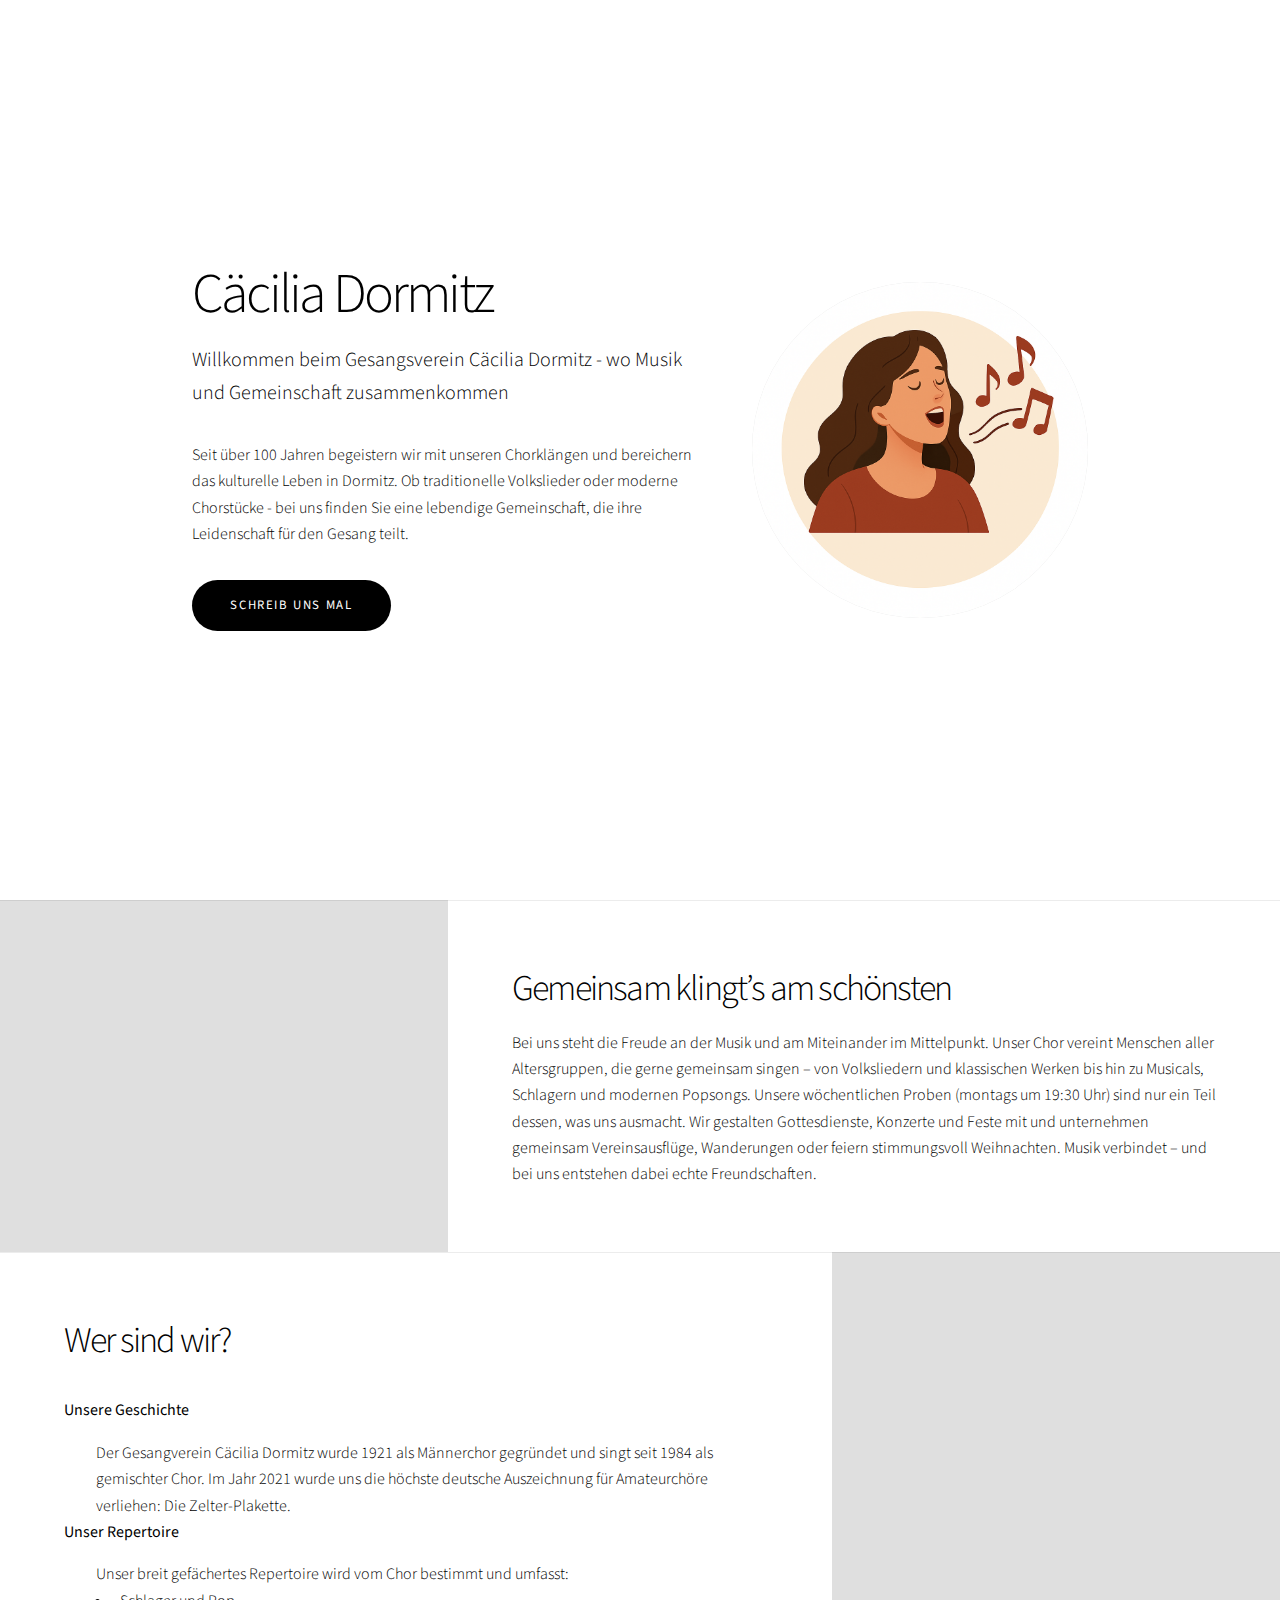
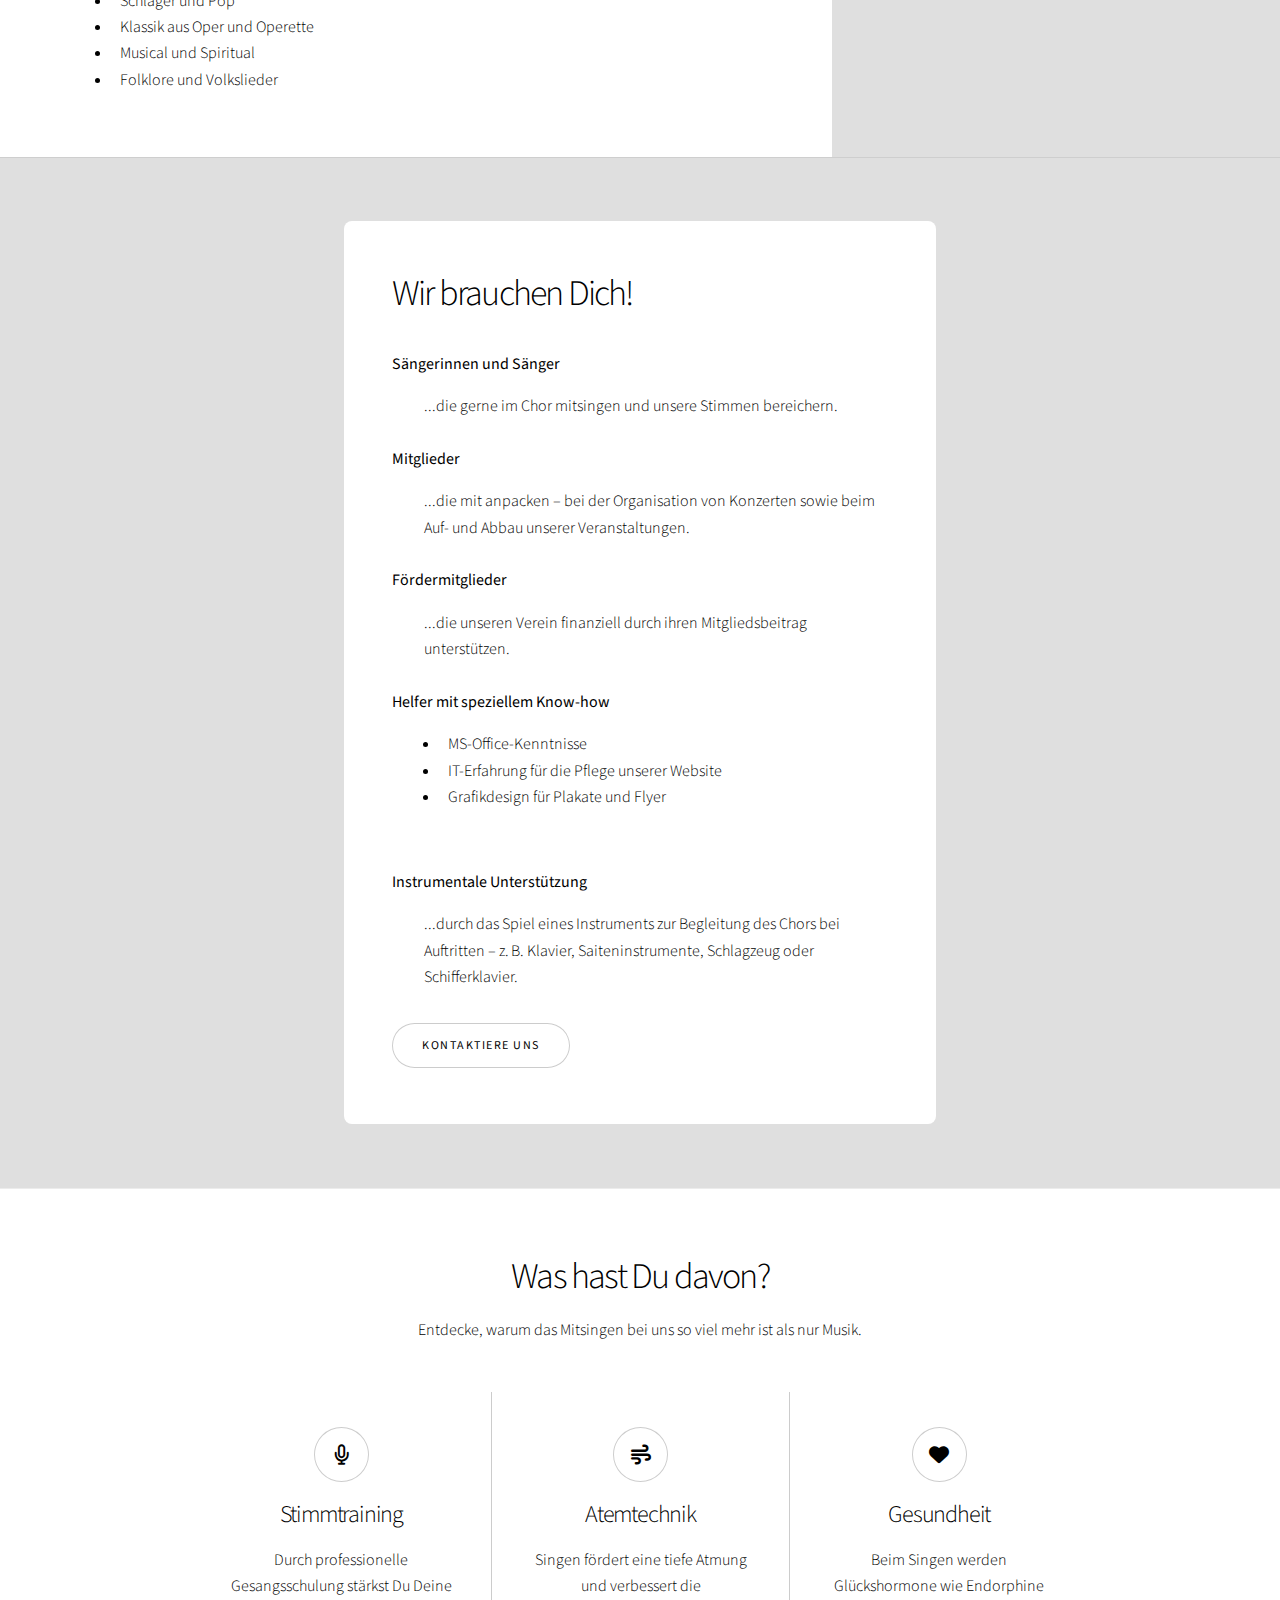
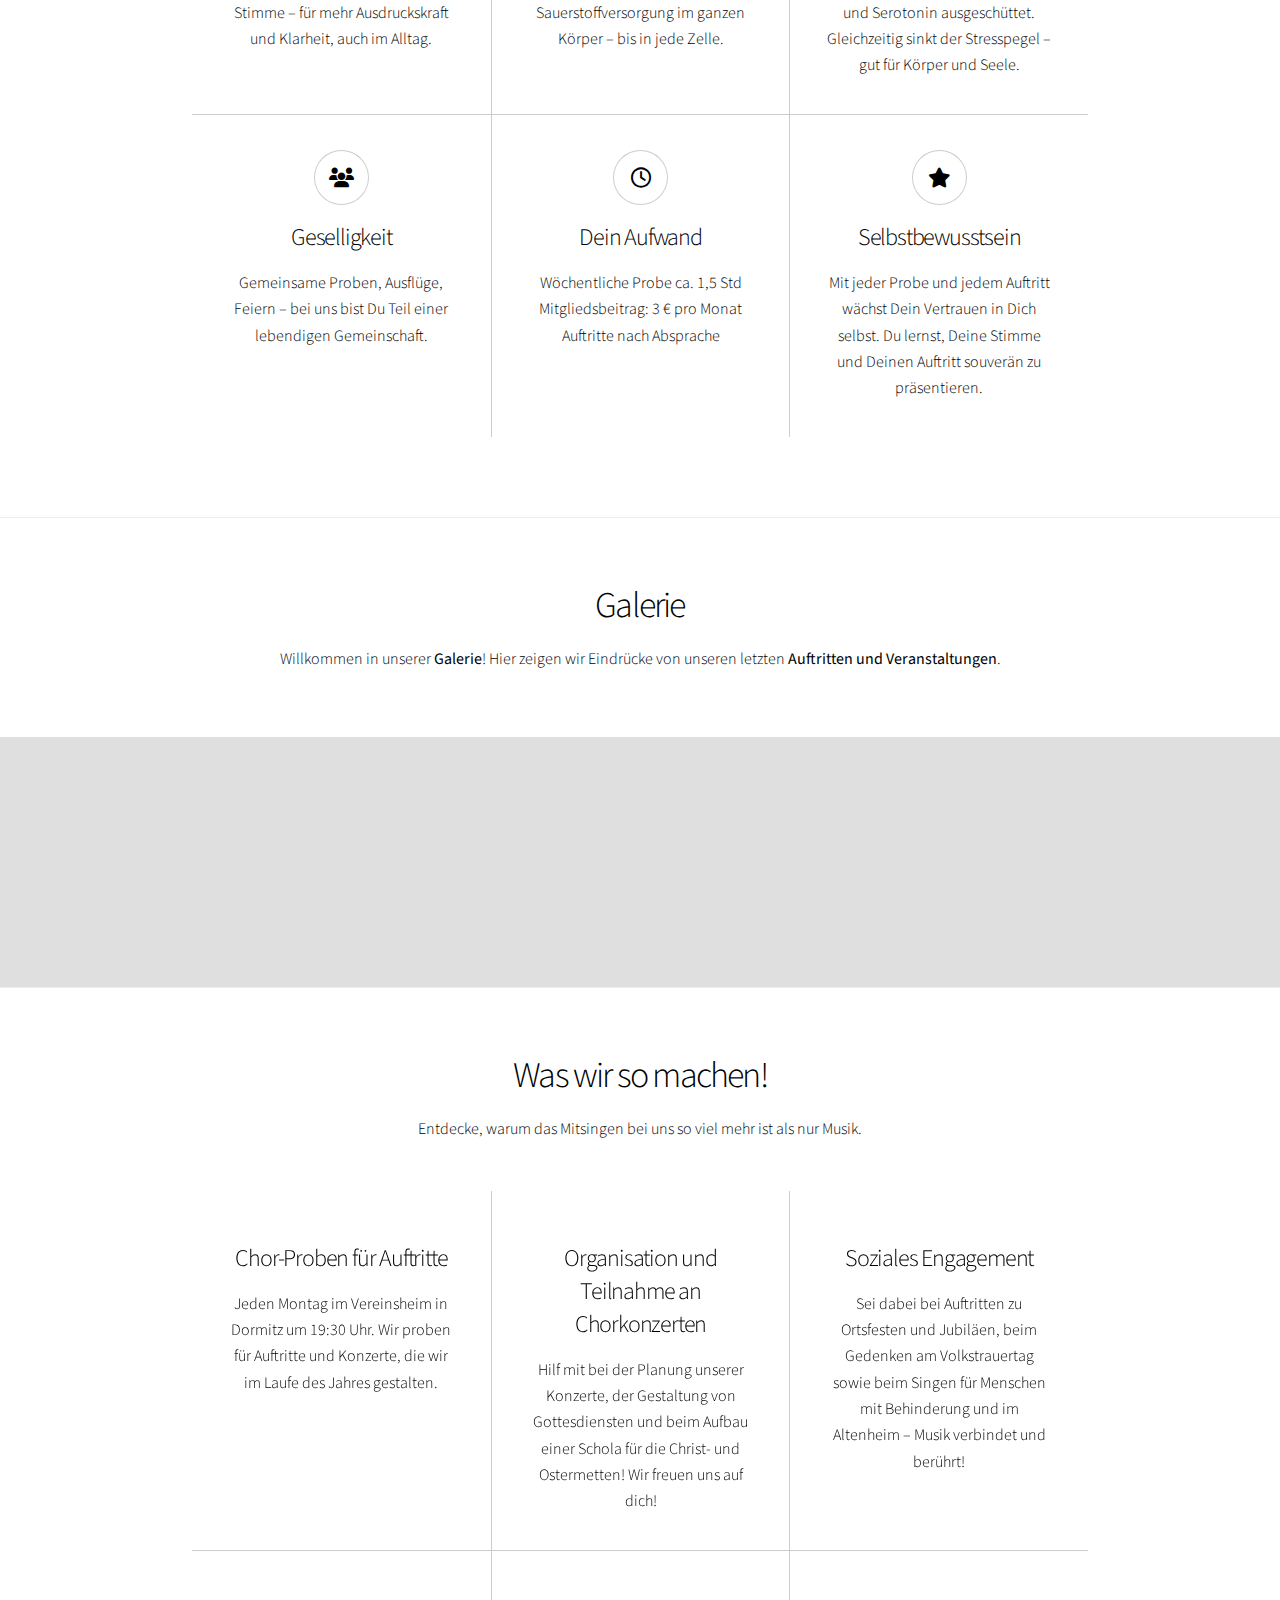
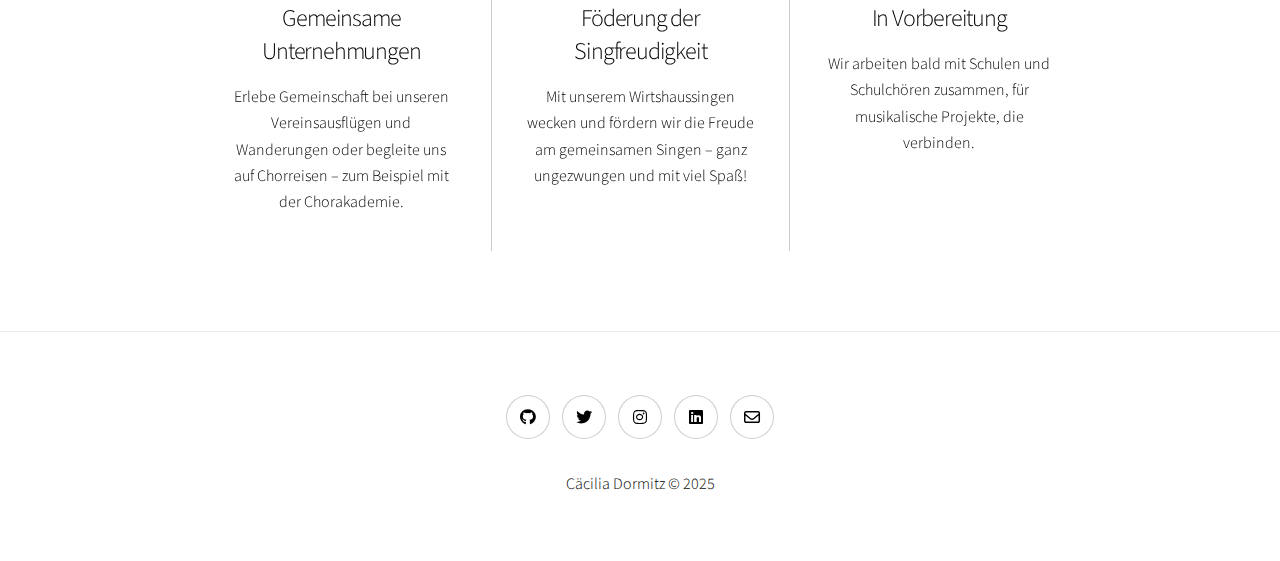
==== index.html @ cab2be1c "deploy: 85048834955f3ce2a56c45fb20fcfdbb35126727" ====
<!doctype html><html><head><meta name=generator content="Hugo 0.145.0"><title>Cäcilia Dormitz</title>
<meta charset=utf-8><meta name=viewport content="width=device-width,initial-scale=1,user-scalable=no"><meta name=description content><meta name=author content><meta name=msapplication-TileColor content="#da532c"><meta name=theme-color content="#ffffff"><link rel=apple-touch-icon sizes=180x180 href=./apple-touch-icon.png><link rel=icon type=image/png sizes=32x32 href=./favicon-32x32.png><link rel=icon type=image/png sizes=16x16 href=./favicon-16x16.png><link rel=manifest href=./site.webmanifest><link rel=mask-icon href=./safari-pinned-tab.svg color=#5bbad5><link rel=stylesheet href=./css/main.min.css><noscript><link rel=stylesheet href=./css/noscript.min.css></noscript><link rel=stylesheet href=./css/fontawesome-all.min.css></head><body class=is-preload><div id=wrapper class=divided><section class="banner style3 orient-left content-align-left image-position-center fullscreen onload-image-fade-in onload-content-fade-right"><div class=content><h1>Cäcilia Dormitz</h1><p class=major>Willkommen beim Gesangsverein Cäcilia Dormitz - wo Musik und Gemeinschaft zusammenkommen</p><p>Seit über 100 Jahren begeistern wir mit unseren Chorklängen und bereichern das kulturelle Leben in Dormitz. Ob traditionelle Volkslieder oder moderne Chorstücke - bei uns finden Sie eine lebendige Gemeinschaft, die ihre Leidenschaft für den Gesang teilt.</p><ul class="actions stacked"><li><a href=#about class="button primary large wide smooth-scroll-middle">Schreib uns mal</a></li></ul></div><div class=image><img src=images/banner1.png alt="Bild von einer Musiknote mit der Schrift Gesangsverein Cäcilia Dormitz"></div></section><section class="spotlight style1 orient-right content-align-left image-position-center onscroll-image-fade-in"><div class=content><h2>Gemeinsam klingt’s am schönsten</h2><p>Bei uns steht die Freude an der Musik und am Miteinander im Mittelpunkt. Unser Chor vereint Menschen aller Altersgruppen, die gerne gemeinsam singen – von Volksliedern und klassischen Werken bis hin zu Musicals, Schlagern und modernen Popsongs.
Unsere wöchentlichen Proben (montags um 19:30 Uhr) sind nur ein Teil dessen, was uns ausmacht. Wir gestalten Gottesdienste, Konzerte und Feste mit und unternehmen gemeinsam Vereinsausflüge, Wanderungen oder feiern stimmungsvoll Weihnachten.
Musik verbindet – und bei uns entstehen dabei echte Freundschaften.</p></div><div class=image><img src=images/singers.png alt="Comichaftes Bild von Fröhlichen singenden Menschen"></div></section><section class="spotlight style1 orient-left content-align-left image-position-center onscroll-image-fade-in"><div class=content><h2>Wer sind wir?</h2><p><dl><dt>Unsere Geschichte</dt><dd>Der Gesangverein Cäcilia Dormitz wurde 1921 als Männerchor gegründet und singt seit 1984 als gemischter Chor. Im Jahr 2021 wurde uns die höchste deutsche Auszeichnung für Amateurchöre verliehen: Die Zelter-Plakette.</dd><dt>Unser Repertoire</dt><dd>Unser breit gefächertes Repertoire wird vom Chor bestimmt und umfasst:<ul><li>Schlager und Pop</li><li>Klassik aus Oper und Operette</li><li>Musical und Spiritual</li><li>Folklore und Volkslieder</li></ul></dd></dl></p></div><div class=image><img src=images/vorstand.jpg alt="Historisches Foto des Gesangvereins Cäcilia Dormitz"></div></section><section class="spotlight style4 orient-center content-align-left image-position-center onscroll-image-fade-in"><div class=content><h2>Wir brauchen Dich!</h2><p><dl><dt>Sängerinnen und Sänger</dt><dd>...die gerne im Chor mitsingen und unsere Stimmen bereichern.</dd><br><dt>Mitglieder</dt><dd>...die mit anpacken – bei der Organisation von Konzerten sowie beim Auf- und Abbau unserer Veranstaltungen.</dd><br><dt>Fördermitglieder</dt><dd>...die unseren Verein finanziell durch ihren Mitgliedsbeitrag unterstützen.</dd><br><dt>Helfer mit speziellem Know-how</dt><dd><ul><li>MS-Office-Kenntnisse</li><li>IT-Erfahrung für die Pflege unserer Website</li><li>Grafikdesign für Plakate und Flyer</li></ul></dd><br><dt>Instrumentale Unterstützung</dt><dd>...durch das Spiel eines Instruments zur Begleitung des Chors bei Auftritten – z. B. Klavier, Saiteninstrumente, Schlagzeug oder Schifferklavier.</dd></dl></p><ul class="actions stacked"><li><a href=#contact class=button>Kontaktiere uns</a></li></ul></div><div class=image><img src=images/weneedyou.png alt="Chorprobe von Cäcilia Dormitz"></div></section><section class=spotlight><div class=content></div></section><section class="wrapper style1 align-center"><div class=inner><h2>Was hast Du davon?</h2><p>Entdecke, warum das Mitsingen bei uns so viel mehr ist als nur Musik.</p><div class="items style1 medium onload-fade-in"><section><span class="icon style2 major fa-microphone"></span><h3>Stimmtraining</h3><p>Durch professionelle Gesangsschulung stärkst Du Deine Stimme – für mehr Ausdruckskraft und Klarheit, auch im Alltag.</p></section><section><span class="icon solid style2 major fa-wind"></span><h3>Atemtechnik</h3><p>Singen fördert eine tiefe Atmung und verbessert die Sauerstoffversorgung im ganzen Körper – bis in jede Zelle.</p></section><section><span class="icon solid style2 major fa-heart"></span><h3>Gesundheit</h3><p>Beim Singen werden Glückshormone wie Endorphine und Serotonin ausgeschüttet. Gleichzeitig sinkt der Stresspegel – gut für Körper und Seele.</p></section><section><span class="icon solid style2 major fa-users"></span><h3>Geselligkeit</h3><p>Gemeinsame Proben, Ausflüge, Feiern – bei uns bist Du Teil einer lebendigen Gemeinschaft.</p></section><section><span class="icon style2 major fa-clock"></span><h3>Dein Aufwand</h3><p>Wöchentliche Probe ca. 1,5 Std
Mitgliedsbeitrag: 3 € pro Monat
Auftritte nach Absprache</p></section><section><span class="icon solid style2 major fa-star"></span><h3>Selbstbewusstsein</h3><p>Mit jeder Probe und jedem Auftritt wächst Dein Vertrauen in Dich selbst. Du lernst, Deine Stimme und Deinen Auftritt souverän zu präsentieren.</p></section></div></div></section><section class="wrapper style1 align-center"><div class=inner><h2>Galerie</h2><p>Willkommen in unserer <strong>Galerie</strong>! Hier zeigen wir Eindrücke von unseren letzten <strong>Auftritten und Veranstaltungen</strong>.</p></div><div class="gallery style2 medium lightbox onscroll-fade-in"><article><a href=images/gallery/fulls/01.jpg class=image><img src=images/gallery/thumbs/01.jpg alt></a><div class=caption><h3>Title</h3><p>Lorem ipsum dolor amet, consectetur magna etiam elit. Etiam sed ultrices.</p><ul class="actions fixed"><li><span class="button small">Details</span></li></ul></div></article><article><a href=images/gallery/fulls/02.jpg class=image><img src=images/gallery/thumbs/02.jpg alt></a><div class=caption><h3>Title</h3><p>Lorem ipsum dolor amet, consectetur magna etiam elit. Etiam sed ultrices.</p><ul class="actions fixed"><li><span class="button small">Details</span></li></ul></div></article><article><a href=images/gallery/fulls/03.jpg class=image><img src=images/gallery/thumbs/03.jpg alt></a><div class=caption><h3>Title</h3><p>Lorem ipsum dolor amet, consectetur magna etiam elit. Etiam sed ultrices.</p><ul class="actions fixed"><li><span class="button small">Details</span></li></ul></div></article><article><a href=images/gallery/fulls/04.jpg class=image><img src=images/gallery/thumbs/04.jpg alt></a><div class=caption><h3>Title</h3><p>Lorem ipsum dolor amet, consectetur magna etiam elit. Etiam sed ultrices.</p><ul class="actions fixed"><li><span class="button small">Details</span></li></ul></div></article><article><a href=images/gallery/fulls/05.jpg class=image><img src=images/gallery/thumbs/05.jpg alt></a><div class=caption><h3>Title</h3><p>Lorem ipsum dolor amet, consectetur magna etiam elit. Etiam sed ultrices.</p><ul class="actions fixed"><li><span class="button small">Details</span></li></ul></div></article><article><a href=images/gallery/fulls/06.jpg class=image><img src=images/gallery/thumbs/06.jpg alt></a><div class=caption><h3>Title</h3><p>Lorem ipsum dolor amet, consectetur magna etiam elit. Etiam sed ultrices.</p><ul class="actions fixed"><li><span class="button small">Details</span></li></ul></div></article><article><a href=images/gallery/fulls/07.jpg class=image><img src=images/gallery/thumbs/07.jpg alt></a><div class=caption><h3>Title</h3><p>Lorem ipsum dolor amet, consectetur magna etiam elit. Etiam sed ultrices.</p><ul class="actions fixed"><li><span class="button small">Details</span></li></ul></div></article><article><a href=images/gallery/fulls/08.jpg class=image><img src=images/gallery/thumbs/08.jpg alt></a><div class=caption><h3>Title</h3><p>Lorem ipsum dolor amet, consectetur magna etiam elit. Etiam sed ultrices.</p><ul class="actions fixed"><li><span class="button small">Details</span></li></ul></div></article><article><a href=images/gallery/fulls/09.jpg class=image><img src=images/gallery/thumbs/09.jpg alt></a><div class=caption><h3>Title</h3><p>Lorem ipsum dolor amet, consectetur magna etiam elit. Etiam sed ultrices.</p><ul class="actions fixed"><li><span class="button small">Details</span></li></ul></div></article><article><a href=images/gallery/fulls/10.jpg class=image><img src=images/gallery/thumbs/10.jpg alt></a><div class=caption><h3>Title</h3><p>Lorem ipsum dolor amet, consectetur magna etiam elit. Etiam sed ultrices.</p><ul class="actions fixed"><li><span class="button small">Details</span></li></ul></div></article><article><a href=images/gallery/fulls/11.jpg class=image><img src=images/gallery/thumbs/11.jpg alt></a><div class=caption><h3>Title</h3><p>Lorem ipsum dolor amet, consectetur magna etiam elit. Etiam sed ultrices.</p><ul class="actions fixed"><li><span class="button small">Details</span></li></ul></div></article><article><a href=images/gallery/fulls/12.jpg class=image><img src=images/gallery/thumbs/12.jpg alt></a><div class=caption><h3>Title</h3><p>Lorem ipsum dolor amet, consectetur magna etiam elit. Etiam sed ultrices.</p><ul class="actions fixed"><li><span class="button small">Details</span></li></ul></div></article></div></section><section class="wrapper style1 align-center"><div class=inner><h2>Was wir so machen!</h2><p>Entdecke, warum das Mitsingen bei uns so viel mehr ist als nur Musik.</p><div class="items style1 medium onload-fade-in"><section><span class="icon style2 major"></span><h3>Chor-Proben für Auftritte</h3><p>Jeden Montag im Vereinsheim in Dormitz um 19:30 Uhr. Wir proben für Auftritte und Konzerte, die wir im Laufe des Jahres gestalten.</p></section><section><span class="icon solid style2 major"></span><h3>Organisation und Teilnahme an Chorkonzerten</h3><p>Hilf mit bei der Planung unserer Konzerte, der Gestaltung von Gottesdiensten und beim Aufbau einer Schola für die Christ- und Ostermetten! Wir freuen uns auf dich!</p></section><section><span class="icon solid style2 major"></span><h3>Soziales Engagement</h3><p>Sei dabei bei Auftritten zu Ortsfesten und Jubiläen, beim Gedenken am Volkstrauertag sowie beim Singen für Menschen mit Behinderung und im Altenheim – Musik verbindet und berührt!</p></section><section><span class="icon solid style2 major"></span><h3>Gemeinsame Unternehmungen</h3><p>Erlebe Gemeinschaft bei unseren Vereinsausflügen und Wanderungen oder begleite uns auf Chorreisen – zum Beispiel mit der Chorakademie.</p></section><section><span class="icon style2 major"></span><h3>Föderung der Singfreudigkeit</h3><p>Mit unserem Wirtshaussingen wecken und fördern wir die Freude am gemeinsamen Singen – ganz ungezwungen und mit viel Spaß!</p></section><section><span class="icon solid style2 major"></span><h3>In Vorbereitung</h3><p>Wir arbeiten bald mit Schulen und Schulchören zusammen, für musikalische Projekte, die verbinden.</p></section></div></div></section><footer class="wrapper style1 align-center"><div class=inner><ul class=icons><li><a target=_blank href=https://github.com/caressofsteel/ class="icon brands style2 fa-github"><span class=label>Github</span></a></li><li><a target=_blank href=https://twitter.com/caressofsteel_ class="icon brands style2 fa-twitter"><span class=label>Twitter</span></a></li><li><a target=_blank href=https://instagram.com class="icon brands style2 fa-instagram"><span class=label>Instagram</span></a></li><li><a target=_blank href=https://linkedin.com class="icon brands style2 fa-linkedin"><span class=label>LinkedIn</span></a></li><li><a target=_blank href=mailto:caressofsteel@protonmail.com class="fav icon style2 fa-envelope"><span class=label>Email</span></a></li></ul><p>Cäcilia Dormitz &copy; 2025</p></div></footer><script type=text/javascript src=./js/fontawesome-all.min.js></script></div><script src=./js/bundle.min.js></script></body></html>
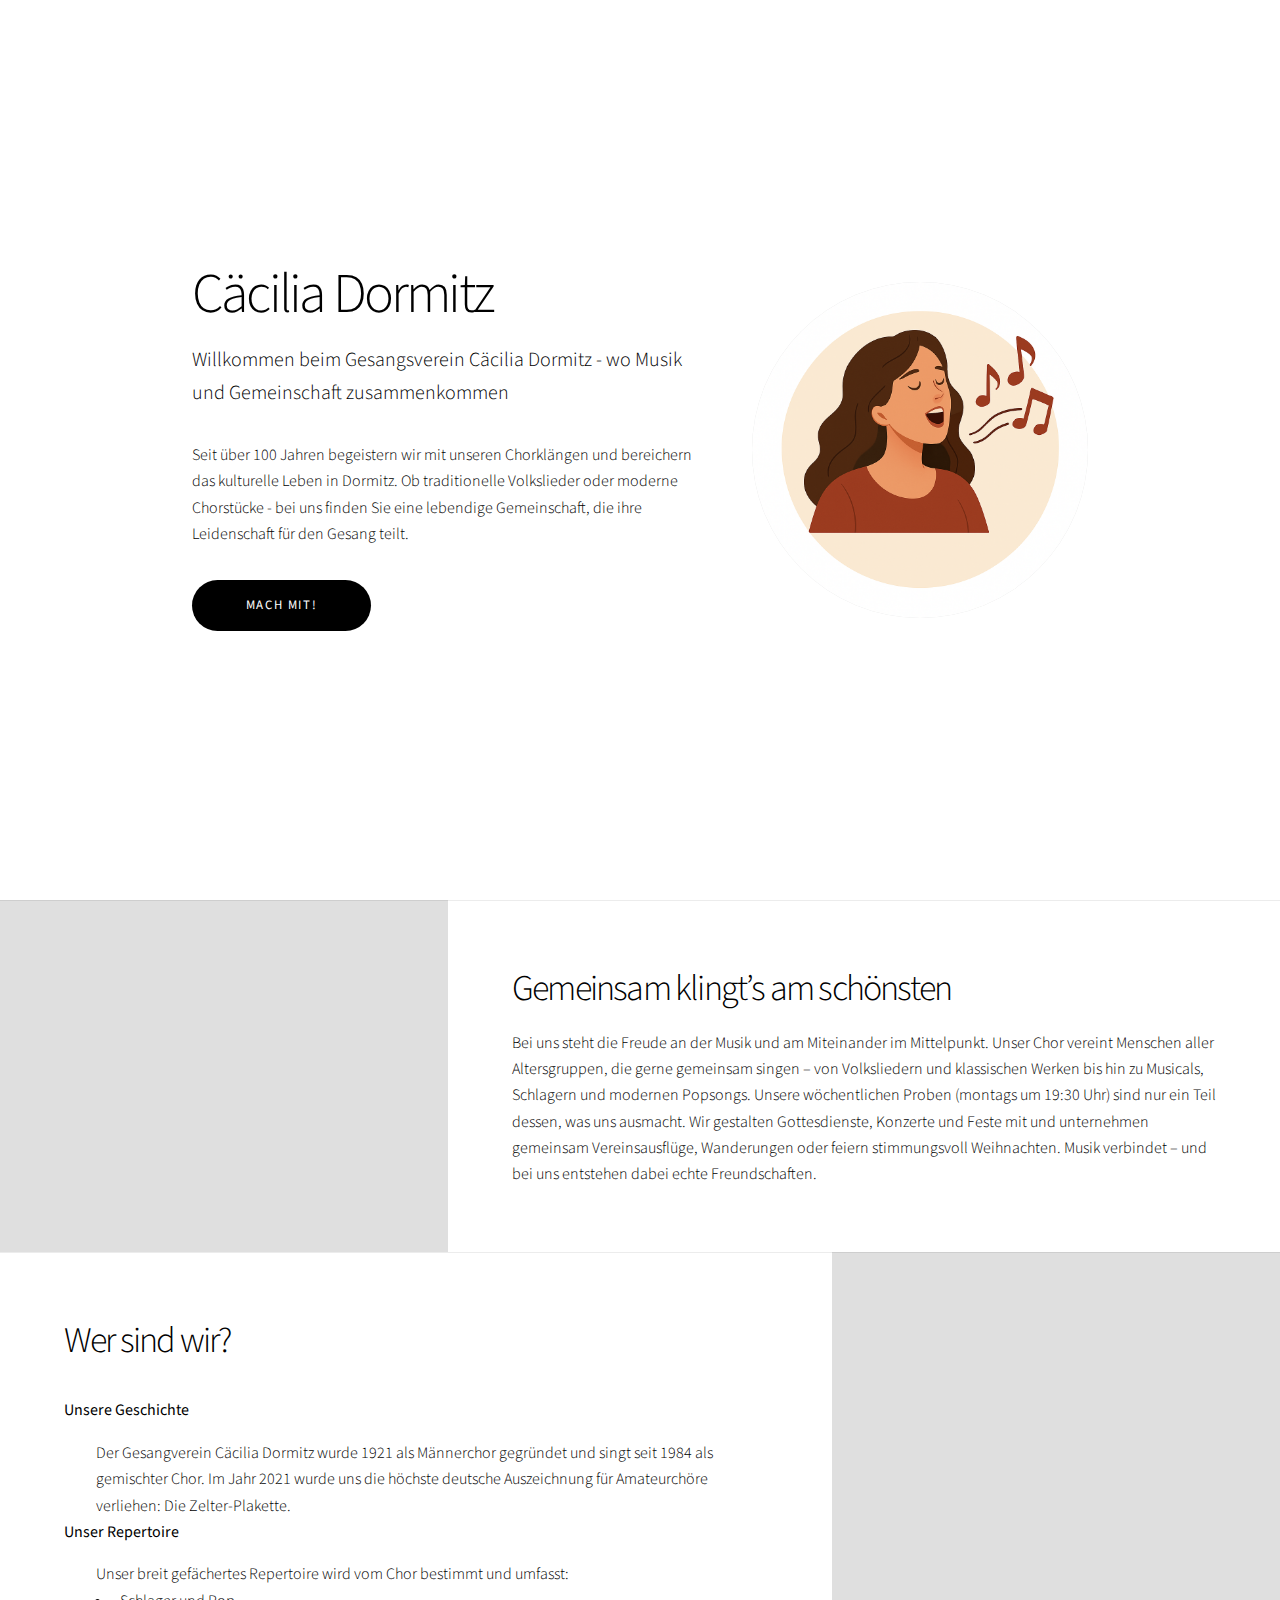
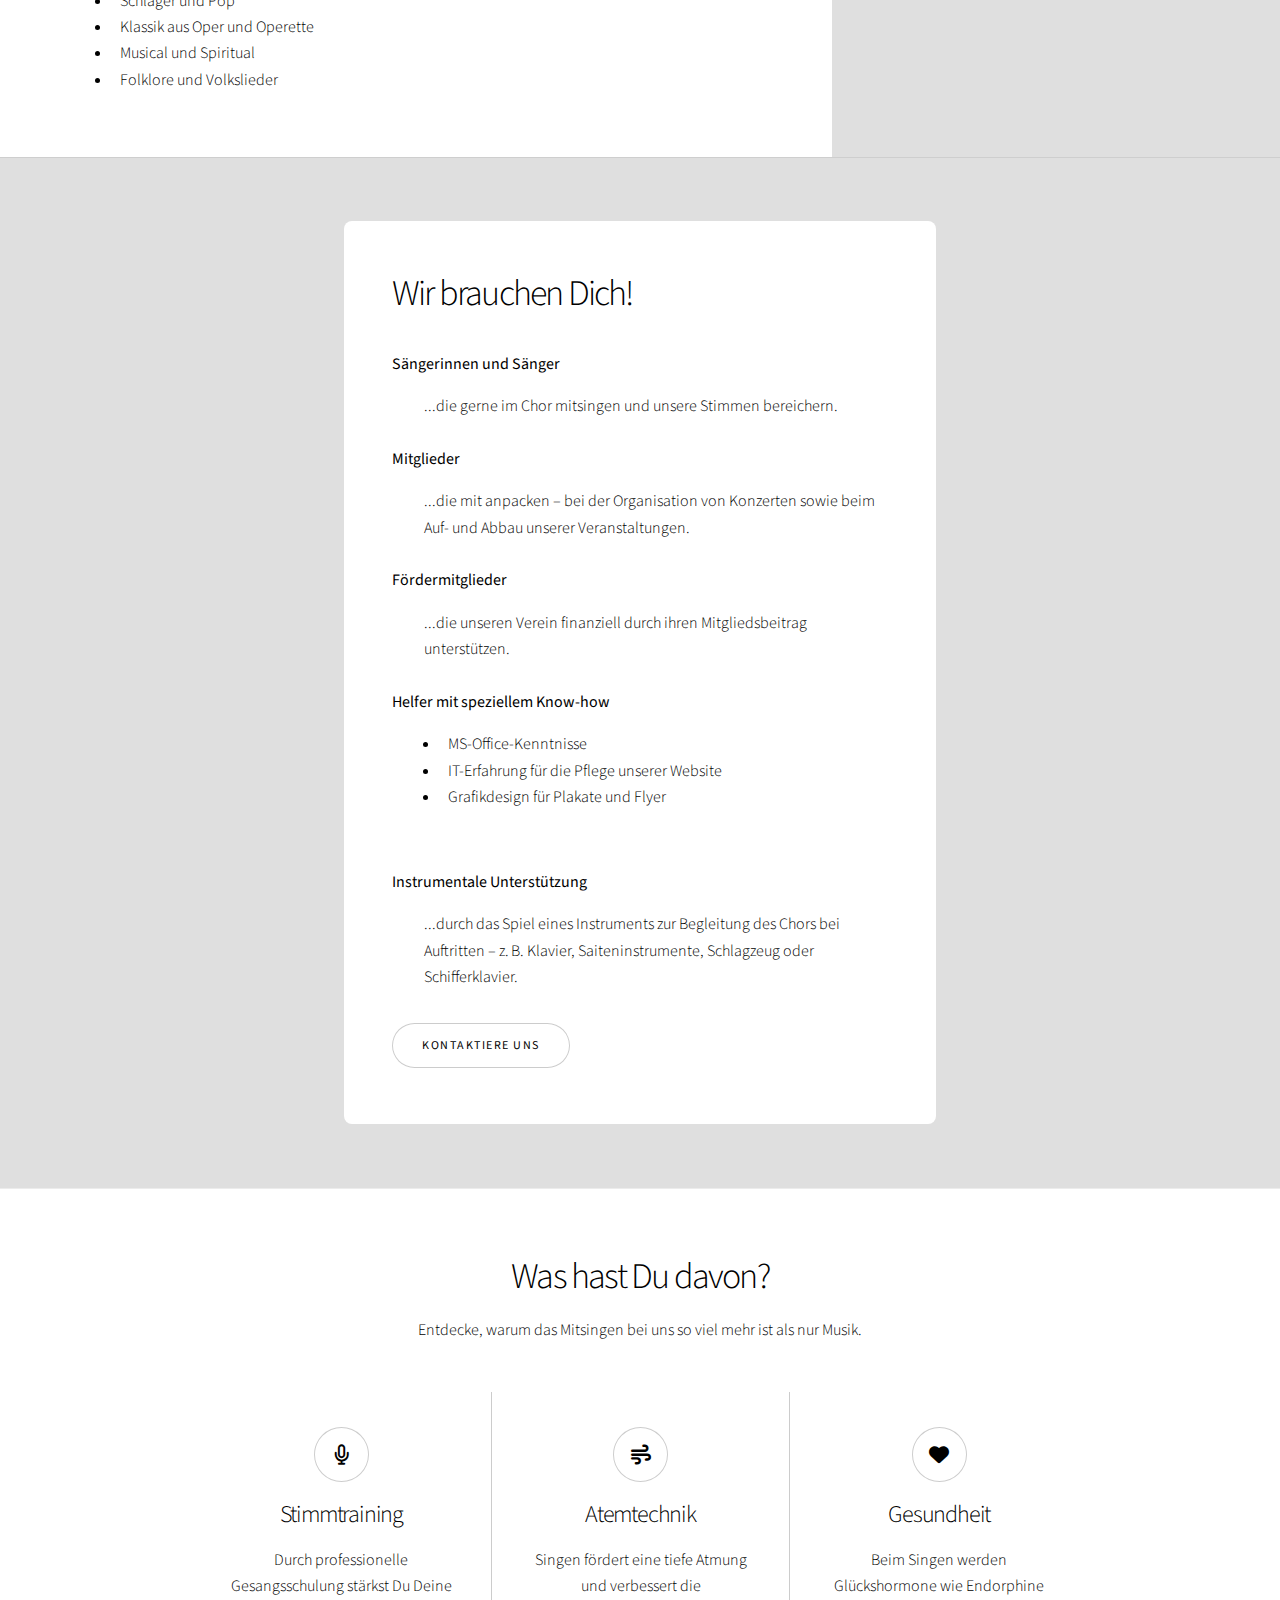
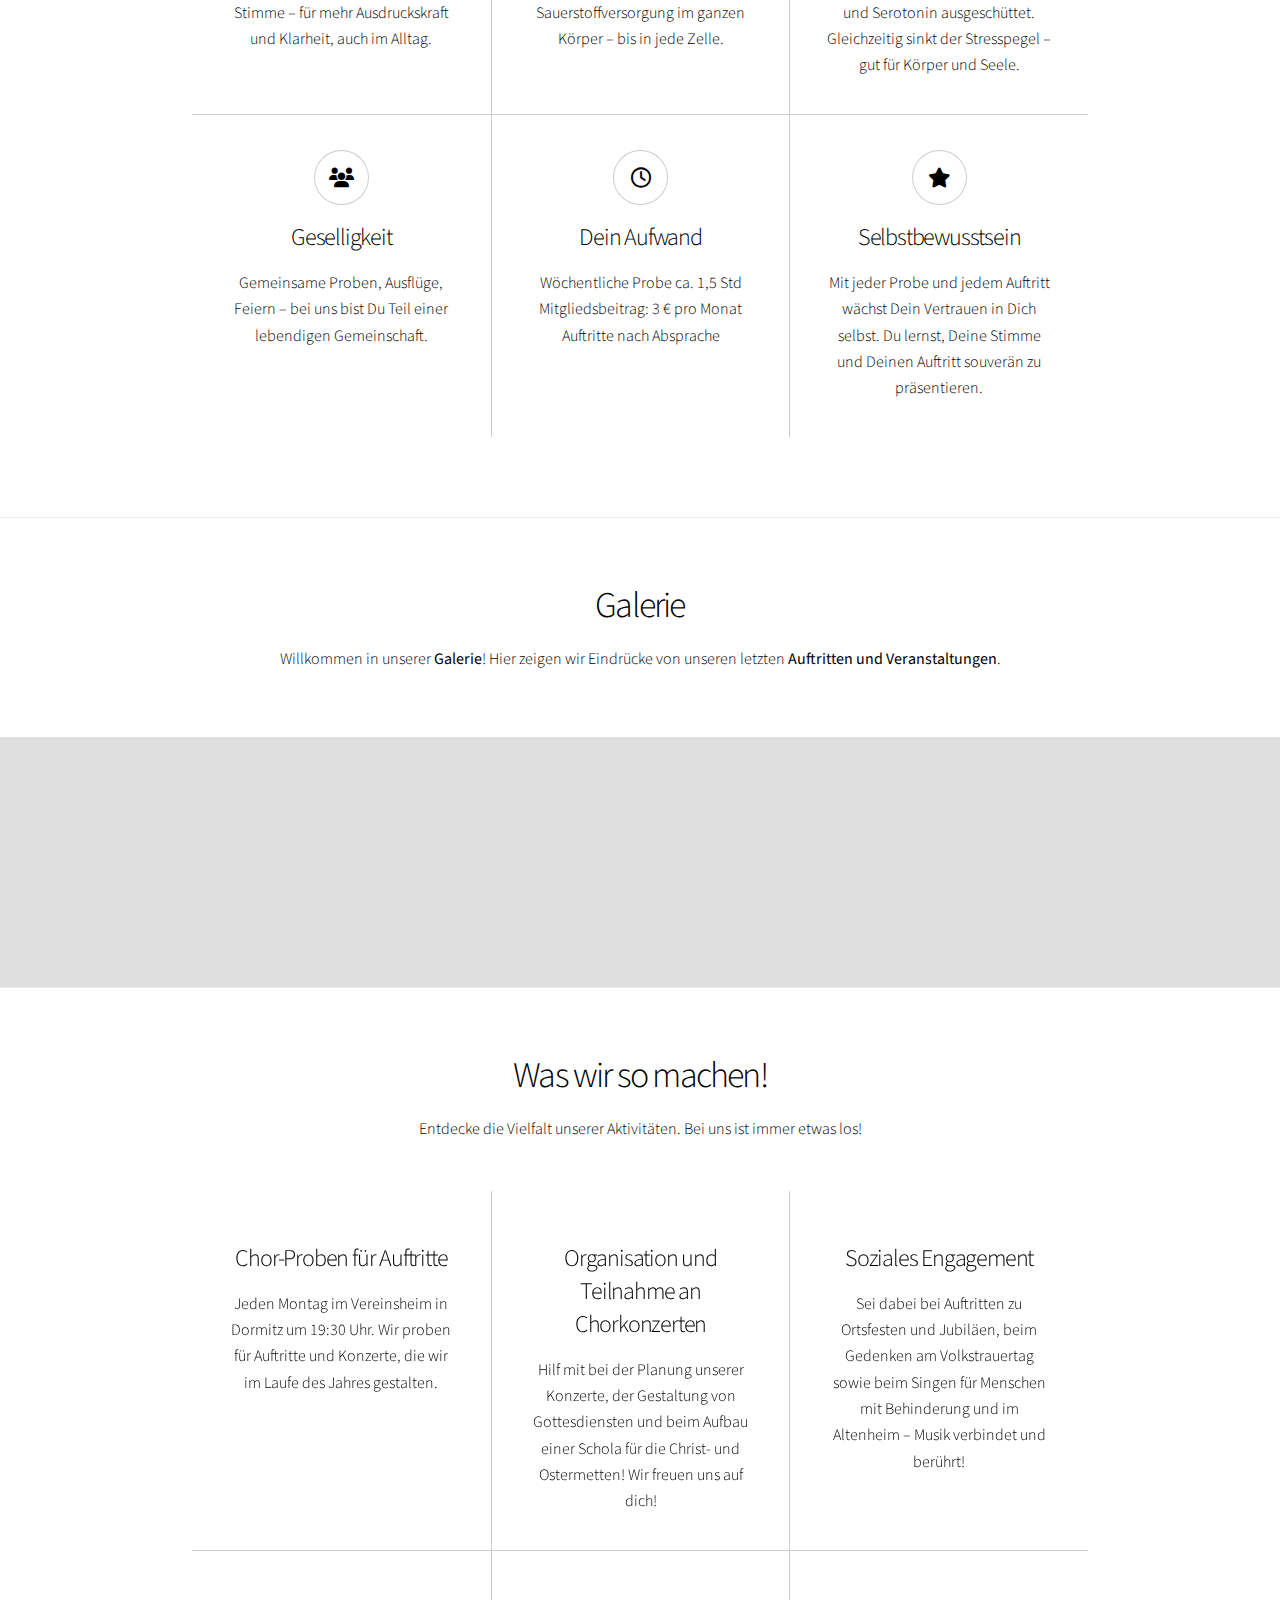
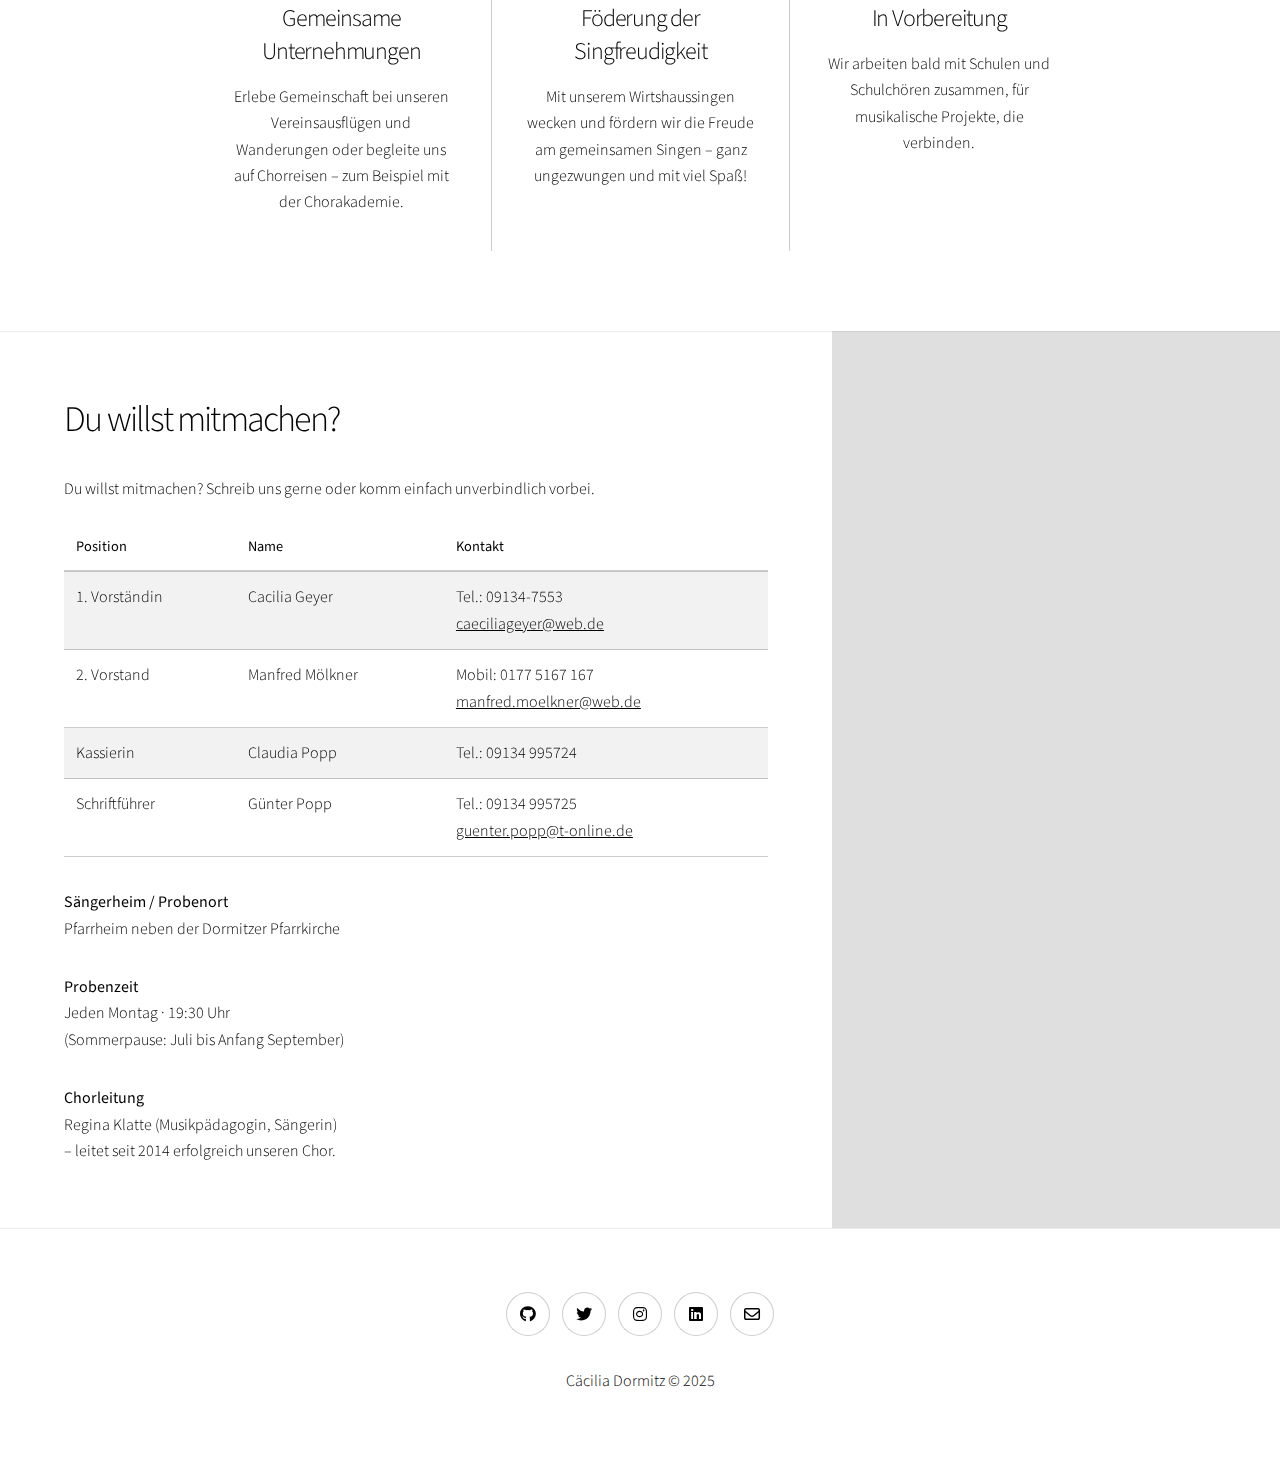
==== commit 6d0d9ca1: "deploy: f2256deb1fd7d756112c7f29f597a0e318402767" ====
--- a/index.html
+++ b/index.html
@@ -1,6 +1,6 @@
 <!doctype html><html><head><meta name=generator content="Hugo 0.145.0"><title>Cäcilia Dormitz</title>
-<meta charset=utf-8><meta name=viewport content="width=device-width,initial-scale=1,user-scalable=no"><meta name=description content><meta name=author content><meta name=msapplication-TileColor content="#da532c"><meta name=theme-color content="#ffffff"><link rel=apple-touch-icon sizes=180x180 href=./apple-touch-icon.png><link rel=icon type=image/png sizes=32x32 href=./favicon-32x32.png><link rel=icon type=image/png sizes=16x16 href=./favicon-16x16.png><link rel=manifest href=./site.webmanifest><link rel=mask-icon href=./safari-pinned-tab.svg color=#5bbad5><link rel=stylesheet href=./css/main.min.css><noscript><link rel=stylesheet href=./css/noscript.min.css></noscript><link rel=stylesheet href=./css/fontawesome-all.min.css></head><body class=is-preload><div id=wrapper class=divided><section class="banner style3 orient-left content-align-left image-position-center fullscreen onload-image-fade-in onload-content-fade-right"><div class=content><h1>Cäcilia Dormitz</h1><p class=major>Willkommen beim Gesangsverein Cäcilia Dormitz - wo Musik und Gemeinschaft zusammenkommen</p><p>Seit über 100 Jahren begeistern wir mit unseren Chorklängen und bereichern das kulturelle Leben in Dormitz. Ob traditionelle Volkslieder oder moderne Chorstücke - bei uns finden Sie eine lebendige Gemeinschaft, die ihre Leidenschaft für den Gesang teilt.</p><ul class="actions stacked"><li><a href=#about class="button primary large wide smooth-scroll-middle">Schreib uns mal</a></li></ul></div><div class=image><img src=images/banner1.png alt="Bild von einer Musiknote mit der Schrift Gesangsverein Cäcilia Dormitz"></div></section><section class="spotlight style1 orient-right content-align-left image-position-center onscroll-image-fade-in"><div class=content><h2>Gemeinsam klingt’s am schönsten</h2><p>Bei uns steht die Freude an der Musik und am Miteinander im Mittelpunkt. Unser Chor vereint Menschen aller Altersgruppen, die gerne gemeinsam singen – von Volksliedern und klassischen Werken bis hin zu Musicals, Schlagern und modernen Popsongs.
+<meta charset=utf-8><meta name=viewport content="width=device-width,initial-scale=1,user-scalable=no"><meta name=description content><meta name=author content><meta name=msapplication-TileColor content="#da532c"><meta name=theme-color content="#ffffff"><link rel=apple-touch-icon sizes=180x180 href=./apple-touch-icon.png><link rel=icon type=image/png sizes=32x32 href=./favicon-32x32.png><link rel=icon type=image/png sizes=16x16 href=./favicon-16x16.png><link rel=manifest href=./site.webmanifest><link rel=mask-icon href=./safari-pinned-tab.svg color=#5bbad5><link rel=stylesheet href=./css/main.min.css><noscript><link rel=stylesheet href=./css/noscript.min.css></noscript><link rel=stylesheet href=./css/fontawesome-all.min.css></head><body class=is-preload><div id=wrapper class=divided><section class="banner style3 orient-left content-align-left image-position-center fullscreen onload-image-fade-in onload-content-fade-right"><div class=content><h1>Cäcilia Dormitz</h1><p class=major>Willkommen beim Gesangsverein Cäcilia Dormitz - wo Musik und Gemeinschaft zusammenkommen</p><p>Seit über 100 Jahren begeistern wir mit unseren Chorklängen und bereichern das kulturelle Leben in Dormitz. Ob traditionelle Volkslieder oder moderne Chorstücke - bei uns finden Sie eine lebendige Gemeinschaft, die ihre Leidenschaft für den Gesang teilt.</p><ul class="actions stacked"><li><a href=#contact class="button primary large wide smooth-scroll-middle">Mach mit!</a></li></ul></div><div class=image><img src=images/banner1.png alt="Bild von einer Musiknote mit der Schrift Gesangsverein Cäcilia Dormitz"></div></section><section class="spotlight style1 orient-right content-align-left image-position-center onscroll-image-fade-in"><div class=content><h2>Gemeinsam klingt’s am schönsten</h2><p>Bei uns steht die Freude an der Musik und am Miteinander im Mittelpunkt. Unser Chor vereint Menschen aller Altersgruppen, die gerne gemeinsam singen – von Volksliedern und klassischen Werken bis hin zu Musicals, Schlagern und modernen Popsongs.
 Unsere wöchentlichen Proben (montags um 19:30 Uhr) sind nur ein Teil dessen, was uns ausmacht. Wir gestalten Gottesdienste, Konzerte und Feste mit und unternehmen gemeinsam Vereinsausflüge, Wanderungen oder feiern stimmungsvoll Weihnachten.
-Musik verbindet – und bei uns entstehen dabei echte Freundschaften.</p></div><div class=image><img src=images/singers.png alt="Comichaftes Bild von Fröhlichen singenden Menschen"></div></section><section class="spotlight style1 orient-left content-align-left image-position-center onscroll-image-fade-in"><div class=content><h2>Wer sind wir?</h2><p><dl><dt>Unsere Geschichte</dt><dd>Der Gesangverein Cäcilia Dormitz wurde 1921 als Männerchor gegründet und singt seit 1984 als gemischter Chor. Im Jahr 2021 wurde uns die höchste deutsche Auszeichnung für Amateurchöre verliehen: Die Zelter-Plakette.</dd><dt>Unser Repertoire</dt><dd>Unser breit gefächertes Repertoire wird vom Chor bestimmt und umfasst:<ul><li>Schlager und Pop</li><li>Klassik aus Oper und Operette</li><li>Musical und Spiritual</li><li>Folklore und Volkslieder</li></ul></dd></dl></p></div><div class=image><img src=images/vorstand.jpg alt="Historisches Foto des Gesangvereins Cäcilia Dormitz"></div></section><section class="spotlight style4 orient-center content-align-left image-position-center onscroll-image-fade-in"><div class=content><h2>Wir brauchen Dich!</h2><p><dl><dt>Sängerinnen und Sänger</dt><dd>...die gerne im Chor mitsingen und unsere Stimmen bereichern.</dd><br><dt>Mitglieder</dt><dd>...die mit anpacken – bei der Organisation von Konzerten sowie beim Auf- und Abbau unserer Veranstaltungen.</dd><br><dt>Fördermitglieder</dt><dd>...die unseren Verein finanziell durch ihren Mitgliedsbeitrag unterstützen.</dd><br><dt>Helfer mit speziellem Know-how</dt><dd><ul><li>MS-Office-Kenntnisse</li><li>IT-Erfahrung für die Pflege unserer Website</li><li>Grafikdesign für Plakate und Flyer</li></ul></dd><br><dt>Instrumentale Unterstützung</dt><dd>...durch das Spiel eines Instruments zur Begleitung des Chors bei Auftritten – z. B. Klavier, Saiteninstrumente, Schlagzeug oder Schifferklavier.</dd></dl></p><ul class="actions stacked"><li><a href=#contact class=button>Kontaktiere uns</a></li></ul></div><div class=image><img src=images/weneedyou.png alt="Chorprobe von Cäcilia Dormitz"></div></section><section class=spotlight><div class=content></div></section><section class="wrapper style1 align-center"><div class=inner><h2>Was hast Du davon?</h2><p>Entdecke, warum das Mitsingen bei uns so viel mehr ist als nur Musik.</p><div class="items style1 medium onload-fade-in"><section><span class="icon style2 major fa-microphone"></span><h3>Stimmtraining</h3><p>Durch professionelle Gesangsschulung stärkst Du Deine Stimme – für mehr Ausdruckskraft und Klarheit, auch im Alltag.</p></section><section><span class="icon solid style2 major fa-wind"></span><h3>Atemtechnik</h3><p>Singen fördert eine tiefe Atmung und verbessert die Sauerstoffversorgung im ganzen Körper – bis in jede Zelle.</p></section><section><span class="icon solid style2 major fa-heart"></span><h3>Gesundheit</h3><p>Beim Singen werden Glückshormone wie Endorphine und Serotonin ausgeschüttet. Gleichzeitig sinkt der Stresspegel – gut für Körper und Seele.</p></section><section><span class="icon solid style2 major fa-users"></span><h3>Geselligkeit</h3><p>Gemeinsame Proben, Ausflüge, Feiern – bei uns bist Du Teil einer lebendigen Gemeinschaft.</p></section><section><span class="icon style2 major fa-clock"></span><h3>Dein Aufwand</h3><p>Wöchentliche Probe ca. 1,5 Std
+Musik verbindet – und bei uns entstehen dabei echte Freundschaften.</p></div><div class=image><img src=images/singers.png alt="Comichaftes Bild von Fröhlichen singenden Menschen"></div></section><section class="spotlight style1 orient-left content-align-left image-position-center onscroll-image-fade-in"><div class=content><h2>Wer sind wir?</h2><p><dl><dt>Unsere Geschichte</dt><dd>Der Gesangverein Cäcilia Dormitz wurde 1921 als Männerchor gegründet und singt seit 1984 als gemischter Chor. Im Jahr 2021 wurde uns die höchste deutsche Auszeichnung für Amateurchöre verliehen: Die Zelter-Plakette.</dd><dt>Unser Repertoire</dt><dd>Unser breit gefächertes Repertoire wird vom Chor bestimmt und umfasst:<ul><li>Schlager und Pop</li><li>Klassik aus Oper und Operette</li><li>Musical und Spiritual</li><li>Folklore und Volkslieder</li></ul></dd></dl></p></div><div class=image><img src=images/vorstand.jpg alt="Historisches Foto des Gesangvereins Cäcilia Dormitz"></div></section><section class="spotlight style4 orient-center content-align-left image-position-center onscroll-image-fade-in"><div class=content><h2>Wir brauchen Dich!</h2><p><dl><dt>Sängerinnen und Sänger</dt><dd>...die gerne im Chor mitsingen und unsere Stimmen bereichern.</dd><br><dt>Mitglieder</dt><dd>...die mit anpacken – bei der Organisation von Konzerten sowie beim Auf- und Abbau unserer Veranstaltungen.</dd><br><dt>Fördermitglieder</dt><dd>...die unseren Verein finanziell durch ihren Mitgliedsbeitrag unterstützen.</dd><br><dt>Helfer mit speziellem Know-how</dt><dd><ul><li>MS-Office-Kenntnisse</li><li>IT-Erfahrung für die Pflege unserer Website</li><li>Grafikdesign für Plakate und Flyer</li></ul></dd><br><dt>Instrumentale Unterstützung</dt><dd>...durch das Spiel eines Instruments zur Begleitung des Chors bei Auftritten – z. B. Klavier, Saiteninstrumente, Schlagzeug oder Schifferklavier.</dd></dl></p><ul class="actions stacked"><li><a href=#contact class=button>Kontaktiere uns</a></li></ul></div><div class=image><img src=images/weneedyou.png alt="Chorprobe von Cäcilia Dormitz"></div></section><section class="wrapper style1 align-center"><div class=inner><h2>Was hast Du davon?</h2><p>Entdecke, warum das Mitsingen bei uns so viel mehr ist als nur Musik.</p><div class="items style1 medium onload-fade-in"><section><span class="icon style2 major fa-microphone"></span><h3>Stimmtraining</h3><p>Durch professionelle Gesangsschulung stärkst Du Deine Stimme – für mehr Ausdruckskraft und Klarheit, auch im Alltag.</p></section><section><span class="icon solid style2 major fa-wind"></span><h3>Atemtechnik</h3><p>Singen fördert eine tiefe Atmung und verbessert die Sauerstoffversorgung im ganzen Körper – bis in jede Zelle.</p></section><section><span class="icon solid style2 major fa-heart"></span><h3>Gesundheit</h3><p>Beim Singen werden Glückshormone wie Endorphine und Serotonin ausgeschüttet. Gleichzeitig sinkt der Stresspegel – gut für Körper und Seele.</p></section><section><span class="icon solid style2 major fa-users"></span><h3>Geselligkeit</h3><p>Gemeinsame Proben, Ausflüge, Feiern – bei uns bist Du Teil einer lebendigen Gemeinschaft.</p></section><section><span class="icon style2 major fa-clock"></span><h3>Dein Aufwand</h3><p>Wöchentliche Probe ca. 1,5 Std
 Mitgliedsbeitrag: 3 € pro Monat
-Auftritte nach Absprache</p></section><section><span class="icon solid style2 major fa-star"></span><h3>Selbstbewusstsein</h3><p>Mit jeder Probe und jedem Auftritt wächst Dein Vertrauen in Dich selbst. Du lernst, Deine Stimme und Deinen Auftritt souverän zu präsentieren.</p></section></div></div></section><section class="wrapper style1 align-center"><div class=inner><h2>Galerie</h2><p>Willkommen in unserer <strong>Galerie</strong>! Hier zeigen wir Eindrücke von unseren letzten <strong>Auftritten und Veranstaltungen</strong>.</p></div><div class="gallery style2 medium lightbox onscroll-fade-in"><article><a href=images/gallery/fulls/01.jpg class=image><img src=images/gallery/thumbs/01.jpg alt></a><div class=caption><h3>Title</h3><p>Lorem ipsum dolor amet, consectetur magna etiam elit. Etiam sed ultrices.</p><ul class="actions fixed"><li><span class="button small">Details</span></li></ul></div></article><article><a href=images/gallery/fulls/02.jpg class=image><img src=images/gallery/thumbs/02.jpg alt></a><div class=caption><h3>Title</h3><p>Lorem ipsum dolor amet, consectetur magna etiam elit. Etiam sed ultrices.</p><ul class="actions fixed"><li><span class="button small">Details</span></li></ul></div></article><article><a href=images/gallery/fulls/03.jpg class=image><img src=images/gallery/thumbs/03.jpg alt></a><div class=caption><h3>Title</h3><p>Lorem ipsum dolor amet, consectetur magna etiam elit. Etiam sed ultrices.</p><ul class="actions fixed"><li><span class="button small">Details</span></li></ul></div></article><article><a href=images/gallery/fulls/04.jpg class=image><img src=images/gallery/thumbs/04.jpg alt></a><div class=caption><h3>Title</h3><p>Lorem ipsum dolor amet, consectetur magna etiam elit. Etiam sed ultrices.</p><ul class="actions fixed"><li><span class="button small">Details</span></li></ul></div></article><article><a href=images/gallery/fulls/05.jpg class=image><img src=images/gallery/thumbs/05.jpg alt></a><div class=caption><h3>Title</h3><p>Lorem ipsum dolor amet, consectetur magna etiam elit. Etiam sed ultrices.</p><ul class="actions fixed"><li><span class="button small">Details</span></li></ul></div></article><article><a href=images/gallery/fulls/06.jpg class=image><img src=images/gallery/thumbs/06.jpg alt></a><div class=caption><h3>Title</h3><p>Lorem ipsum dolor amet, consectetur magna etiam elit. Etiam sed ultrices.</p><ul class="actions fixed"><li><span class="button small">Details</span></li></ul></div></article><article><a href=images/gallery/fulls/07.jpg class=image><img src=images/gallery/thumbs/07.jpg alt></a><div class=caption><h3>Title</h3><p>Lorem ipsum dolor amet, consectetur magna etiam elit. Etiam sed ultrices.</p><ul class="actions fixed"><li><span class="button small">Details</span></li></ul></div></article><article><a href=images/gallery/fulls/08.jpg class=image><img src=images/gallery/thumbs/08.jpg alt></a><div class=caption><h3>Title</h3><p>Lorem ipsum dolor amet, consectetur magna etiam elit. Etiam sed ultrices.</p><ul class="actions fixed"><li><span class="button small">Details</span></li></ul></div></article><article><a href=images/gallery/fulls/09.jpg class=image><img src=images/gallery/thumbs/09.jpg alt></a><div class=caption><h3>Title</h3><p>Lorem ipsum dolor amet, consectetur magna etiam elit. Etiam sed ultrices.</p><ul class="actions fixed"><li><span class="button small">Details</span></li></ul></div></article><article><a href=images/gallery/fulls/10.jpg class=image><img src=images/gallery/thumbs/10.jpg alt></a><div class=caption><h3>Title</h3><p>Lorem ipsum dolor amet, consectetur magna etiam elit. Etiam sed ultrices.</p><ul class="actions fixed"><li><span class="button small">Details</span></li></ul></div></article><article><a href=images/gallery/fulls/11.jpg class=image><img src=images/gallery/thumbs/11.jpg alt></a><div class=caption><h3>Title</h3><p>Lorem ipsum dolor amet, consectetur magna etiam elit. Etiam sed ultrices.</p><ul class="actions fixed"><li><span class="button small">Details</span></li></ul></div></article><article><a href=images/gallery/fulls/12.jpg class=image><img src=images/gallery/thumbs/12.jpg alt></a><div class=caption><h3>Title</h3><p>Lorem ipsum dolor amet, consectetur magna etiam elit. Etiam sed ultrices.</p><ul class="actions fixed"><li><span class="button small">Details</span></li></ul></div></article></div></section><section class="wrapper style1 align-center"><div class=inner><h2>Was wir so machen!</h2><p>Entdecke, warum das Mitsingen bei uns so viel mehr ist als nur Musik.</p><div class="items style1 medium onload-fade-in"><section><span class="icon style2 major"></span><h3>Chor-Proben für Auftritte</h3><p>Jeden Montag im Vereinsheim in Dormitz um 19:30 Uhr. Wir proben für Auftritte und Konzerte, die wir im Laufe des Jahres gestalten.</p></section><section><span class="icon solid style2 major"></span><h3>Organisation und Teilnahme an Chorkonzerten</h3><p>Hilf mit bei der Planung unserer Konzerte, der Gestaltung von Gottesdiensten und beim Aufbau einer Schola für die Christ- und Ostermetten! Wir freuen uns auf dich!</p></section><section><span class="icon solid style2 major"></span><h3>Soziales Engagement</h3><p>Sei dabei bei Auftritten zu Ortsfesten und Jubiläen, beim Gedenken am Volkstrauertag sowie beim Singen für Menschen mit Behinderung und im Altenheim – Musik verbindet und berührt!</p></section><section><span class="icon solid style2 major"></span><h3>Gemeinsame Unternehmungen</h3><p>Erlebe Gemeinschaft bei unseren Vereinsausflügen und Wanderungen oder begleite uns auf Chorreisen – zum Beispiel mit der Chorakademie.</p></section><section><span class="icon style2 major"></span><h3>Föderung der Singfreudigkeit</h3><p>Mit unserem Wirtshaussingen wecken und fördern wir die Freude am gemeinsamen Singen – ganz ungezwungen und mit viel Spaß!</p></section><section><span class="icon solid style2 major"></span><h3>In Vorbereitung</h3><p>Wir arbeiten bald mit Schulen und Schulchören zusammen, für musikalische Projekte, die verbinden.</p></section></div></div></section><footer class="wrapper style1 align-center"><div class=inner><ul class=icons><li><a target=_blank href=https://github.com/caressofsteel/ class="icon brands style2 fa-github"><span class=label>Github</span></a></li><li><a target=_blank href=https://twitter.com/caressofsteel_ class="icon brands style2 fa-twitter"><span class=label>Twitter</span></a></li><li><a target=_blank href=https://instagram.com class="icon brands style2 fa-instagram"><span class=label>Instagram</span></a></li><li><a target=_blank href=https://linkedin.com class="icon brands style2 fa-linkedin"><span class=label>LinkedIn</span></a></li><li><a target=_blank href=mailto:caressofsteel@protonmail.com class="fav icon style2 fa-envelope"><span class=label>Email</span></a></li></ul><p>Cäcilia Dormitz &copy; 2025</p></div></footer><script type=text/javascript src=./js/fontawesome-all.min.js></script></div><script src=./js/bundle.min.js></script></body></html>+Auftritte nach Absprache</p></section><section><span class="icon solid style2 major fa-star"></span><h3>Selbstbewusstsein</h3><p>Mit jeder Probe und jedem Auftritt wächst Dein Vertrauen in Dich selbst. Du lernst, Deine Stimme und Deinen Auftritt souverän zu präsentieren.</p></section></div></div></section><section class="wrapper style1 align-center"><div class=inner><h2>Galerie</h2><p>Willkommen in unserer <strong>Galerie</strong>! Hier zeigen wir Eindrücke von unseren letzten <strong>Auftritten und Veranstaltungen</strong>.</p></div><div class="gallery style2 medium lightbox onscroll-fade-in"><article><a href=images/gallery/fulls/01.jpg class=image><img src=images/gallery/thumbs/01.jpg alt></a><div class=caption><h3>Title</h3><p>Lorem ipsum dolor amet, consectetur magna etiam elit. Etiam sed ultrices.</p><ul class="actions fixed"><li><span class="button small">Details</span></li></ul></div></article><article><a href=images/gallery/fulls/02.jpg class=image><img src=images/gallery/thumbs/02.jpg alt></a><div class=caption><h3>Title</h3><p>Lorem ipsum dolor amet, consectetur magna etiam elit. Etiam sed ultrices.</p><ul class="actions fixed"><li><span class="button small">Details</span></li></ul></div></article><article><a href=images/gallery/fulls/03.jpg class=image><img src=images/gallery/thumbs/03.jpg alt></a><div class=caption><h3>Title</h3><p>Lorem ipsum dolor amet, consectetur magna etiam elit. Etiam sed ultrices.</p><ul class="actions fixed"><li><span class="button small">Details</span></li></ul></div></article><article><a href=images/gallery/fulls/04.jpg class=image><img src=images/gallery/thumbs/04.jpg alt></a><div class=caption><h3>Title</h3><p>Lorem ipsum dolor amet, consectetur magna etiam elit. Etiam sed ultrices.</p><ul class="actions fixed"><li><span class="button small">Details</span></li></ul></div></article><article><a href=images/gallery/fulls/05.jpg class=image><img src=images/gallery/thumbs/05.jpg alt></a><div class=caption><h3>Title</h3><p>Lorem ipsum dolor amet, consectetur magna etiam elit. Etiam sed ultrices.</p><ul class="actions fixed"><li><span class="button small">Details</span></li></ul></div></article><article><a href=images/gallery/fulls/06.jpg class=image><img src=images/gallery/thumbs/06.jpg alt></a><div class=caption><h3>Title</h3><p>Lorem ipsum dolor amet, consectetur magna etiam elit. Etiam sed ultrices.</p><ul class="actions fixed"><li><span class="button small">Details</span></li></ul></div></article><article><a href=images/gallery/fulls/07.jpg class=image><img src=images/gallery/thumbs/07.jpg alt></a><div class=caption><h3>Title</h3><p>Lorem ipsum dolor amet, consectetur magna etiam elit. Etiam sed ultrices.</p><ul class="actions fixed"><li><span class="button small">Details</span></li></ul></div></article><article><a href=images/gallery/fulls/08.jpg class=image><img src=images/gallery/thumbs/08.jpg alt></a><div class=caption><h3>Title</h3><p>Lorem ipsum dolor amet, consectetur magna etiam elit. Etiam sed ultrices.</p><ul class="actions fixed"><li><span class="button small">Details</span></li></ul></div></article><article><a href=images/gallery/fulls/09.jpg class=image><img src=images/gallery/thumbs/09.jpg alt></a><div class=caption><h3>Title</h3><p>Lorem ipsum dolor amet, consectetur magna etiam elit. Etiam sed ultrices.</p><ul class="actions fixed"><li><span class="button small">Details</span></li></ul></div></article><article><a href=images/gallery/fulls/10.jpg class=image><img src=images/gallery/thumbs/10.jpg alt></a><div class=caption><h3>Title</h3><p>Lorem ipsum dolor amet, consectetur magna etiam elit. Etiam sed ultrices.</p><ul class="actions fixed"><li><span class="button small">Details</span></li></ul></div></article><article><a href=images/gallery/fulls/11.jpg class=image><img src=images/gallery/thumbs/11.jpg alt></a><div class=caption><h3>Title</h3><p>Lorem ipsum dolor amet, consectetur magna etiam elit. Etiam sed ultrices.</p><ul class="actions fixed"><li><span class="button small">Details</span></li></ul></div></article><article><a href=images/gallery/fulls/12.jpg class=image><img src=images/gallery/thumbs/12.jpg alt></a><div class=caption><h3>Title</h3><p>Lorem ipsum dolor amet, consectetur magna etiam elit. Etiam sed ultrices.</p><ul class="actions fixed"><li><span class="button small">Details</span></li></ul></div></article></div></section><section class="wrapper style1 align-center"><div class=inner><h2>Was wir so machen!</h2><p>Entdecke die Vielfalt unserer Aktivitäten. Bei uns ist immer etwas los!</p><div class="items style1 medium onload-fade-in"><section><span class="icon style2 major"></span><h3>Chor-Proben für Auftritte</h3><p>Jeden Montag im Vereinsheim in Dormitz um 19:30 Uhr. Wir proben für Auftritte und Konzerte, die wir im Laufe des Jahres gestalten.</p></section><section><span class="icon solid style2 major"></span><h3>Organisation und Teilnahme an Chorkonzerten</h3><p>Hilf mit bei der Planung unserer Konzerte, der Gestaltung von Gottesdiensten und beim Aufbau einer Schola für die Christ- und Ostermetten! Wir freuen uns auf dich!</p></section><section><span class="icon solid style2 major"></span><h3>Soziales Engagement</h3><p>Sei dabei bei Auftritten zu Ortsfesten und Jubiläen, beim Gedenken am Volkstrauertag sowie beim Singen für Menschen mit Behinderung und im Altenheim – Musik verbindet und berührt!</p></section><section><span class="icon solid style2 major"></span><h3>Gemeinsame Unternehmungen</h3><p>Erlebe Gemeinschaft bei unseren Vereinsausflügen und Wanderungen oder begleite uns auf Chorreisen – zum Beispiel mit der Chorakademie.</p></section><section><span class="icon style2 major"></span><h3>Föderung der Singfreudigkeit</h3><p>Mit unserem Wirtshaussingen wecken und fördern wir die Freude am gemeinsamen Singen – ganz ungezwungen und mit viel Spaß!</p></section><section><span class="icon solid style2 major"></span><h3>In Vorbereitung</h3><p>Wir arbeiten bald mit Schulen und Schulchören zusammen, für musikalische Projekte, die verbinden.</p></section></div></div></section><section class="spotlight style1 orient-left content-align-left image-position-center onscroll-image-fade-in" id=contact><div class=content><h2>Du willst mitmachen?</h2><p><p>Du willst mitmachen? Schreib uns gerne oder komm einfach unverbindlich vorbei.</p><table border=1 cellpadding=8 cellspacing=0><thead><tr><th>Position</th><th>Name</th><th>Kontakt</th></tr></thead><tbody><tr><td>1. Vorständin</td><td>Cacilia Geyer</td><td>Tel.: 09134-7553<br><a href=mailto:caeciliageyer@web.de>caeciliageyer@web.de</a></td></tr><tr><td>2. Vorstand</td><td>Manfred Mölkner</td><td>Mobil: 0177 5167 167<br><a href=mailto:manfred.moelkner@web.de>manfred.moelkner@web.de</a></td></tr><tr><td>Kassierin</td><td>Claudia Popp</td><td>Tel.: 09134 995724</td></tr><tr><td>Schriftführer</td><td>Günter Popp</td><td>Tel.: 09134 995725<br><a href=mailto:guenter.popp@t-online.de>guenter.popp@t-online.de</a></td></tr></tbody></table><p><strong>Sängerheim / Probenort</strong><br>Pfarrheim neben der Dormitzer Pfarrkirche</p><p><strong>Probenzeit</strong><br>Jeden Montag · 19:30 Uhr<br>(Sommerpause: Juli bis Anfang September)<p><strong>Chorleitung</strong><br>Regina Klatte (Musikpädagogin, Sängerin)<br>– leitet seit 2014 erfolgreich unseren Chor.</p></p></div><div class=image><img src=images/weare.png alt="Chorprobe von Cäcilia Dormitz"></div></section><footer class="wrapper style1 align-center"><div class=inner><ul class=icons><li><a target=_blank href=https://github.com/caressofsteel/ class="icon brands style2 fa-github"><span class=label>Github</span></a></li><li><a target=_blank href=https://twitter.com/caressofsteel_ class="icon brands style2 fa-twitter"><span class=label>Twitter</span></a></li><li><a target=_blank href=https://instagram.com class="icon brands style2 fa-instagram"><span class=label>Instagram</span></a></li><li><a target=_blank href=https://linkedin.com class="icon brands style2 fa-linkedin"><span class=label>LinkedIn</span></a></li><li><a target=_blank href=mailto:caressofsteel@protonmail.com class="fav icon style2 fa-envelope"><span class=label>Email</span></a></li></ul><p>Cäcilia Dormitz &copy; 2025</p></div></footer><script type=text/javascript src=./js/fontawesome-all.min.js></script></div><script src=./js/bundle.min.js></script></body></html>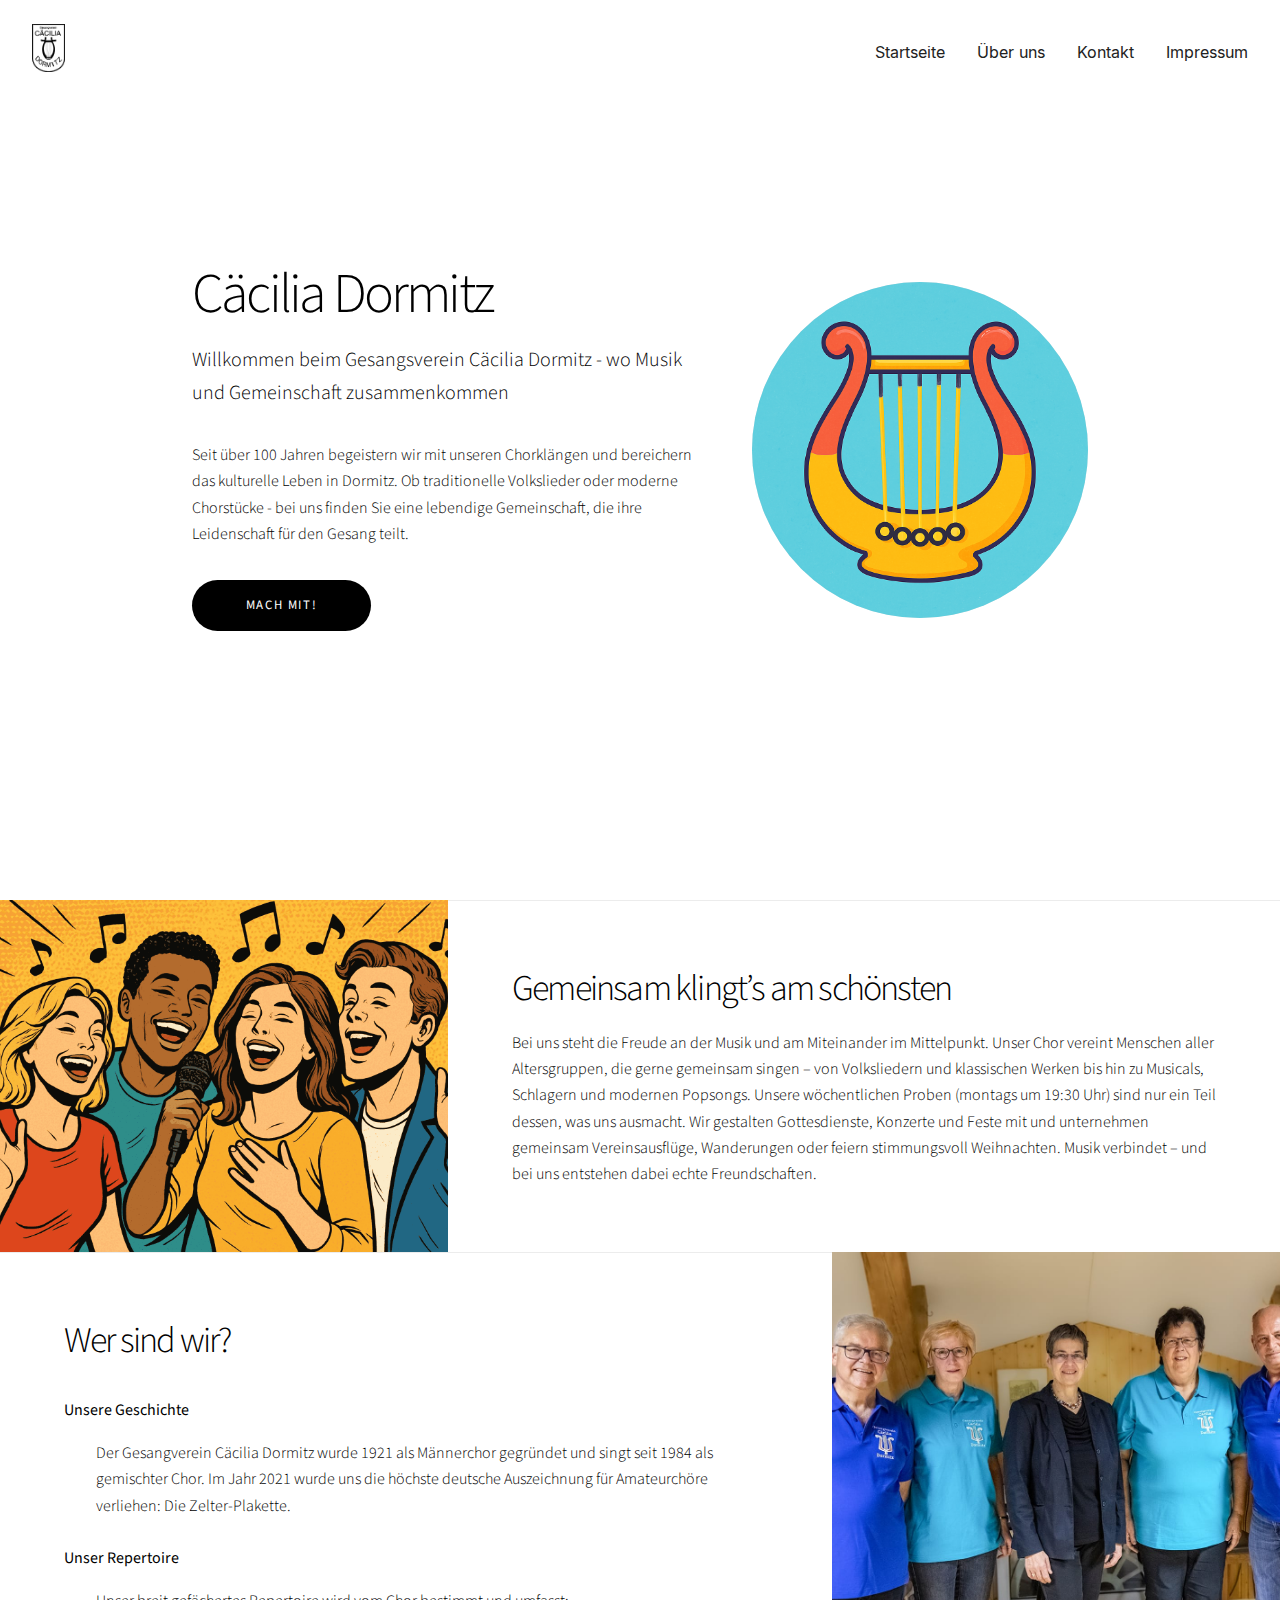
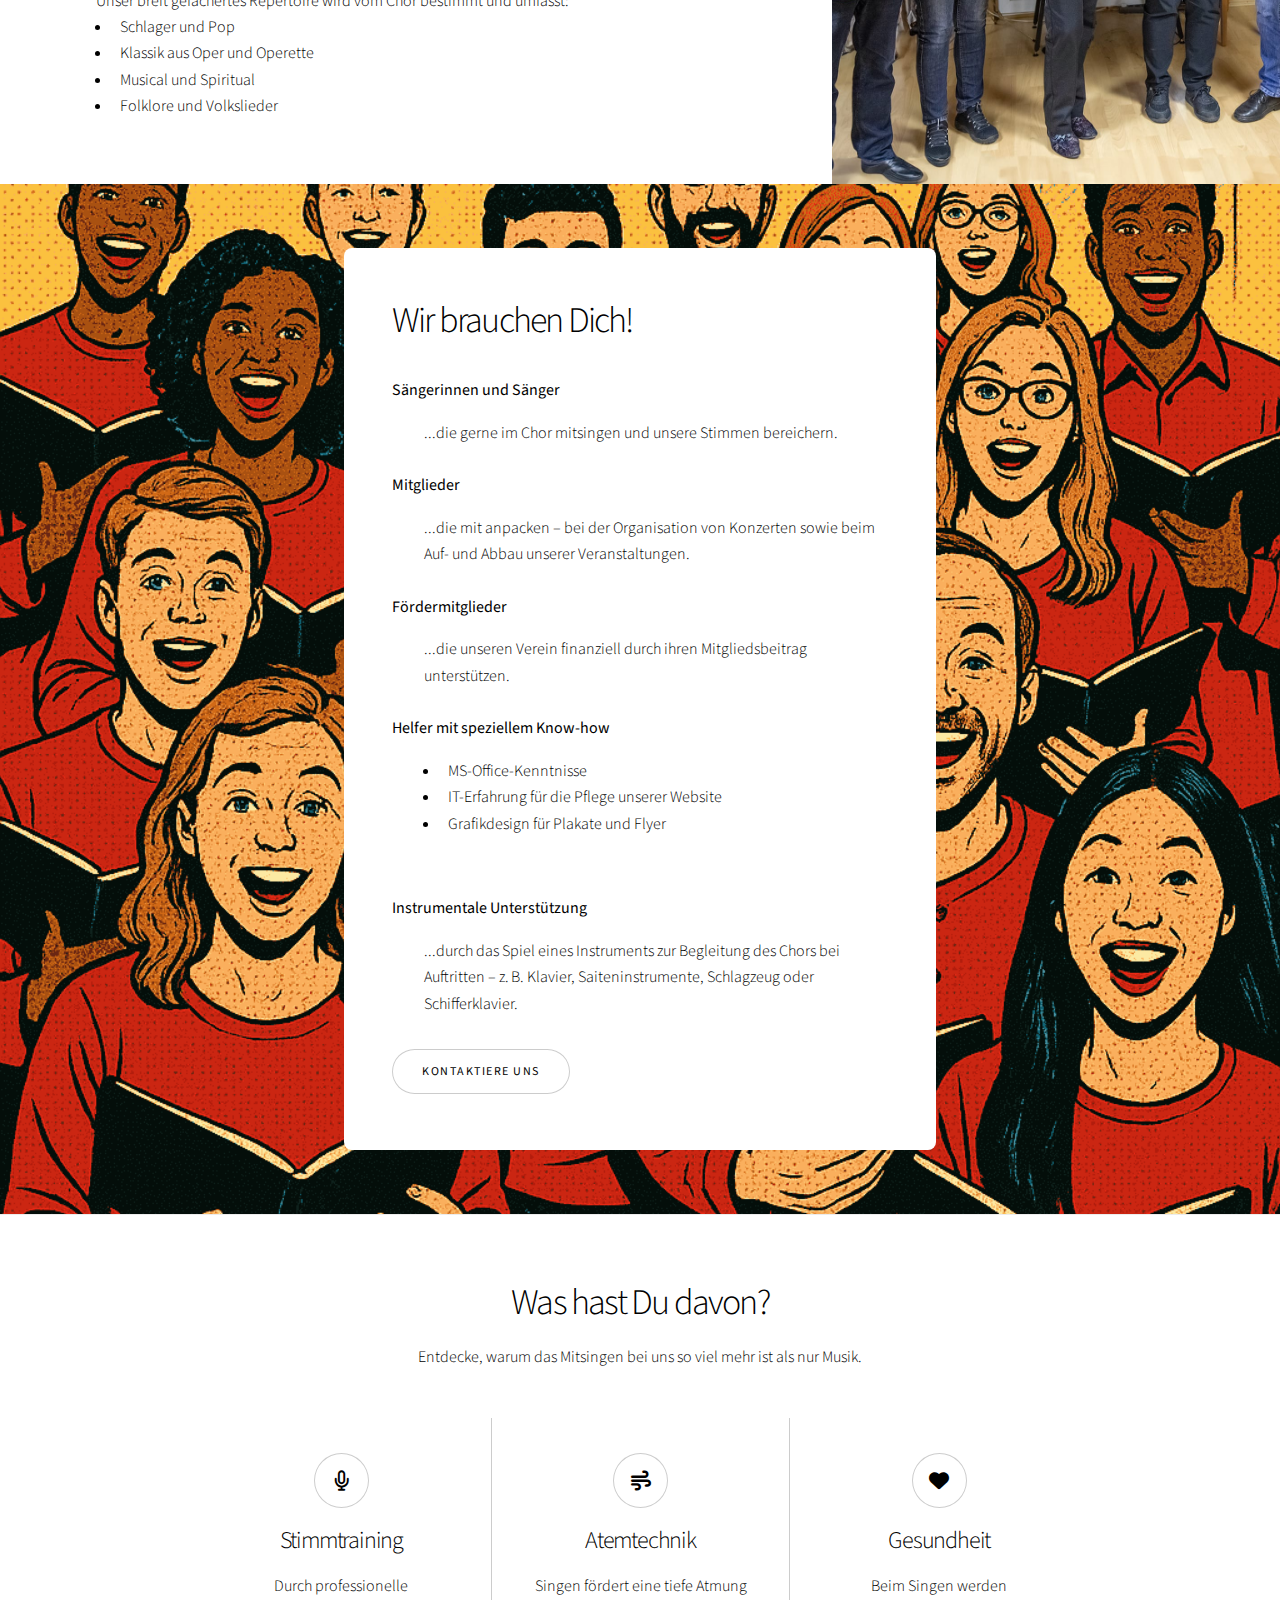
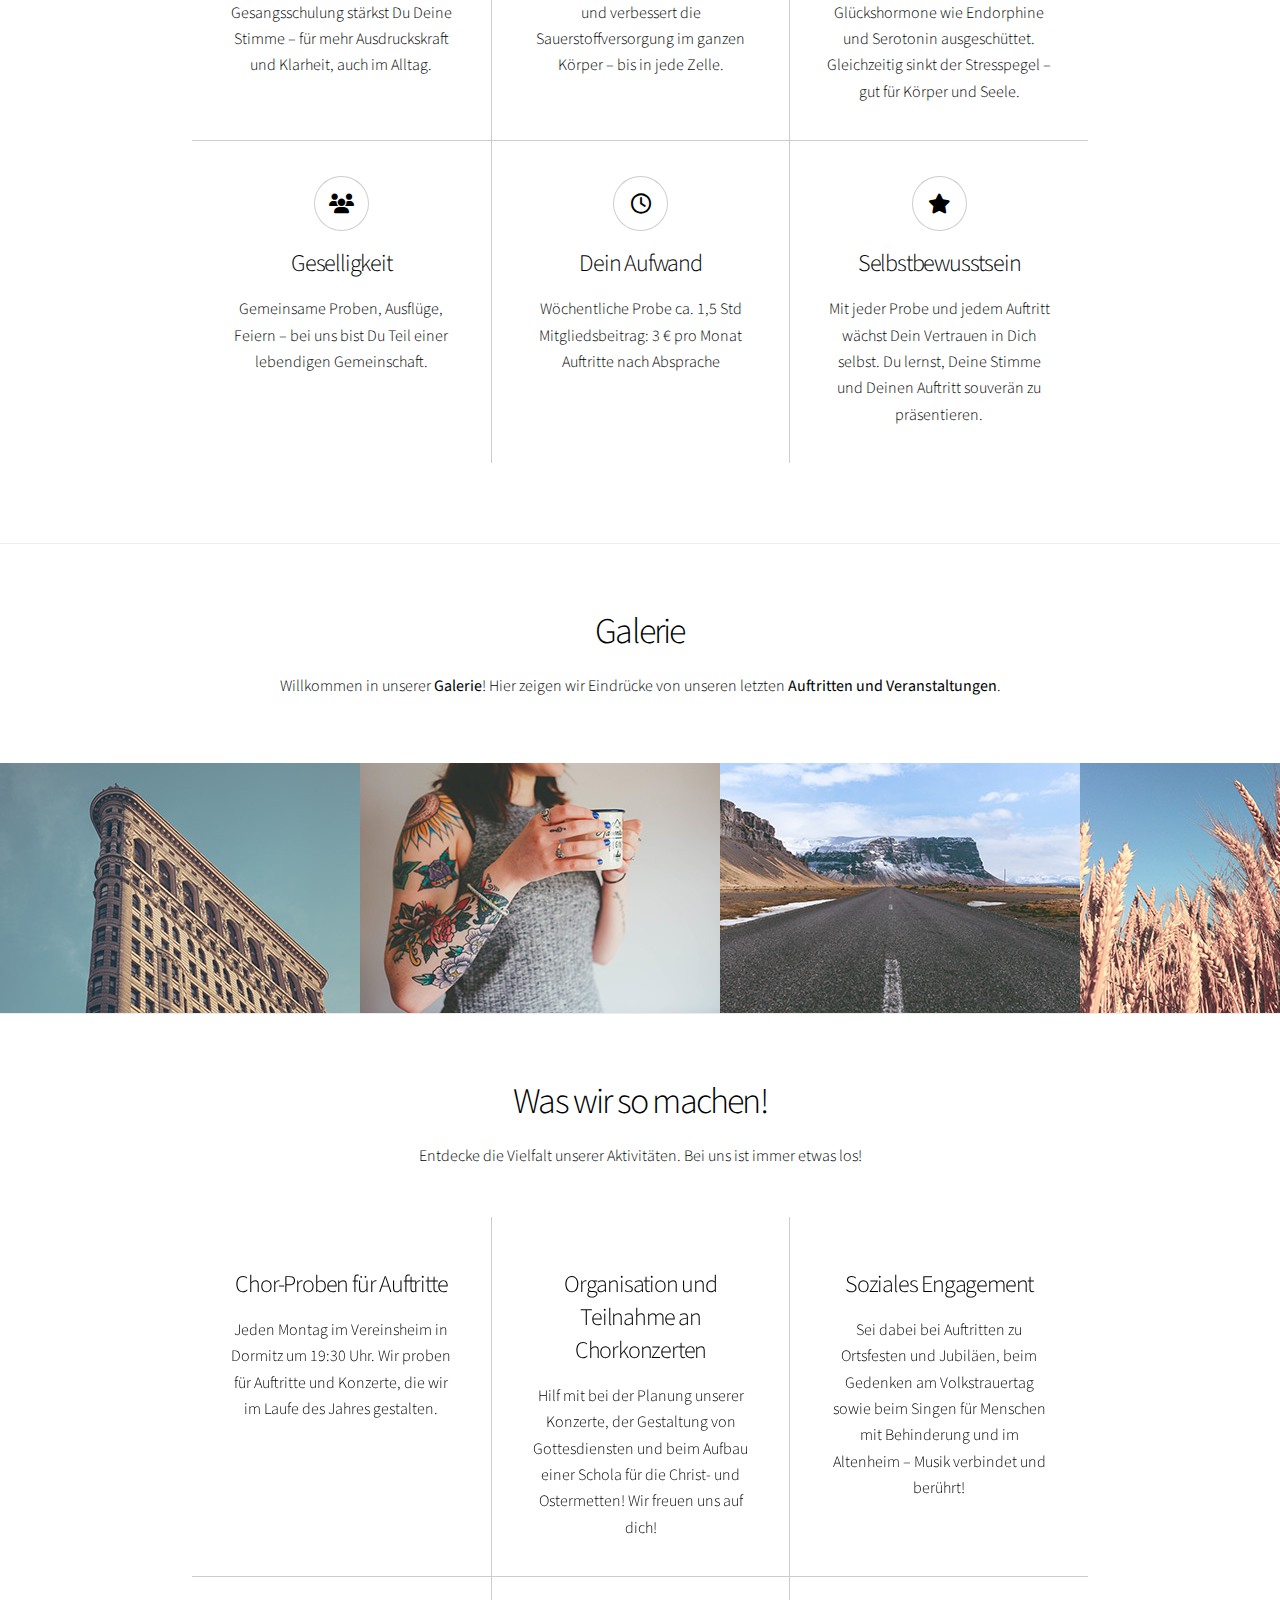
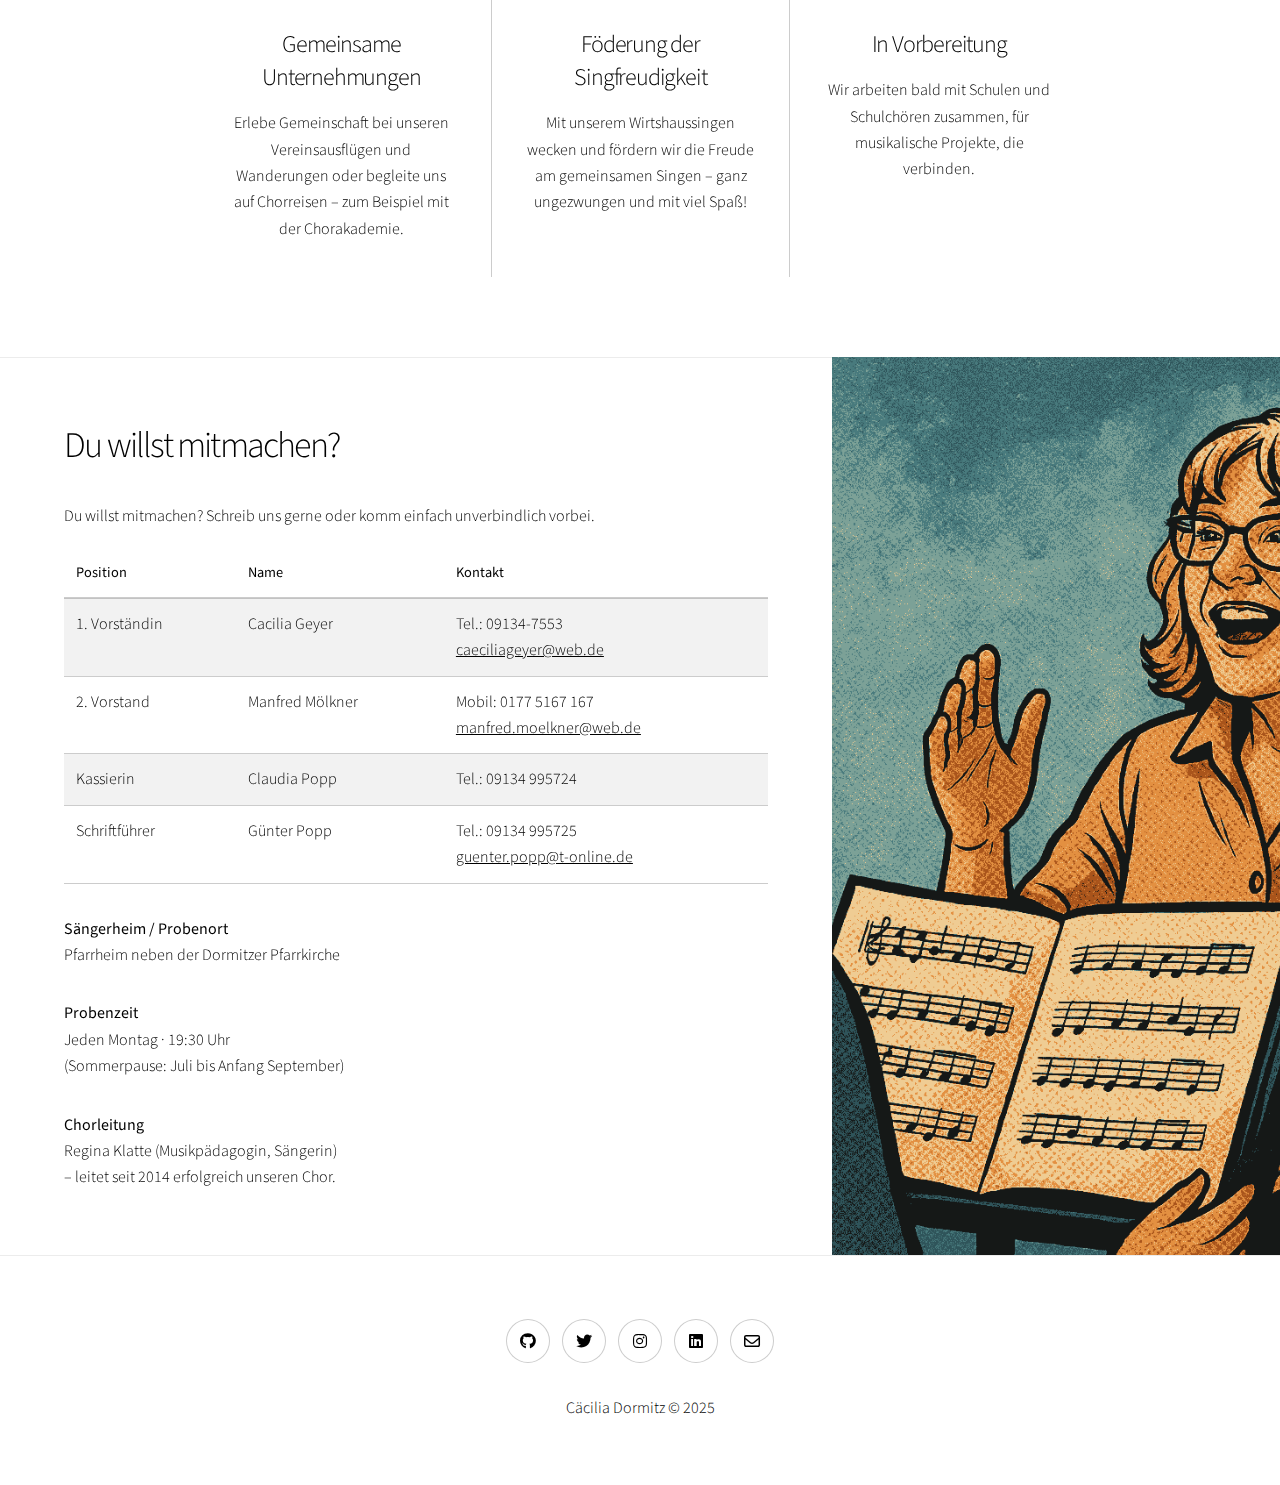
==== commit 745d3377: "deploy: 624d50001dec596304d8f6b274f610fb78f97996" ====
--- a/index.html
+++ b/index.html
@@ -1,6 +1,8 @@
-<!doctype html><html><head><meta name=generator content="Hugo 0.145.0"><title>Cäcilia Dormitz</title>
-<meta charset=utf-8><meta name=viewport content="width=device-width,initial-scale=1,user-scalable=no"><meta name=description content><meta name=author content><meta name=msapplication-TileColor content="#da532c"><meta name=theme-color content="#ffffff"><link rel=apple-touch-icon sizes=180x180 href=./apple-touch-icon.png><link rel=icon type=image/png sizes=32x32 href=./favicon-32x32.png><link rel=icon type=image/png sizes=16x16 href=./favicon-16x16.png><link rel=manifest href=./site.webmanifest><link rel=mask-icon href=./safari-pinned-tab.svg color=#5bbad5><link rel=stylesheet href=./css/main.min.css><noscript><link rel=stylesheet href=./css/noscript.min.css></noscript><link rel=stylesheet href=./css/fontawesome-all.min.css></head><body class=is-preload><div id=wrapper class=divided><section class="banner style3 orient-left content-align-left image-position-center fullscreen onload-image-fade-in onload-content-fade-right"><div class=content><h1>Cäcilia Dormitz</h1><p class=major>Willkommen beim Gesangsverein Cäcilia Dormitz - wo Musik und Gemeinschaft zusammenkommen</p><p>Seit über 100 Jahren begeistern wir mit unseren Chorklängen und bereichern das kulturelle Leben in Dormitz. Ob traditionelle Volkslieder oder moderne Chorstücke - bei uns finden Sie eine lebendige Gemeinschaft, die ihre Leidenschaft für den Gesang teilt.</p><ul class="actions stacked"><li><a href=#contact class="button primary large wide smooth-scroll-middle">Mach mit!</a></li></ul></div><div class=image><img src=images/banner1.png alt="Bild von einer Musiknote mit der Schrift Gesangsverein Cäcilia Dormitz"></div></section><section class="spotlight style1 orient-right content-align-left image-position-center onscroll-image-fade-in"><div class=content><h2>Gemeinsam klingt’s am schönsten</h2><p>Bei uns steht die Freude an der Musik und am Miteinander im Mittelpunkt. Unser Chor vereint Menschen aller Altersgruppen, die gerne gemeinsam singen – von Volksliedern und klassischen Werken bis hin zu Musicals, Schlagern und modernen Popsongs.
+<!doctype html><html><link rel=stylesheet href=./css/custom.css><script type=text/javascript src=./js/custom.js></script><head><meta name=generator content="Hugo 0.145.0"><title>Cäcilia Dormitz</title>
+<meta charset=utf-8><meta name=viewport content="width=device-width,initial-scale=1,user-scalable=no"><meta name=description content><meta name=author content><meta name=msapplication-TileColor content="#da532c"><meta name=theme-color content="#ffffff"><link rel=apple-touch-icon sizes=180x180 href=./apple-touch-icon.png><link rel=icon type=image/png sizes=32x32 href=./favicon-32x32.png><link rel=icon type=image/png sizes=16x16 href=./favicon-16x16.png><link rel=manifest href=./site.webmanifest><link rel=mask-icon href=./safari-pinned-tab.svg color=#5bbad5><link rel=stylesheet href=./css/main.min.css><noscript><link rel=stylesheet href=./css/noscript.min.css></noscript><link rel=stylesheet href=./css/fontawesome-all.min.css></head><body class=is-preload><div id=wrapper class=divided><header id=site-header><div class=inner><a href=./ class=logo><img src=./images/logo.png alt=Logo>
+</a><button id=nav-toggle aria-label="Toggle menu">
+&#9776;</button><nav id=nav><ul><li><a href=#>Startseite</a></li><li><a href=#wer>Über uns</a></li><li><a href=#contact>Kontakt</a></li><li><a href=#impressum>Impressum</a></li></ul></nav></div></header><section class="banner style3 orient-left content-align-left image-position-center fullscreen onload-image-fade-in onload-content-fade-right"><div class=content><h1>Cäcilia Dormitz</h1><p class=major>Willkommen beim Gesangsverein Cäcilia Dormitz - wo Musik und Gemeinschaft zusammenkommen</p><p>Seit über 100 Jahren begeistern wir mit unseren Chorklängen und bereichern das kulturelle Leben in Dormitz. Ob traditionelle Volkslieder oder moderne Chorstücke - bei uns finden Sie eine lebendige Gemeinschaft, die ihre Leidenschaft für den Gesang teilt.</p><ul class="actions stacked"><li><a href=#contact class="button primary large wide smooth-scroll-middle">Mach mit!</a></li></ul></div><div class=image><img src=images/logo_playful.png alt="Bild von einer Musiknote mit der Schrift Gesangsverein Cäcilia Dormitz"></div></section><section class="spotlight style1 orient-right content-align-left image-position-center onload-content-fade-in"><div class=content><h2>Gemeinsam klingt’s am schönsten</h2><p>Bei uns steht die Freude an der Musik und am Miteinander im Mittelpunkt. Unser Chor vereint Menschen aller Altersgruppen, die gerne gemeinsam singen – von Volksliedern und klassischen Werken bis hin zu Musicals, Schlagern und modernen Popsongs.
 Unsere wöchentlichen Proben (montags um 19:30 Uhr) sind nur ein Teil dessen, was uns ausmacht. Wir gestalten Gottesdienste, Konzerte und Feste mit und unternehmen gemeinsam Vereinsausflüge, Wanderungen oder feiern stimmungsvoll Weihnachten.
-Musik verbindet – und bei uns entstehen dabei echte Freundschaften.</p></div><div class=image><img src=images/singers.png alt="Comichaftes Bild von Fröhlichen singenden Menschen"></div></section><section class="spotlight style1 orient-left content-align-left image-position-center onscroll-image-fade-in"><div class=content><h2>Wer sind wir?</h2><p><dl><dt>Unsere Geschichte</dt><dd>Der Gesangverein Cäcilia Dormitz wurde 1921 als Männerchor gegründet und singt seit 1984 als gemischter Chor. Im Jahr 2021 wurde uns die höchste deutsche Auszeichnung für Amateurchöre verliehen: Die Zelter-Plakette.</dd><dt>Unser Repertoire</dt><dd>Unser breit gefächertes Repertoire wird vom Chor bestimmt und umfasst:<ul><li>Schlager und Pop</li><li>Klassik aus Oper und Operette</li><li>Musical und Spiritual</li><li>Folklore und Volkslieder</li></ul></dd></dl></p></div><div class=image><img src=images/vorstand.jpg alt="Historisches Foto des Gesangvereins Cäcilia Dormitz"></div></section><section class="spotlight style4 orient-center content-align-left image-position-center onscroll-image-fade-in"><div class=content><h2>Wir brauchen Dich!</h2><p><dl><dt>Sängerinnen und Sänger</dt><dd>...die gerne im Chor mitsingen und unsere Stimmen bereichern.</dd><br><dt>Mitglieder</dt><dd>...die mit anpacken – bei der Organisation von Konzerten sowie beim Auf- und Abbau unserer Veranstaltungen.</dd><br><dt>Fördermitglieder</dt><dd>...die unseren Verein finanziell durch ihren Mitgliedsbeitrag unterstützen.</dd><br><dt>Helfer mit speziellem Know-how</dt><dd><ul><li>MS-Office-Kenntnisse</li><li>IT-Erfahrung für die Pflege unserer Website</li><li>Grafikdesign für Plakate und Flyer</li></ul></dd><br><dt>Instrumentale Unterstützung</dt><dd>...durch das Spiel eines Instruments zur Begleitung des Chors bei Auftritten – z. B. Klavier, Saiteninstrumente, Schlagzeug oder Schifferklavier.</dd></dl></p><ul class="actions stacked"><li><a href=#contact class=button>Kontaktiere uns</a></li></ul></div><div class=image><img src=images/weneedyou.png alt="Chorprobe von Cäcilia Dormitz"></div></section><section class="wrapper style1 align-center"><div class=inner><h2>Was hast Du davon?</h2><p>Entdecke, warum das Mitsingen bei uns so viel mehr ist als nur Musik.</p><div class="items style1 medium onload-fade-in"><section><span class="icon style2 major fa-microphone"></span><h3>Stimmtraining</h3><p>Durch professionelle Gesangsschulung stärkst Du Deine Stimme – für mehr Ausdruckskraft und Klarheit, auch im Alltag.</p></section><section><span class="icon solid style2 major fa-wind"></span><h3>Atemtechnik</h3><p>Singen fördert eine tiefe Atmung und verbessert die Sauerstoffversorgung im ganzen Körper – bis in jede Zelle.</p></section><section><span class="icon solid style2 major fa-heart"></span><h3>Gesundheit</h3><p>Beim Singen werden Glückshormone wie Endorphine und Serotonin ausgeschüttet. Gleichzeitig sinkt der Stresspegel – gut für Körper und Seele.</p></section><section><span class="icon solid style2 major fa-users"></span><h3>Geselligkeit</h3><p>Gemeinsame Proben, Ausflüge, Feiern – bei uns bist Du Teil einer lebendigen Gemeinschaft.</p></section><section><span class="icon style2 major fa-clock"></span><h3>Dein Aufwand</h3><p>Wöchentliche Probe ca. 1,5 Std
+Musik verbindet – und bei uns entstehen dabei echte Freundschaften.</p></div><div class=image><img src=images/singers.png alt="Comichaftes Bild von Fröhlichen singenden Menschen"></div></section><section class="spotlight style1 orient-left content-align-left image-position-center onload-content-fade-in" id=wer><div class=content><h2>Wer sind wir?</h2><p><dl><dt>Unsere Geschichte</dt><dd>Der Gesangverein Cäcilia Dormitz wurde 1921 als Männerchor gegründet und singt seit 1984 als gemischter Chor. Im Jahr 2021 wurde uns die höchste deutsche Auszeichnung für Amateurchöre verliehen: Die Zelter-Plakette.<br><br></dd><dt>Unser Repertoire</dt><dd>Unser breit gefächertes Repertoire wird vom Chor bestimmt und umfasst:<ul><li>Schlager und Pop</li><li>Klassik aus Oper und Operette</li><li>Musical und Spiritual</li><li>Folklore und Volkslieder</li></ul></dd></dl></p></div><div class=image><img src=images/vorstand.jpg alt="Historisches Foto des Gesangvereins Cäcilia Dormitz"></div></section><section class="spotlight style4 orient-center content-align-left image-position-center onload-content-fade-in"><div class=content><h2>Wir brauchen Dich!</h2><p><dl><dt>Sängerinnen und Sänger</dt><dd>...die gerne im Chor mitsingen und unsere Stimmen bereichern.</dd><br><dt>Mitglieder</dt><dd>...die mit anpacken – bei der Organisation von Konzerten sowie beim Auf- und Abbau unserer Veranstaltungen.</dd><br><dt>Fördermitglieder</dt><dd>...die unseren Verein finanziell durch ihren Mitgliedsbeitrag unterstützen.</dd><br><dt>Helfer mit speziellem Know-how</dt><dd><ul><li>MS-Office-Kenntnisse</li><li>IT-Erfahrung für die Pflege unserer Website</li><li>Grafikdesign für Plakate und Flyer</li></ul></dd><br><dt>Instrumentale Unterstützung</dt><dd>...durch das Spiel eines Instruments zur Begleitung des Chors bei Auftritten – z. B. Klavier, Saiteninstrumente, Schlagzeug oder Schifferklavier.</dd></dl></p><ul class="actions stacked"><li><a href=#contact class=button>Kontaktiere uns</a></li></ul></div><div class=image><img src=images/weneedyou.png alt="Chorprobe von Cäcilia Dormitz"></div></section><section class="wrapper style1 align-center"><div class=inner><h2>Was hast Du davon?</h2><p>Entdecke, warum das Mitsingen bei uns so viel mehr ist als nur Musik.</p><div class="items style1 medium onload-fade-in"><section><span class="icon style2 major fa-microphone"></span><h3>Stimmtraining</h3><p>Durch professionelle Gesangsschulung stärkst Du Deine Stimme – für mehr Ausdruckskraft und Klarheit, auch im Alltag.</p></section><section><span class="icon solid style2 major fa-wind"></span><h3>Atemtechnik</h3><p>Singen fördert eine tiefe Atmung und verbessert die Sauerstoffversorgung im ganzen Körper – bis in jede Zelle.</p></section><section><span class="icon solid style2 major fa-heart"></span><h3>Gesundheit</h3><p>Beim Singen werden Glückshormone wie Endorphine und Serotonin ausgeschüttet. Gleichzeitig sinkt der Stresspegel – gut für Körper und Seele.</p></section><section><span class="icon solid style2 major fa-users"></span><h3>Geselligkeit</h3><p>Gemeinsame Proben, Ausflüge, Feiern – bei uns bist Du Teil einer lebendigen Gemeinschaft.</p></section><section><span class="icon style2 major fa-clock"></span><h3>Dein Aufwand</h3><p>Wöchentliche Probe ca. 1,5 Std
 Mitgliedsbeitrag: 3 € pro Monat
-Auftritte nach Absprache</p></section><section><span class="icon solid style2 major fa-star"></span><h3>Selbstbewusstsein</h3><p>Mit jeder Probe und jedem Auftritt wächst Dein Vertrauen in Dich selbst. Du lernst, Deine Stimme und Deinen Auftritt souverän zu präsentieren.</p></section></div></div></section><section class="wrapper style1 align-center"><div class=inner><h2>Galerie</h2><p>Willkommen in unserer <strong>Galerie</strong>! Hier zeigen wir Eindrücke von unseren letzten <strong>Auftritten und Veranstaltungen</strong>.</p></div><div class="gallery style2 medium lightbox onscroll-fade-in"><article><a href=images/gallery/fulls/01.jpg class=image><img src=images/gallery/thumbs/01.jpg alt></a><div class=caption><h3>Title</h3><p>Lorem ipsum dolor amet, consectetur magna etiam elit. Etiam sed ultrices.</p><ul class="actions fixed"><li><span class="button small">Details</span></li></ul></div></article><article><a href=images/gallery/fulls/02.jpg class=image><img src=images/gallery/thumbs/02.jpg alt></a><div class=caption><h3>Title</h3><p>Lorem ipsum dolor amet, consectetur magna etiam elit. Etiam sed ultrices.</p><ul class="actions fixed"><li><span class="button small">Details</span></li></ul></div></article><article><a href=images/gallery/fulls/03.jpg class=image><img src=images/gallery/thumbs/03.jpg alt></a><div class=caption><h3>Title</h3><p>Lorem ipsum dolor amet, consectetur magna etiam elit. Etiam sed ultrices.</p><ul class="actions fixed"><li><span class="button small">Details</span></li></ul></div></article><article><a href=images/gallery/fulls/04.jpg class=image><img src=images/gallery/thumbs/04.jpg alt></a><div class=caption><h3>Title</h3><p>Lorem ipsum dolor amet, consectetur magna etiam elit. Etiam sed ultrices.</p><ul class="actions fixed"><li><span class="button small">Details</span></li></ul></div></article><article><a href=images/gallery/fulls/05.jpg class=image><img src=images/gallery/thumbs/05.jpg alt></a><div class=caption><h3>Title</h3><p>Lorem ipsum dolor amet, consectetur magna etiam elit. Etiam sed ultrices.</p><ul class="actions fixed"><li><span class="button small">Details</span></li></ul></div></article><article><a href=images/gallery/fulls/06.jpg class=image><img src=images/gallery/thumbs/06.jpg alt></a><div class=caption><h3>Title</h3><p>Lorem ipsum dolor amet, consectetur magna etiam elit. Etiam sed ultrices.</p><ul class="actions fixed"><li><span class="button small">Details</span></li></ul></div></article><article><a href=images/gallery/fulls/07.jpg class=image><img src=images/gallery/thumbs/07.jpg alt></a><div class=caption><h3>Title</h3><p>Lorem ipsum dolor amet, consectetur magna etiam elit. Etiam sed ultrices.</p><ul class="actions fixed"><li><span class="button small">Details</span></li></ul></div></article><article><a href=images/gallery/fulls/08.jpg class=image><img src=images/gallery/thumbs/08.jpg alt></a><div class=caption><h3>Title</h3><p>Lorem ipsum dolor amet, consectetur magna etiam elit. Etiam sed ultrices.</p><ul class="actions fixed"><li><span class="button small">Details</span></li></ul></div></article><article><a href=images/gallery/fulls/09.jpg class=image><img src=images/gallery/thumbs/09.jpg alt></a><div class=caption><h3>Title</h3><p>Lorem ipsum dolor amet, consectetur magna etiam elit. Etiam sed ultrices.</p><ul class="actions fixed"><li><span class="button small">Details</span></li></ul></div></article><article><a href=images/gallery/fulls/10.jpg class=image><img src=images/gallery/thumbs/10.jpg alt></a><div class=caption><h3>Title</h3><p>Lorem ipsum dolor amet, consectetur magna etiam elit. Etiam sed ultrices.</p><ul class="actions fixed"><li><span class="button small">Details</span></li></ul></div></article><article><a href=images/gallery/fulls/11.jpg class=image><img src=images/gallery/thumbs/11.jpg alt></a><div class=caption><h3>Title</h3><p>Lorem ipsum dolor amet, consectetur magna etiam elit. Etiam sed ultrices.</p><ul class="actions fixed"><li><span class="button small">Details</span></li></ul></div></article><article><a href=images/gallery/fulls/12.jpg class=image><img src=images/gallery/thumbs/12.jpg alt></a><div class=caption><h3>Title</h3><p>Lorem ipsum dolor amet, consectetur magna etiam elit. Etiam sed ultrices.</p><ul class="actions fixed"><li><span class="button small">Details</span></li></ul></div></article></div></section><section class="wrapper style1 align-center"><div class=inner><h2>Was wir so machen!</h2><p>Entdecke die Vielfalt unserer Aktivitäten. Bei uns ist immer etwas los!</p><div class="items style1 medium onload-fade-in"><section><span class="icon style2 major"></span><h3>Chor-Proben für Auftritte</h3><p>Jeden Montag im Vereinsheim in Dormitz um 19:30 Uhr. Wir proben für Auftritte und Konzerte, die wir im Laufe des Jahres gestalten.</p></section><section><span class="icon solid style2 major"></span><h3>Organisation und Teilnahme an Chorkonzerten</h3><p>Hilf mit bei der Planung unserer Konzerte, der Gestaltung von Gottesdiensten und beim Aufbau einer Schola für die Christ- und Ostermetten! Wir freuen uns auf dich!</p></section><section><span class="icon solid style2 major"></span><h3>Soziales Engagement</h3><p>Sei dabei bei Auftritten zu Ortsfesten und Jubiläen, beim Gedenken am Volkstrauertag sowie beim Singen für Menschen mit Behinderung und im Altenheim – Musik verbindet und berührt!</p></section><section><span class="icon solid style2 major"></span><h3>Gemeinsame Unternehmungen</h3><p>Erlebe Gemeinschaft bei unseren Vereinsausflügen und Wanderungen oder begleite uns auf Chorreisen – zum Beispiel mit der Chorakademie.</p></section><section><span class="icon style2 major"></span><h3>Föderung der Singfreudigkeit</h3><p>Mit unserem Wirtshaussingen wecken und fördern wir die Freude am gemeinsamen Singen – ganz ungezwungen und mit viel Spaß!</p></section><section><span class="icon solid style2 major"></span><h3>In Vorbereitung</h3><p>Wir arbeiten bald mit Schulen und Schulchören zusammen, für musikalische Projekte, die verbinden.</p></section></div></div></section><section class="spotlight style1 orient-left content-align-left image-position-center onscroll-image-fade-in" id=contact><div class=content><h2>Du willst mitmachen?</h2><p><p>Du willst mitmachen? Schreib uns gerne oder komm einfach unverbindlich vorbei.</p><table border=1 cellpadding=8 cellspacing=0><thead><tr><th>Position</th><th>Name</th><th>Kontakt</th></tr></thead><tbody><tr><td>1. Vorständin</td><td>Cacilia Geyer</td><td>Tel.: 09134-7553<br><a href=mailto:caeciliageyer@web.de>caeciliageyer@web.de</a></td></tr><tr><td>2. Vorstand</td><td>Manfred Mölkner</td><td>Mobil: 0177 5167 167<br><a href=mailto:manfred.moelkner@web.de>manfred.moelkner@web.de</a></td></tr><tr><td>Kassierin</td><td>Claudia Popp</td><td>Tel.: 09134 995724</td></tr><tr><td>Schriftführer</td><td>Günter Popp</td><td>Tel.: 09134 995725<br><a href=mailto:guenter.popp@t-online.de>guenter.popp@t-online.de</a></td></tr></tbody></table><p><strong>Sängerheim / Probenort</strong><br>Pfarrheim neben der Dormitzer Pfarrkirche</p><p><strong>Probenzeit</strong><br>Jeden Montag · 19:30 Uhr<br>(Sommerpause: Juli bis Anfang September)<p><strong>Chorleitung</strong><br>Regina Klatte (Musikpädagogin, Sängerin)<br>– leitet seit 2014 erfolgreich unseren Chor.</p></p></div><div class=image><img src=images/weare.png alt="Chorprobe von Cäcilia Dormitz"></div></section><footer class="wrapper style1 align-center"><div class=inner><ul class=icons><li><a target=_blank href=https://github.com/caressofsteel/ class="icon brands style2 fa-github"><span class=label>Github</span></a></li><li><a target=_blank href=https://twitter.com/caressofsteel_ class="icon brands style2 fa-twitter"><span class=label>Twitter</span></a></li><li><a target=_blank href=https://instagram.com class="icon brands style2 fa-instagram"><span class=label>Instagram</span></a></li><li><a target=_blank href=https://linkedin.com class="icon brands style2 fa-linkedin"><span class=label>LinkedIn</span></a></li><li><a target=_blank href=mailto:caressofsteel@protonmail.com class="fav icon style2 fa-envelope"><span class=label>Email</span></a></li></ul><p>Cäcilia Dormitz &copy; 2025</p></div></footer><script type=text/javascript src=./js/fontawesome-all.min.js></script></div><script src=./js/bundle.min.js></script></body></html>+Auftritte nach Absprache</p></section><section><span class="icon solid style2 major fa-star"></span><h3>Selbstbewusstsein</h3><p>Mit jeder Probe und jedem Auftritt wächst Dein Vertrauen in Dich selbst. Du lernst, Deine Stimme und Deinen Auftritt souverän zu präsentieren.</p></section></div></div></section><section class="wrapper style1 align-center"><div class=inner><h2>Galerie</h2><p>Willkommen in unserer <strong>Galerie</strong>! Hier zeigen wir Eindrücke von unseren letzten <strong>Auftritten und Veranstaltungen</strong>.</p></div><div class="gallery style2 medium lightbox onload-content-fade-in"><article><a href=images/gallery/fulls/01.jpg class=image><img src=images/gallery/thumbs/01.jpg alt></a><div class=caption><h3>Title</h3><p>Lorem ipsum dolor amet, consectetur magna etiam elit. Etiam sed ultrices.</p><ul class="actions fixed"><li><span class="button small">Details</span></li></ul></div></article><article><a href=images/gallery/fulls/02.jpg class=image><img src=images/gallery/thumbs/02.jpg alt></a><div class=caption><h3>Title</h3><p>Lorem ipsum dolor amet, consectetur magna etiam elit. Etiam sed ultrices.</p><ul class="actions fixed"><li><span class="button small">Details</span></li></ul></div></article><article><a href=images/gallery/fulls/03.jpg class=image><img src=images/gallery/thumbs/03.jpg alt></a><div class=caption><h3>Title</h3><p>Lorem ipsum dolor amet, consectetur magna etiam elit. Etiam sed ultrices.</p><ul class="actions fixed"><li><span class="button small">Details</span></li></ul></div></article><article><a href=images/gallery/fulls/04.jpg class=image><img src=images/gallery/thumbs/04.jpg alt></a><div class=caption><h3>Title</h3><p>Lorem ipsum dolor amet, consectetur magna etiam elit. Etiam sed ultrices.</p><ul class="actions fixed"><li><span class="button small">Details</span></li></ul></div></article><article><a href=images/gallery/fulls/05.jpg class=image><img src=images/gallery/thumbs/05.jpg alt></a><div class=caption><h3>Title</h3><p>Lorem ipsum dolor amet, consectetur magna etiam elit. Etiam sed ultrices.</p><ul class="actions fixed"><li><span class="button small">Details</span></li></ul></div></article><article><a href=images/gallery/fulls/06.jpg class=image><img src=images/gallery/thumbs/06.jpg alt></a><div class=caption><h3>Title</h3><p>Lorem ipsum dolor amet, consectetur magna etiam elit. Etiam sed ultrices.</p><ul class="actions fixed"><li><span class="button small">Details</span></li></ul></div></article><article><a href=images/gallery/fulls/07.jpg class=image><img src=images/gallery/thumbs/07.jpg alt></a><div class=caption><h3>Title</h3><p>Lorem ipsum dolor amet, consectetur magna etiam elit. Etiam sed ultrices.</p><ul class="actions fixed"><li><span class="button small">Details</span></li></ul></div></article><article><a href=images/gallery/fulls/08.jpg class=image><img src=images/gallery/thumbs/08.jpg alt></a><div class=caption><h3>Title</h3><p>Lorem ipsum dolor amet, consectetur magna etiam elit. Etiam sed ultrices.</p><ul class="actions fixed"><li><span class="button small">Details</span></li></ul></div></article><article><a href=images/gallery/fulls/09.jpg class=image><img src=images/gallery/thumbs/09.jpg alt></a><div class=caption><h3>Title</h3><p>Lorem ipsum dolor amet, consectetur magna etiam elit. Etiam sed ultrices.</p><ul class="actions fixed"><li><span class="button small">Details</span></li></ul></div></article><article><a href=images/gallery/fulls/10.jpg class=image><img src=images/gallery/thumbs/10.jpg alt></a><div class=caption><h3>Title</h3><p>Lorem ipsum dolor amet, consectetur magna etiam elit. Etiam sed ultrices.</p><ul class="actions fixed"><li><span class="button small">Details</span></li></ul></div></article><article><a href=images/gallery/fulls/11.jpg class=image><img src=images/gallery/thumbs/11.jpg alt></a><div class=caption><h3>Title</h3><p>Lorem ipsum dolor amet, consectetur magna etiam elit. Etiam sed ultrices.</p><ul class="actions fixed"><li><span class="button small">Details</span></li></ul></div></article><article><a href=images/gallery/fulls/12.jpg class=image><img src=images/gallery/thumbs/12.jpg alt></a><div class=caption><h3>Title</h3><p>Lorem ipsum dolor amet, consectetur magna etiam elit. Etiam sed ultrices.</p><ul class="actions fixed"><li><span class="button small">Details</span></li></ul></div></article></div></section><section class="wrapper style1 align-center"><div class=inner><h2>Was wir so machen!</h2><p>Entdecke die Vielfalt unserer Aktivitäten. Bei uns ist immer etwas los!</p><div class="items style1 medium onload-fade-in"><section><span class="icon style2 major"></span><h3>Chor-Proben für Auftritte</h3><p>Jeden Montag im Vereinsheim in Dormitz um 19:30 Uhr. Wir proben für Auftritte und Konzerte, die wir im Laufe des Jahres gestalten.</p></section><section><span class="icon solid style2 major"></span><h3>Organisation und Teilnahme an Chorkonzerten</h3><p>Hilf mit bei der Planung unserer Konzerte, der Gestaltung von Gottesdiensten und beim Aufbau einer Schola für die Christ- und Ostermetten! Wir freuen uns auf dich!</p></section><section><span class="icon solid style2 major"></span><h3>Soziales Engagement</h3><p>Sei dabei bei Auftritten zu Ortsfesten und Jubiläen, beim Gedenken am Volkstrauertag sowie beim Singen für Menschen mit Behinderung und im Altenheim – Musik verbindet und berührt!</p></section><section><span class="icon solid style2 major"></span><h3>Gemeinsame Unternehmungen</h3><p>Erlebe Gemeinschaft bei unseren Vereinsausflügen und Wanderungen oder begleite uns auf Chorreisen – zum Beispiel mit der Chorakademie.</p></section><section><span class="icon style2 major"></span><h3>Föderung der Singfreudigkeit</h3><p>Mit unserem Wirtshaussingen wecken und fördern wir die Freude am gemeinsamen Singen – ganz ungezwungen und mit viel Spaß!</p></section><section><span class="icon solid style2 major"></span><h3>In Vorbereitung</h3><p>Wir arbeiten bald mit Schulen und Schulchören zusammen, für musikalische Projekte, die verbinden.</p></section></div></div></section><section class="spotlight style1 orient-left content-align-left image-position-center onload-content-fade-in" id=contact><div class=content><h2>Du willst mitmachen?</h2><p><p>Du willst mitmachen? Schreib uns gerne oder komm einfach unverbindlich vorbei.</p><table border=1 cellpadding=8 cellspacing=0><thead><tr><th>Position</th><th>Name</th><th>Kontakt</th></tr></thead><tbody><tr><td>1. Vorständin</td><td>Cacilia Geyer</td><td>Tel.: 09134-7553<br><a href=mailto:caeciliageyer@web.de>caeciliageyer@web.de</a></td></tr><tr><td>2. Vorstand</td><td>Manfred Mölkner</td><td>Mobil: 0177 5167 167<br><a href=mailto:manfred.moelkner@web.de>manfred.moelkner@web.de</a></td></tr><tr><td>Kassierin</td><td>Claudia Popp</td><td>Tel.: 09134 995724</td></tr><tr><td>Schriftführer</td><td>Günter Popp</td><td>Tel.: 09134 995725<br><a href=mailto:guenter.popp@t-online.de>guenter.popp@t-online.de</a></td></tr></tbody></table><p><strong>Sängerheim / Probenort</strong><br>Pfarrheim neben der Dormitzer Pfarrkirche</p><p><strong>Probenzeit</strong><br>Jeden Montag · 19:30 Uhr<br>(Sommerpause: Juli bis Anfang September)<p><strong>Chorleitung</strong><br>Regina Klatte (Musikpädagogin, Sängerin)<br>– leitet seit 2014 erfolgreich unseren Chor.</p></p></div><div class=image><img src=images/weare.png alt="Chorprobe von Cäcilia Dormitz"></div></section><footer class="wrapper style1 align-center"><div class=inner><ul class=icons><li><a target=_blank href=https://github.com/caressofsteel/ class="icon brands style2 fa-github"><span class=label>Github</span></a></li><li><a target=_blank href=https://twitter.com/caressofsteel_ class="icon brands style2 fa-twitter"><span class=label>Twitter</span></a></li><li><a target=_blank href=https://instagram.com class="icon brands style2 fa-instagram"><span class=label>Instagram</span></a></li><li><a target=_blank href=https://linkedin.com class="icon brands style2 fa-linkedin"><span class=label>LinkedIn</span></a></li><li><a target=_blank href=mailto:caressofsteel@protonmail.com class="fav icon style2 fa-envelope"><span class=label>Email</span></a></li></ul><p>Cäcilia Dormitz &copy; 2025</p></div></footer><script type=text/javascript src=./js/fontawesome-all.min.js></script></div><script src=./js/bundle.min.js></script></body></html>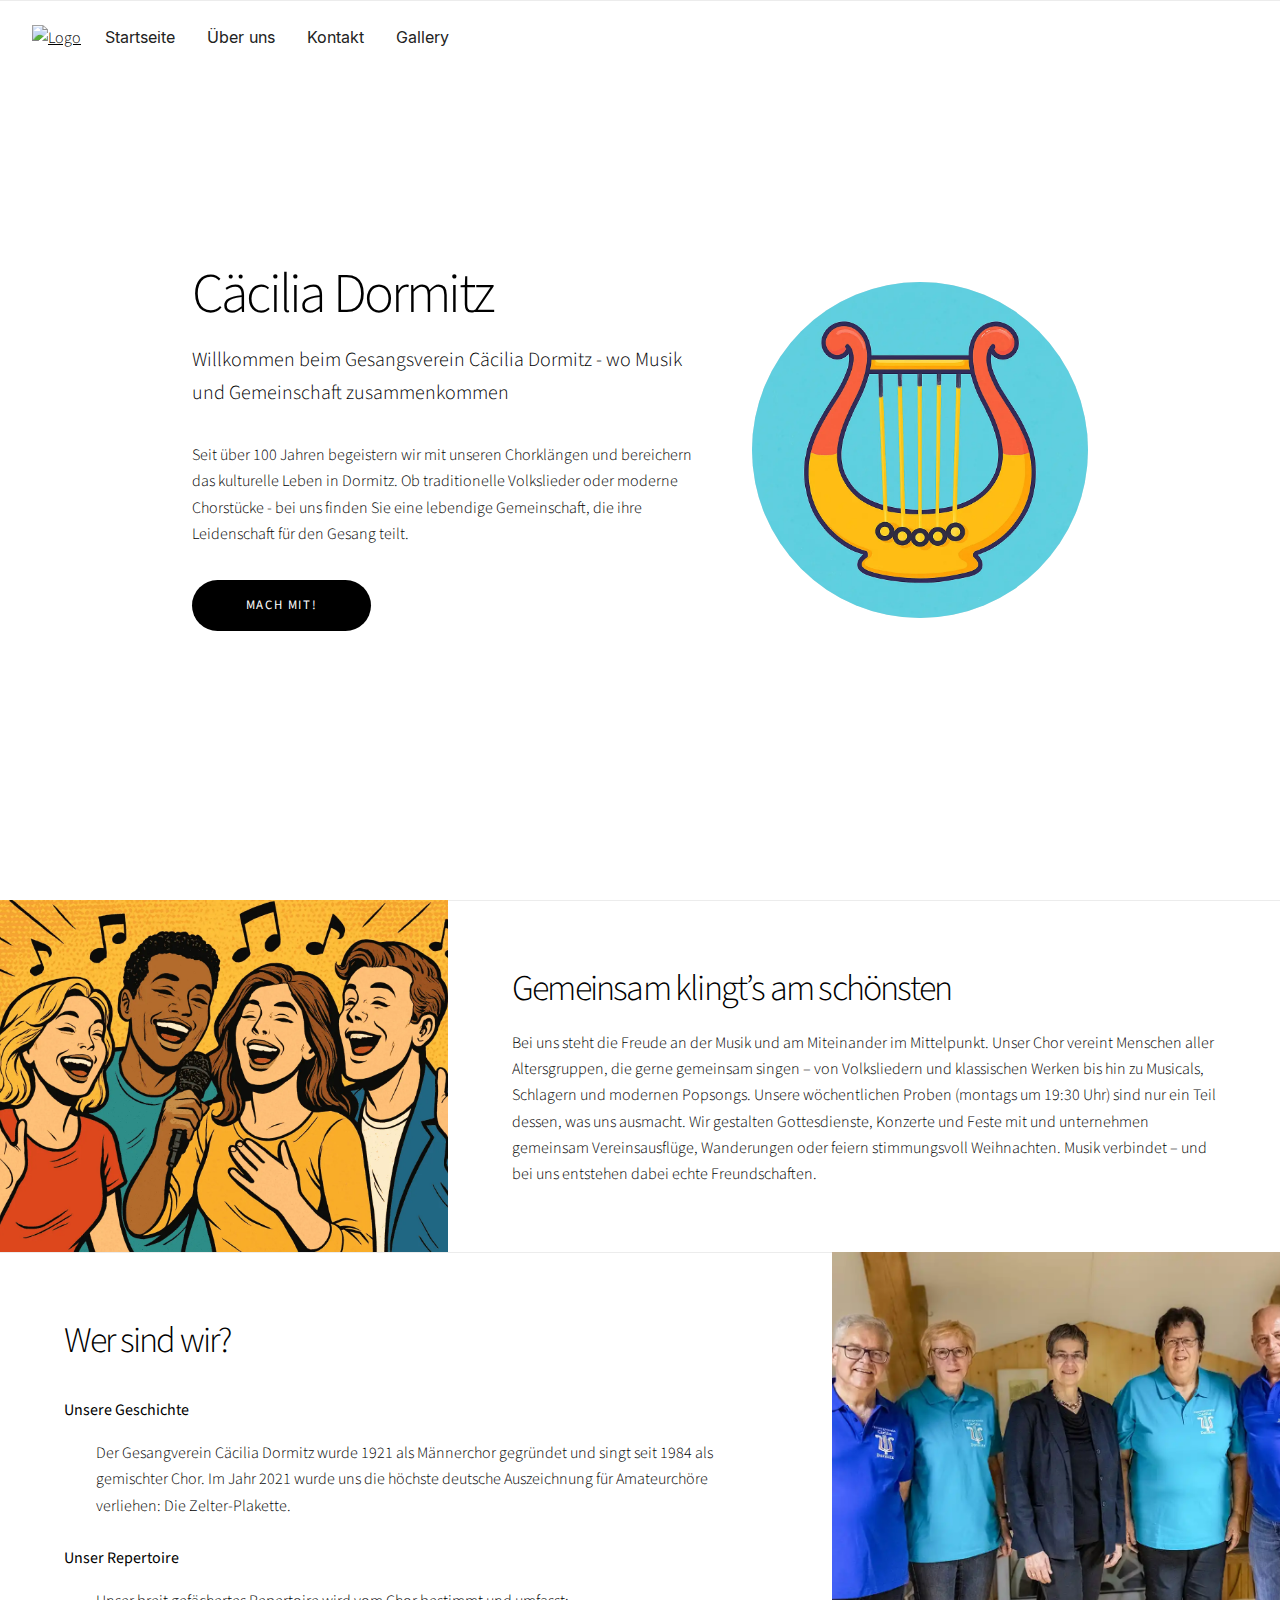
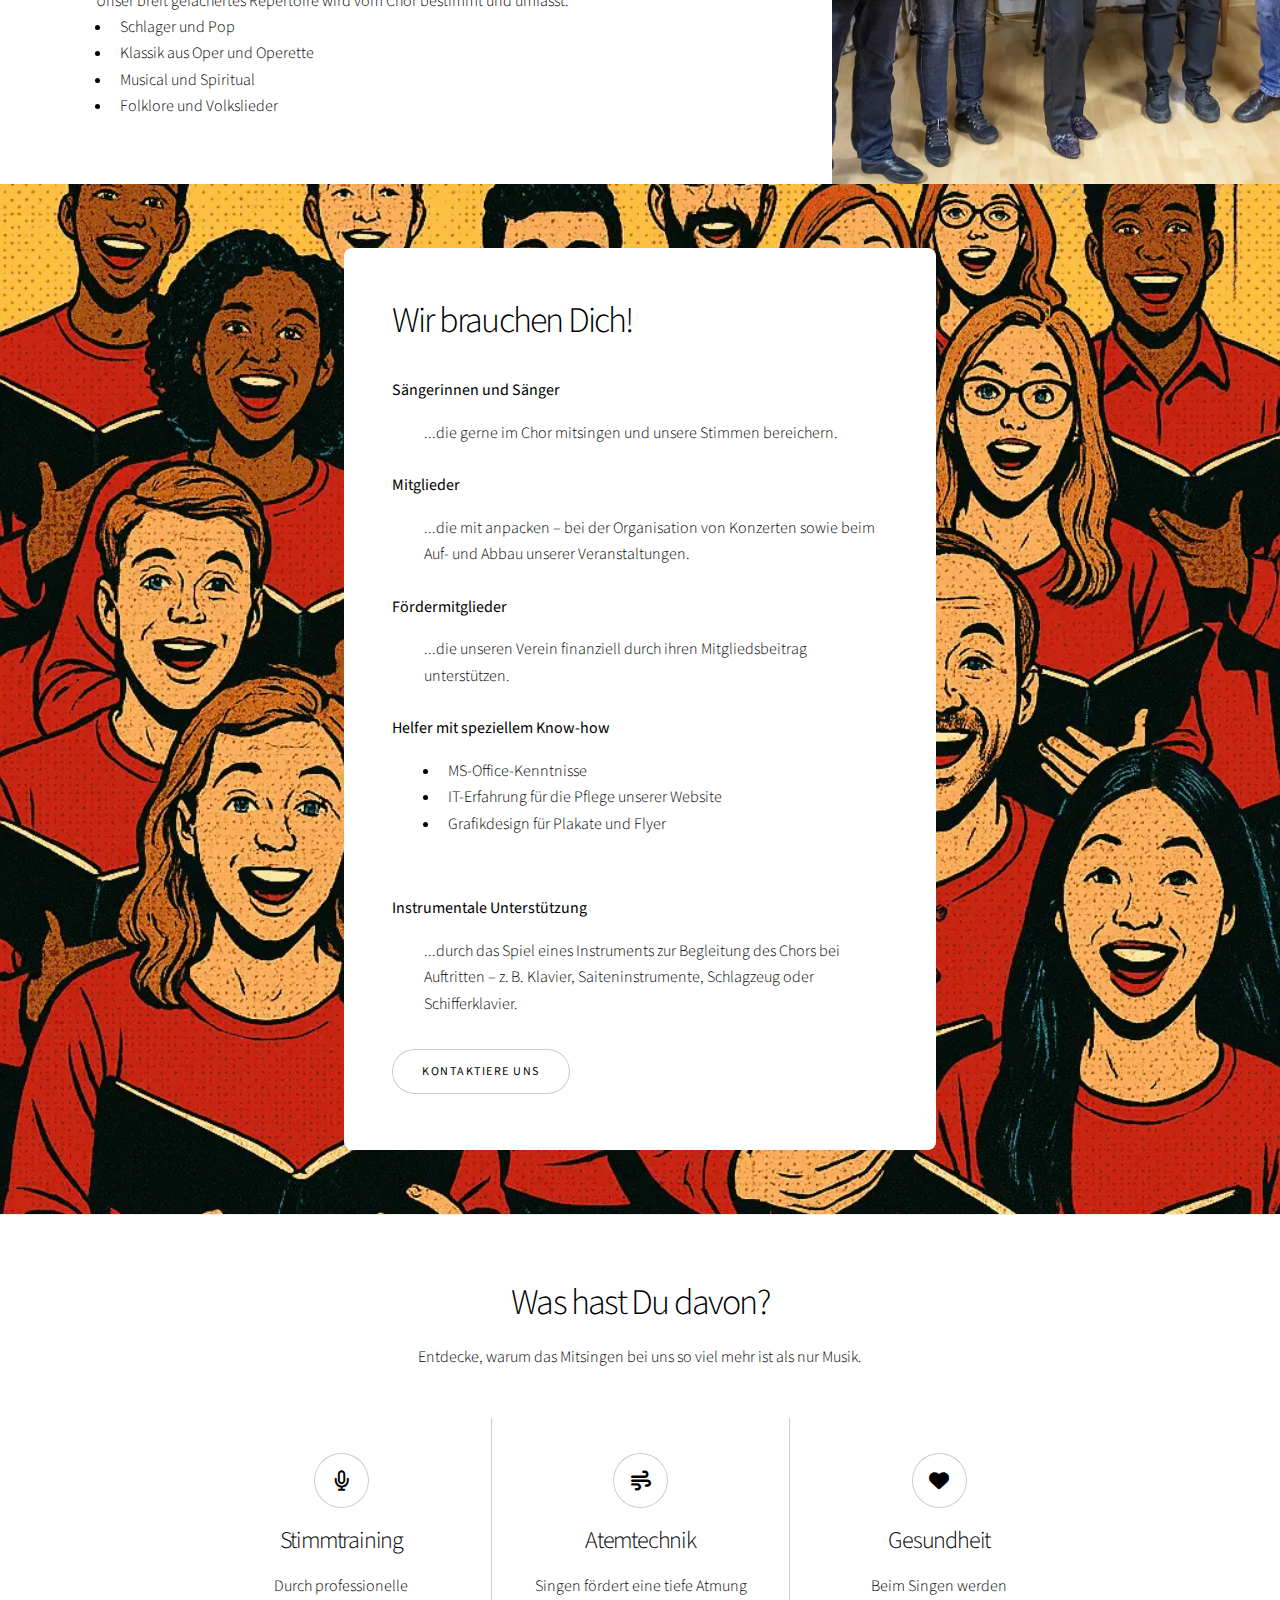
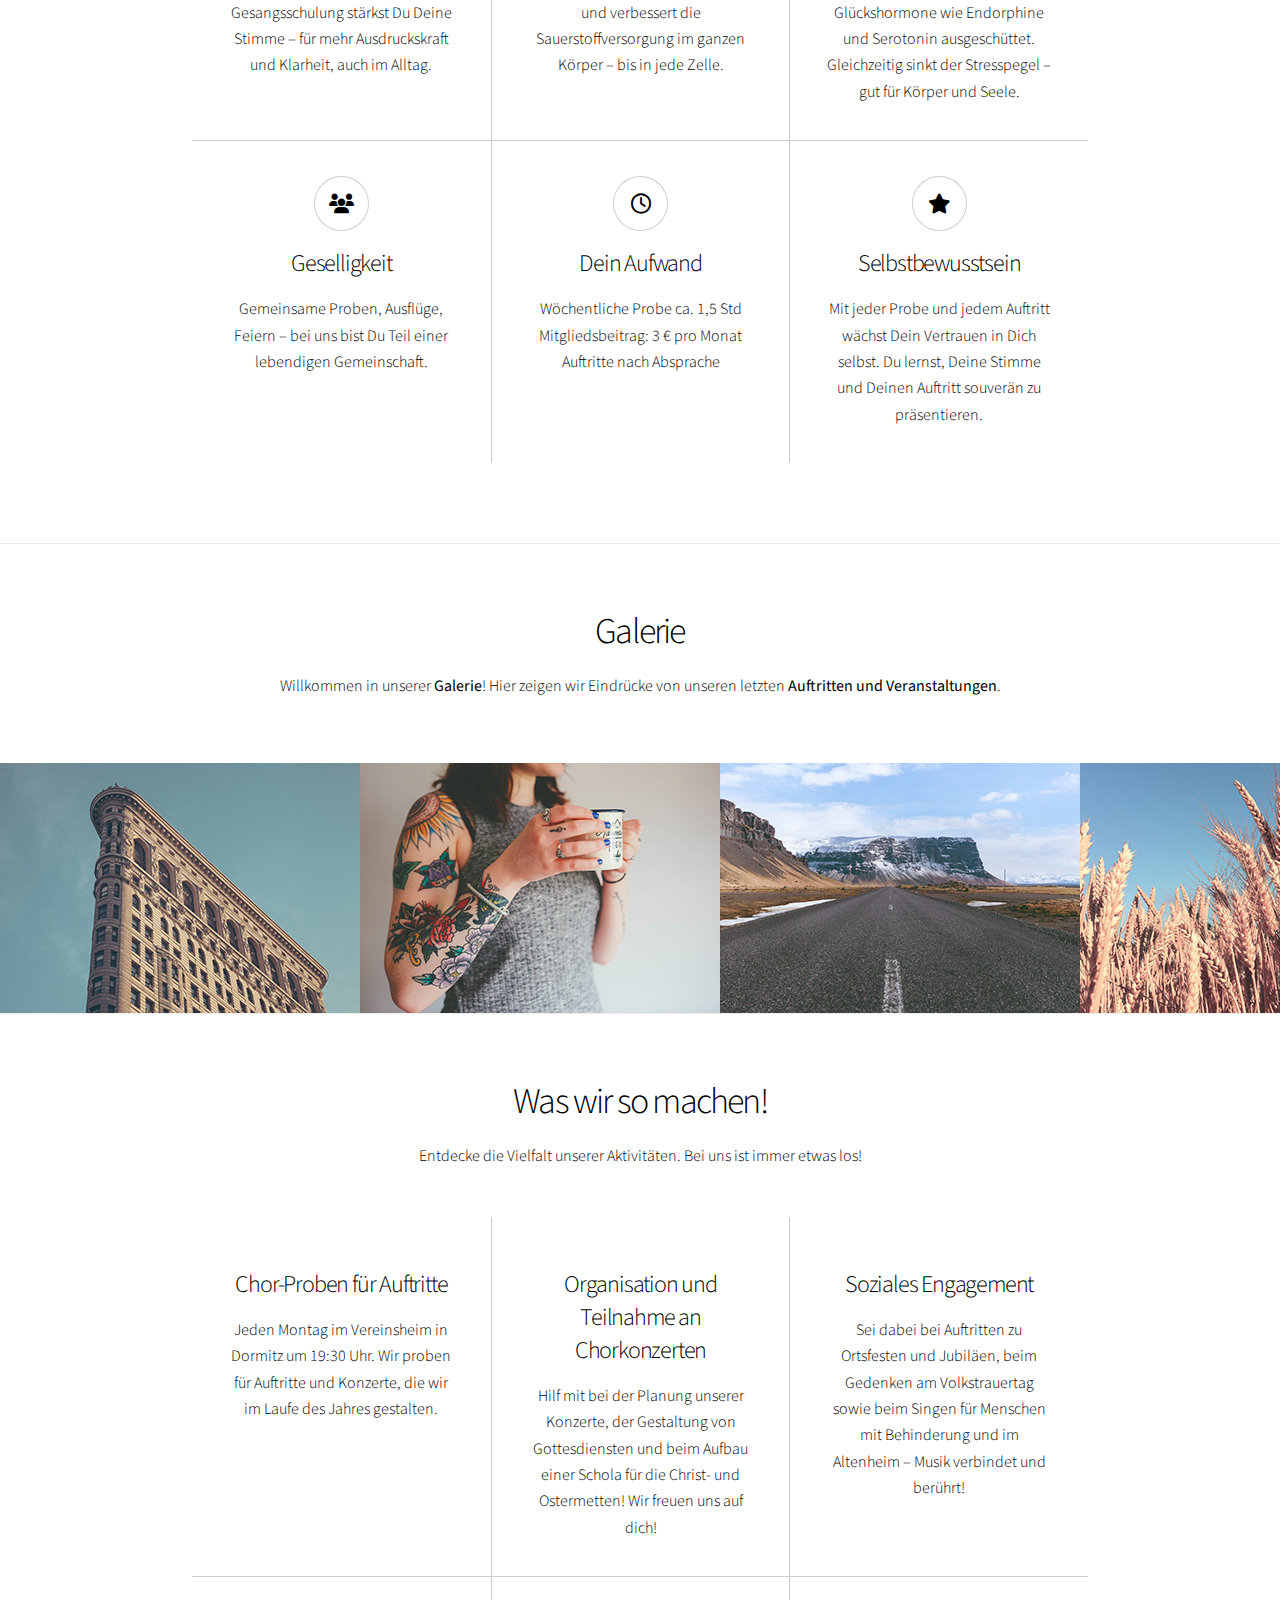
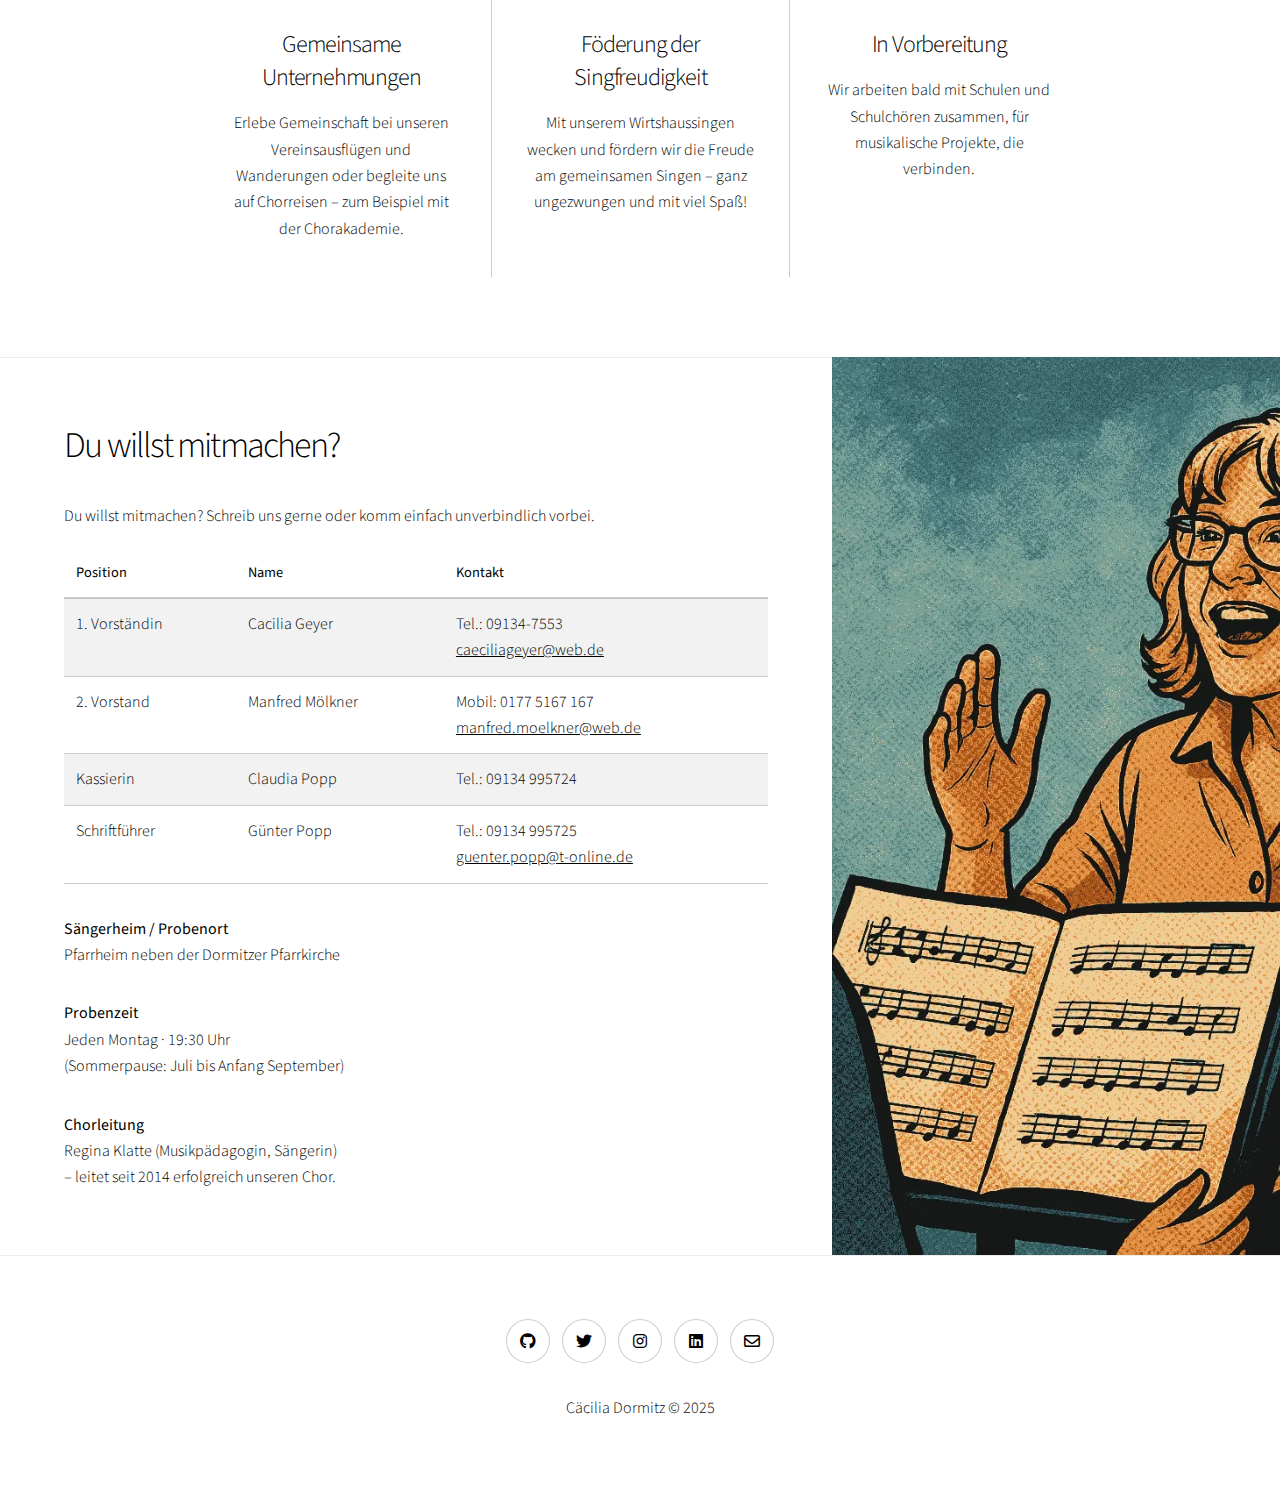
==== commit 62782ce5: "deploy: f8d471cba5c0c45af640f7eddb787f9730ff2427" ====
--- a/index.html
+++ b/index.html
@@ -1,8 +1,8 @@
 <!doctype html><html><link rel=stylesheet href=./css/custom.css><script type=text/javascript src=./js/custom.js></script><head><meta name=generator content="Hugo 0.145.0"><title>Cäcilia Dormitz</title>
-<meta charset=utf-8><meta name=viewport content="width=device-width,initial-scale=1,user-scalable=no"><meta name=description content><meta name=author content><meta name=msapplication-TileColor content="#da532c"><meta name=theme-color content="#ffffff"><link rel=apple-touch-icon sizes=180x180 href=./apple-touch-icon.png><link rel=icon type=image/png sizes=32x32 href=./favicon-32x32.png><link rel=icon type=image/png sizes=16x16 href=./favicon-16x16.png><link rel=manifest href=./site.webmanifest><link rel=mask-icon href=./safari-pinned-tab.svg color=#5bbad5><link rel=stylesheet href=./css/main.min.css><noscript><link rel=stylesheet href=./css/noscript.min.css></noscript><link rel=stylesheet href=./css/fontawesome-all.min.css></head><body class=is-preload><div id=wrapper class=divided><header id=site-header><div class=inner><a href=./ class=logo><img src=./images/logo.png alt=Logo>
+<meta charset=utf-8><meta name=viewport content="width=device-width,initial-scale=1,user-scalable=no"><meta name=description content><meta name=author content><meta name=msapplication-TileColor content="#da532c"><meta name=theme-color content="#ffffff"><link rel=apple-touch-icon sizes=180x180 href=./apple-touch-icon.png><link rel=icon type=image/png sizes=32x32 href=./favicon-32x32.png><link rel=icon type=image/png sizes=16x16 href=./favicon-16x16.png><link rel=manifest href=./site.webmanifest><link rel=mask-icon href=./safari-pinned-tab.svg color=#5bbad5><link rel=stylesheet href=./css/main.min.css><noscript><link rel=stylesheet href=./css/noscript.min.css></noscript><link rel=stylesheet href=./css/fontawesome-all.min.css></head><body class=is-preload><div id=wrapper class=divided><link rel=stylesheet href=./css/custom.css><header id=site-header><div class=inner><div class=logo-wrap><a href=./ class=logo><img src=./images/logo.png alt=Logo>
 </a><button id=nav-toggle aria-label="Toggle menu">
-&#9776;</button><nav id=nav><ul><li><a href=#>Startseite</a></li><li><a href=#wer>Über uns</a></li><li><a href=#contact>Kontakt</a></li><li><a href=#impressum>Impressum</a></li></ul></nav></div></header><section class="banner style3 orient-left content-align-left image-position-center fullscreen onload-image-fade-in onload-content-fade-right"><div class=content><h1>Cäcilia Dormitz</h1><p class=major>Willkommen beim Gesangsverein Cäcilia Dormitz - wo Musik und Gemeinschaft zusammenkommen</p><p>Seit über 100 Jahren begeistern wir mit unseren Chorklängen und bereichern das kulturelle Leben in Dormitz. Ob traditionelle Volkslieder oder moderne Chorstücke - bei uns finden Sie eine lebendige Gemeinschaft, die ihre Leidenschaft für den Gesang teilt.</p><ul class="actions stacked"><li><a href=#contact class="button primary large wide smooth-scroll-middle">Mach mit!</a></li></ul></div><div class=image><img src=images/logo_playful.png alt="Bild von einer Musiknote mit der Schrift Gesangsverein Cäcilia Dormitz"></div></section><section class="spotlight style1 orient-right content-align-left image-position-center onload-content-fade-in"><div class=content><h2>Gemeinsam klingt’s am schönsten</h2><p>Bei uns steht die Freude an der Musik und am Miteinander im Mittelpunkt. Unser Chor vereint Menschen aller Altersgruppen, die gerne gemeinsam singen – von Volksliedern und klassischen Werken bis hin zu Musicals, Schlagern und modernen Popsongs.
+<span class=icon>☰</span></button><nav id=nav><ul><li><a href=#>Startseite</a></li><li><a href=#wer>Über uns</a></li><li><a href=#contact>Kontakt</a></li><li><a href=#gallery>Gallery</a></li></ul></nav></div></header><section class="banner style3 orient-left content-align-left image-position-center fullscreen onload-image-fade-in onload-content-fade-right"><div class=content><h1>Cäcilia Dormitz</h1><p class=major>Willkommen beim Gesangsverein Cäcilia Dormitz - wo Musik und Gemeinschaft zusammenkommen</p><p>Seit über 100 Jahren begeistern wir mit unseren Chorklängen und bereichern das kulturelle Leben in Dormitz. Ob traditionelle Volkslieder oder moderne Chorstücke - bei uns finden Sie eine lebendige Gemeinschaft, die ihre Leidenschaft für den Gesang teilt.</p><ul class="actions stacked"><li><a href=#contact class="button primary large wide smooth-scroll-middle">Mach mit!</a></li></ul></div><div class=image><img src=images/logo_playful.webp alt="Bild von einer Musiknote mit der Schrift Gesangsverein Cäcilia Dormitz"></div></section><section class="spotlight style1 orient-right content-align-left image-position-center onload-content-fade-in"><div class=content><h2>Gemeinsam klingt’s am schönsten</h2><p>Bei uns steht die Freude an der Musik und am Miteinander im Mittelpunkt. Unser Chor vereint Menschen aller Altersgruppen, die gerne gemeinsam singen – von Volksliedern und klassischen Werken bis hin zu Musicals, Schlagern und modernen Popsongs.
 Unsere wöchentlichen Proben (montags um 19:30 Uhr) sind nur ein Teil dessen, was uns ausmacht. Wir gestalten Gottesdienste, Konzerte und Feste mit und unternehmen gemeinsam Vereinsausflüge, Wanderungen oder feiern stimmungsvoll Weihnachten.
-Musik verbindet – und bei uns entstehen dabei echte Freundschaften.</p></div><div class=image><img src=images/singers.png alt="Comichaftes Bild von Fröhlichen singenden Menschen"></div></section><section class="spotlight style1 orient-left content-align-left image-position-center onload-content-fade-in" id=wer><div class=content><h2>Wer sind wir?</h2><p><dl><dt>Unsere Geschichte</dt><dd>Der Gesangverein Cäcilia Dormitz wurde 1921 als Männerchor gegründet und singt seit 1984 als gemischter Chor. Im Jahr 2021 wurde uns die höchste deutsche Auszeichnung für Amateurchöre verliehen: Die Zelter-Plakette.<br><br></dd><dt>Unser Repertoire</dt><dd>Unser breit gefächertes Repertoire wird vom Chor bestimmt und umfasst:<ul><li>Schlager und Pop</li><li>Klassik aus Oper und Operette</li><li>Musical und Spiritual</li><li>Folklore und Volkslieder</li></ul></dd></dl></p></div><div class=image><img src=images/vorstand.jpg alt="Historisches Foto des Gesangvereins Cäcilia Dormitz"></div></section><section class="spotlight style4 orient-center content-align-left image-position-center onload-content-fade-in"><div class=content><h2>Wir brauchen Dich!</h2><p><dl><dt>Sängerinnen und Sänger</dt><dd>...die gerne im Chor mitsingen und unsere Stimmen bereichern.</dd><br><dt>Mitglieder</dt><dd>...die mit anpacken – bei der Organisation von Konzerten sowie beim Auf- und Abbau unserer Veranstaltungen.</dd><br><dt>Fördermitglieder</dt><dd>...die unseren Verein finanziell durch ihren Mitgliedsbeitrag unterstützen.</dd><br><dt>Helfer mit speziellem Know-how</dt><dd><ul><li>MS-Office-Kenntnisse</li><li>IT-Erfahrung für die Pflege unserer Website</li><li>Grafikdesign für Plakate und Flyer</li></ul></dd><br><dt>Instrumentale Unterstützung</dt><dd>...durch das Spiel eines Instruments zur Begleitung des Chors bei Auftritten – z. B. Klavier, Saiteninstrumente, Schlagzeug oder Schifferklavier.</dd></dl></p><ul class="actions stacked"><li><a href=#contact class=button>Kontaktiere uns</a></li></ul></div><div class=image><img src=images/weneedyou.png alt="Chorprobe von Cäcilia Dormitz"></div></section><section class="wrapper style1 align-center"><div class=inner><h2>Was hast Du davon?</h2><p>Entdecke, warum das Mitsingen bei uns so viel mehr ist als nur Musik.</p><div class="items style1 medium onload-fade-in"><section><span class="icon style2 major fa-microphone"></span><h3>Stimmtraining</h3><p>Durch professionelle Gesangsschulung stärkst Du Deine Stimme – für mehr Ausdruckskraft und Klarheit, auch im Alltag.</p></section><section><span class="icon solid style2 major fa-wind"></span><h3>Atemtechnik</h3><p>Singen fördert eine tiefe Atmung und verbessert die Sauerstoffversorgung im ganzen Körper – bis in jede Zelle.</p></section><section><span class="icon solid style2 major fa-heart"></span><h3>Gesundheit</h3><p>Beim Singen werden Glückshormone wie Endorphine und Serotonin ausgeschüttet. Gleichzeitig sinkt der Stresspegel – gut für Körper und Seele.</p></section><section><span class="icon solid style2 major fa-users"></span><h3>Geselligkeit</h3><p>Gemeinsame Proben, Ausflüge, Feiern – bei uns bist Du Teil einer lebendigen Gemeinschaft.</p></section><section><span class="icon style2 major fa-clock"></span><h3>Dein Aufwand</h3><p>Wöchentliche Probe ca. 1,5 Std
+Musik verbindet – und bei uns entstehen dabei echte Freundschaften.</p></div><div class=image><img src=images/singers.webp alt="Comichaftes Bild von Fröhlichen singenden Menschen"></div></section><section class="spotlight style1 orient-left content-align-left image-position-center onload-content-fade-in" id=wer><div class=content><h2>Wer sind wir?</h2><p><dl><dt>Unsere Geschichte</dt><dd>Der Gesangverein Cäcilia Dormitz wurde 1921 als Männerchor gegründet und singt seit 1984 als gemischter Chor. Im Jahr 2021 wurde uns die höchste deutsche Auszeichnung für Amateurchöre verliehen: Die Zelter-Plakette.<br><br></dd><dt>Unser Repertoire</dt><dd>Unser breit gefächertes Repertoire wird vom Chor bestimmt und umfasst:<ul><li>Schlager und Pop</li><li>Klassik aus Oper und Operette</li><li>Musical und Spiritual</li><li>Folklore und Volkslieder</li></ul></dd></dl></p></div><div class=image><img src=images/vorstand.webp alt="Historisches Foto des Gesangvereins Cäcilia Dormitz"></div></section><section class="spotlight style4 orient-center content-align-left image-position-center onload-content-fade-in"><div class=content><h2>Wir brauchen Dich!</h2><p><dl><dt>Sängerinnen und Sänger</dt><dd>...die gerne im Chor mitsingen und unsere Stimmen bereichern.</dd><br><dt>Mitglieder</dt><dd>...die mit anpacken – bei der Organisation von Konzerten sowie beim Auf- und Abbau unserer Veranstaltungen.</dd><br><dt>Fördermitglieder</dt><dd>...die unseren Verein finanziell durch ihren Mitgliedsbeitrag unterstützen.</dd><br><dt>Helfer mit speziellem Know-how</dt><dd><ul><li>MS-Office-Kenntnisse</li><li>IT-Erfahrung für die Pflege unserer Website</li><li>Grafikdesign für Plakate und Flyer</li></ul></dd><br><dt>Instrumentale Unterstützung</dt><dd>...durch das Spiel eines Instruments zur Begleitung des Chors bei Auftritten – z. B. Klavier, Saiteninstrumente, Schlagzeug oder Schifferklavier.</dd></dl></p><ul class="actions stacked"><li><a href=#contact class=button>Kontaktiere uns</a></li></ul></div><div class=image><img src=images/weneedyou.webp alt="Chorprobe von Cäcilia Dormitz"></div></section><section class="wrapper style1 align-center"><div class=inner><h2>Was hast Du davon?</h2><p>Entdecke, warum das Mitsingen bei uns so viel mehr ist als nur Musik.</p><div class="items style1 medium onload-fade-in"><section><span class="icon style2 major fa-microphone"></span><h3>Stimmtraining</h3><p>Durch professionelle Gesangsschulung stärkst Du Deine Stimme – für mehr Ausdruckskraft und Klarheit, auch im Alltag.</p></section><section><span class="icon solid style2 major fa-wind"></span><h3>Atemtechnik</h3><p>Singen fördert eine tiefe Atmung und verbessert die Sauerstoffversorgung im ganzen Körper – bis in jede Zelle.</p></section><section><span class="icon solid style2 major fa-heart"></span><h3>Gesundheit</h3><p>Beim Singen werden Glückshormone wie Endorphine und Serotonin ausgeschüttet. Gleichzeitig sinkt der Stresspegel – gut für Körper und Seele.</p></section><section><span class="icon solid style2 major fa-users"></span><h3>Geselligkeit</h3><p>Gemeinsame Proben, Ausflüge, Feiern – bei uns bist Du Teil einer lebendigen Gemeinschaft.</p></section><section><span class="icon style2 major fa-clock"></span><h3>Dein Aufwand</h3><p>Wöchentliche Probe ca. 1,5 Std
 Mitgliedsbeitrag: 3 € pro Monat
-Auftritte nach Absprache</p></section><section><span class="icon solid style2 major fa-star"></span><h3>Selbstbewusstsein</h3><p>Mit jeder Probe und jedem Auftritt wächst Dein Vertrauen in Dich selbst. Du lernst, Deine Stimme und Deinen Auftritt souverän zu präsentieren.</p></section></div></div></section><section class="wrapper style1 align-center"><div class=inner><h2>Galerie</h2><p>Willkommen in unserer <strong>Galerie</strong>! Hier zeigen wir Eindrücke von unseren letzten <strong>Auftritten und Veranstaltungen</strong>.</p></div><div class="gallery style2 medium lightbox onload-content-fade-in"><article><a href=images/gallery/fulls/01.jpg class=image><img src=images/gallery/thumbs/01.jpg alt></a><div class=caption><h3>Title</h3><p>Lorem ipsum dolor amet, consectetur magna etiam elit. Etiam sed ultrices.</p><ul class="actions fixed"><li><span class="button small">Details</span></li></ul></div></article><article><a href=images/gallery/fulls/02.jpg class=image><img src=images/gallery/thumbs/02.jpg alt></a><div class=caption><h3>Title</h3><p>Lorem ipsum dolor amet, consectetur magna etiam elit. Etiam sed ultrices.</p><ul class="actions fixed"><li><span class="button small">Details</span></li></ul></div></article><article><a href=images/gallery/fulls/03.jpg class=image><img src=images/gallery/thumbs/03.jpg alt></a><div class=caption><h3>Title</h3><p>Lorem ipsum dolor amet, consectetur magna etiam elit. Etiam sed ultrices.</p><ul class="actions fixed"><li><span class="button small">Details</span></li></ul></div></article><article><a href=images/gallery/fulls/04.jpg class=image><img src=images/gallery/thumbs/04.jpg alt></a><div class=caption><h3>Title</h3><p>Lorem ipsum dolor amet, consectetur magna etiam elit. Etiam sed ultrices.</p><ul class="actions fixed"><li><span class="button small">Details</span></li></ul></div></article><article><a href=images/gallery/fulls/05.jpg class=image><img src=images/gallery/thumbs/05.jpg alt></a><div class=caption><h3>Title</h3><p>Lorem ipsum dolor amet, consectetur magna etiam elit. Etiam sed ultrices.</p><ul class="actions fixed"><li><span class="button small">Details</span></li></ul></div></article><article><a href=images/gallery/fulls/06.jpg class=image><img src=images/gallery/thumbs/06.jpg alt></a><div class=caption><h3>Title</h3><p>Lorem ipsum dolor amet, consectetur magna etiam elit. Etiam sed ultrices.</p><ul class="actions fixed"><li><span class="button small">Details</span></li></ul></div></article><article><a href=images/gallery/fulls/07.jpg class=image><img src=images/gallery/thumbs/07.jpg alt></a><div class=caption><h3>Title</h3><p>Lorem ipsum dolor amet, consectetur magna etiam elit. Etiam sed ultrices.</p><ul class="actions fixed"><li><span class="button small">Details</span></li></ul></div></article><article><a href=images/gallery/fulls/08.jpg class=image><img src=images/gallery/thumbs/08.jpg alt></a><div class=caption><h3>Title</h3><p>Lorem ipsum dolor amet, consectetur magna etiam elit. Etiam sed ultrices.</p><ul class="actions fixed"><li><span class="button small">Details</span></li></ul></div></article><article><a href=images/gallery/fulls/09.jpg class=image><img src=images/gallery/thumbs/09.jpg alt></a><div class=caption><h3>Title</h3><p>Lorem ipsum dolor amet, consectetur magna etiam elit. Etiam sed ultrices.</p><ul class="actions fixed"><li><span class="button small">Details</span></li></ul></div></article><article><a href=images/gallery/fulls/10.jpg class=image><img src=images/gallery/thumbs/10.jpg alt></a><div class=caption><h3>Title</h3><p>Lorem ipsum dolor amet, consectetur magna etiam elit. Etiam sed ultrices.</p><ul class="actions fixed"><li><span class="button small">Details</span></li></ul></div></article><article><a href=images/gallery/fulls/11.jpg class=image><img src=images/gallery/thumbs/11.jpg alt></a><div class=caption><h3>Title</h3><p>Lorem ipsum dolor amet, consectetur magna etiam elit. Etiam sed ultrices.</p><ul class="actions fixed"><li><span class="button small">Details</span></li></ul></div></article><article><a href=images/gallery/fulls/12.jpg class=image><img src=images/gallery/thumbs/12.jpg alt></a><div class=caption><h3>Title</h3><p>Lorem ipsum dolor amet, consectetur magna etiam elit. Etiam sed ultrices.</p><ul class="actions fixed"><li><span class="button small">Details</span></li></ul></div></article></div></section><section class="wrapper style1 align-center"><div class=inner><h2>Was wir so machen!</h2><p>Entdecke die Vielfalt unserer Aktivitäten. Bei uns ist immer etwas los!</p><div class="items style1 medium onload-fade-in"><section><span class="icon style2 major"></span><h3>Chor-Proben für Auftritte</h3><p>Jeden Montag im Vereinsheim in Dormitz um 19:30 Uhr. Wir proben für Auftritte und Konzerte, die wir im Laufe des Jahres gestalten.</p></section><section><span class="icon solid style2 major"></span><h3>Organisation und Teilnahme an Chorkonzerten</h3><p>Hilf mit bei der Planung unserer Konzerte, der Gestaltung von Gottesdiensten und beim Aufbau einer Schola für die Christ- und Ostermetten! Wir freuen uns auf dich!</p></section><section><span class="icon solid style2 major"></span><h3>Soziales Engagement</h3><p>Sei dabei bei Auftritten zu Ortsfesten und Jubiläen, beim Gedenken am Volkstrauertag sowie beim Singen für Menschen mit Behinderung und im Altenheim – Musik verbindet und berührt!</p></section><section><span class="icon solid style2 major"></span><h3>Gemeinsame Unternehmungen</h3><p>Erlebe Gemeinschaft bei unseren Vereinsausflügen und Wanderungen oder begleite uns auf Chorreisen – zum Beispiel mit der Chorakademie.</p></section><section><span class="icon style2 major"></span><h3>Föderung der Singfreudigkeit</h3><p>Mit unserem Wirtshaussingen wecken und fördern wir die Freude am gemeinsamen Singen – ganz ungezwungen und mit viel Spaß!</p></section><section><span class="icon solid style2 major"></span><h3>In Vorbereitung</h3><p>Wir arbeiten bald mit Schulen und Schulchören zusammen, für musikalische Projekte, die verbinden.</p></section></div></div></section><section class="spotlight style1 orient-left content-align-left image-position-center onload-content-fade-in" id=contact><div class=content><h2>Du willst mitmachen?</h2><p><p>Du willst mitmachen? Schreib uns gerne oder komm einfach unverbindlich vorbei.</p><table border=1 cellpadding=8 cellspacing=0><thead><tr><th>Position</th><th>Name</th><th>Kontakt</th></tr></thead><tbody><tr><td>1. Vorständin</td><td>Cacilia Geyer</td><td>Tel.: 09134-7553<br><a href=mailto:caeciliageyer@web.de>caeciliageyer@web.de</a></td></tr><tr><td>2. Vorstand</td><td>Manfred Mölkner</td><td>Mobil: 0177 5167 167<br><a href=mailto:manfred.moelkner@web.de>manfred.moelkner@web.de</a></td></tr><tr><td>Kassierin</td><td>Claudia Popp</td><td>Tel.: 09134 995724</td></tr><tr><td>Schriftführer</td><td>Günter Popp</td><td>Tel.: 09134 995725<br><a href=mailto:guenter.popp@t-online.de>guenter.popp@t-online.de</a></td></tr></tbody></table><p><strong>Sängerheim / Probenort</strong><br>Pfarrheim neben der Dormitzer Pfarrkirche</p><p><strong>Probenzeit</strong><br>Jeden Montag · 19:30 Uhr<br>(Sommerpause: Juli bis Anfang September)<p><strong>Chorleitung</strong><br>Regina Klatte (Musikpädagogin, Sängerin)<br>– leitet seit 2014 erfolgreich unseren Chor.</p></p></div><div class=image><img src=images/weare.png alt="Chorprobe von Cäcilia Dormitz"></div></section><footer class="wrapper style1 align-center"><div class=inner><ul class=icons><li><a target=_blank href=https://github.com/caressofsteel/ class="icon brands style2 fa-github"><span class=label>Github</span></a></li><li><a target=_blank href=https://twitter.com/caressofsteel_ class="icon brands style2 fa-twitter"><span class=label>Twitter</span></a></li><li><a target=_blank href=https://instagram.com class="icon brands style2 fa-instagram"><span class=label>Instagram</span></a></li><li><a target=_blank href=https://linkedin.com class="icon brands style2 fa-linkedin"><span class=label>LinkedIn</span></a></li><li><a target=_blank href=mailto:caressofsteel@protonmail.com class="fav icon style2 fa-envelope"><span class=label>Email</span></a></li></ul><p>Cäcilia Dormitz &copy; 2025</p></div></footer><script type=text/javascript src=./js/fontawesome-all.min.js></script></div><script src=./js/bundle.min.js></script></body></html>+Auftritte nach Absprache</p></section><section><span class="icon solid style2 major fa-star"></span><h3>Selbstbewusstsein</h3><p>Mit jeder Probe und jedem Auftritt wächst Dein Vertrauen in Dich selbst. Du lernst, Deine Stimme und Deinen Auftritt souverän zu präsentieren.</p></section></div></div></section><section class="wrapper style1 align-center" id=gallery><div class=inner><h2>Galerie</h2><p>Willkommen in unserer <strong>Galerie</strong>! Hier zeigen wir Eindrücke von unseren letzten <strong>Auftritten und Veranstaltungen</strong>.</p></div><div class="gallery style2 medium"><article><a href=images/gallery/fulls/01.jpg class=image><img src=images/gallery/thumbs/01.jpg alt></a><div class=caption><h3>Title</h3><p>Lorem ipsum dolor amet, consectetur magna etiam elit. Etiam sed ultrices.</p><ul class="actions fixed"><li><span class="button small">Details</span></li></ul></div></article><article><a href=images/gallery/fulls/02.jpg class=image><img src=images/gallery/thumbs/02.jpg alt></a><div class=caption><h3>Title</h3><p>Lorem ipsum dolor amet, consectetur magna etiam elit. Etiam sed ultrices.</p><ul class="actions fixed"><li><span class="button small">Details</span></li></ul></div></article><article><a href=images/gallery/fulls/03.jpg class=image><img src=images/gallery/thumbs/03.jpg alt></a><div class=caption><h3>Title</h3><p>Lorem ipsum dolor amet, consectetur magna etiam elit. Etiam sed ultrices.</p><ul class="actions fixed"><li><span class="button small">Details</span></li></ul></div></article><article><a href=images/gallery/fulls/04.jpg class=image><img src=images/gallery/thumbs/04.jpg alt></a><div class=caption><h3>Title</h3><p>Lorem ipsum dolor amet, consectetur magna etiam elit. Etiam sed ultrices.</p><ul class="actions fixed"><li><span class="button small">Details</span></li></ul></div></article><article><a href=images/gallery/fulls/05.jpg class=image><img src=images/gallery/thumbs/05.jpg alt></a><div class=caption><h3>Title</h3><p>Lorem ipsum dolor amet, consectetur magna etiam elit. Etiam sed ultrices.</p><ul class="actions fixed"><li><span class="button small">Details</span></li></ul></div></article><article><a href=images/gallery/fulls/06.jpg class=image><img src=images/gallery/thumbs/06.jpg alt></a><div class=caption><h3>Title</h3><p>Lorem ipsum dolor amet, consectetur magna etiam elit. Etiam sed ultrices.</p><ul class="actions fixed"><li><span class="button small">Details</span></li></ul></div></article><article><a href=images/gallery/fulls/07.jpg class=image><img src=images/gallery/thumbs/07.jpg alt></a><div class=caption><h3>Title</h3><p>Lorem ipsum dolor amet, consectetur magna etiam elit. Etiam sed ultrices.</p><ul class="actions fixed"><li><span class="button small">Details</span></li></ul></div></article><article><a href=images/gallery/fulls/08.jpg class=image><img src=images/gallery/thumbs/08.jpg alt></a><div class=caption><h3>Title</h3><p>Lorem ipsum dolor amet, consectetur magna etiam elit. Etiam sed ultrices.</p><ul class="actions fixed"><li><span class="button small">Details</span></li></ul></div></article><article><a href=images/gallery/fulls/09.jpg class=image><img src=images/gallery/thumbs/09.jpg alt></a><div class=caption><h3>Title</h3><p>Lorem ipsum dolor amet, consectetur magna etiam elit. Etiam sed ultrices.</p><ul class="actions fixed"><li><span class="button small">Details</span></li></ul></div></article><article><a href=images/gallery/fulls/10.jpg class=image><img src=images/gallery/thumbs/10.jpg alt></a><div class=caption><h3>Title</h3><p>Lorem ipsum dolor amet, consectetur magna etiam elit. Etiam sed ultrices.</p><ul class="actions fixed"><li><span class="button small">Details</span></li></ul></div></article><article><a href=images/gallery/fulls/11.jpg class=image><img src=images/gallery/thumbs/11.jpg alt></a><div class=caption><h3>Title</h3><p>Lorem ipsum dolor amet, consectetur magna etiam elit. Etiam sed ultrices.</p><ul class="actions fixed"><li><span class="button small">Details</span></li></ul></div></article><article><a href=images/gallery/fulls/12.jpg class=image><img src=images/gallery/thumbs/12.jpg alt></a><div class=caption><h3>Title</h3><p>Lorem ipsum dolor amet, consectetur magna etiam elit. Etiam sed ultrices.</p><ul class="actions fixed"><li><span class="button small">Details</span></li></ul></div></article></div></section><section class="wrapper style1 align-center"><div class=inner><h2>Was wir so machen!</h2><p>Entdecke die Vielfalt unserer Aktivitäten. Bei uns ist immer etwas los!</p><div class="items style1 medium onload-fade-in"><section><span class="icon style2 major"></span><h3>Chor-Proben für Auftritte</h3><p>Jeden Montag im Vereinsheim in Dormitz um 19:30 Uhr. Wir proben für Auftritte und Konzerte, die wir im Laufe des Jahres gestalten.</p></section><section><span class="icon solid style2 major"></span><h3>Organisation und Teilnahme an Chorkonzerten</h3><p>Hilf mit bei der Planung unserer Konzerte, der Gestaltung von Gottesdiensten und beim Aufbau einer Schola für die Christ- und Ostermetten! Wir freuen uns auf dich!</p></section><section><span class="icon solid style2 major"></span><h3>Soziales Engagement</h3><p>Sei dabei bei Auftritten zu Ortsfesten und Jubiläen, beim Gedenken am Volkstrauertag sowie beim Singen für Menschen mit Behinderung und im Altenheim – Musik verbindet und berührt!</p></section><section><span class="icon solid style2 major"></span><h3>Gemeinsame Unternehmungen</h3><p>Erlebe Gemeinschaft bei unseren Vereinsausflügen und Wanderungen oder begleite uns auf Chorreisen – zum Beispiel mit der Chorakademie.</p></section><section><span class="icon style2 major"></span><h3>Föderung der Singfreudigkeit</h3><p>Mit unserem Wirtshaussingen wecken und fördern wir die Freude am gemeinsamen Singen – ganz ungezwungen und mit viel Spaß!</p></section><section><span class="icon solid style2 major"></span><h3>In Vorbereitung</h3><p>Wir arbeiten bald mit Schulen und Schulchören zusammen, für musikalische Projekte, die verbinden.</p></section></div></div></section><section class="spotlight style1 orient-left content-align-left image-position-center onload-content-fade-in" id=contact><div class=content><h2>Du willst mitmachen?</h2><p><p>Du willst mitmachen? Schreib uns gerne oder komm einfach unverbindlich vorbei.</p><table border=1 cellpadding=8 cellspacing=0><thead><tr><th>Position</th><th>Name</th><th>Kontakt</th></tr></thead><tbody><tr><td>1. Vorständin</td><td>Cacilia Geyer</td><td>Tel.: 09134-7553<br><a href=mailto:caeciliageyer@web.de>caeciliageyer@web.de</a></td></tr><tr><td>2. Vorstand</td><td>Manfred Mölkner</td><td>Mobil: 0177 5167 167<br><a href=mailto:manfred.moelkner@web.de>manfred.moelkner@web.de</a></td></tr><tr><td>Kassierin</td><td>Claudia Popp</td><td>Tel.: 09134 995724</td></tr><tr><td>Schriftführer</td><td>Günter Popp</td><td>Tel.: 09134 995725<br><a href=mailto:guenter.popp@t-online.de>guenter.popp@t-online.de</a></td></tr></tbody></table><p><strong>Sängerheim / Probenort</strong><br>Pfarrheim neben der Dormitzer Pfarrkirche</p><p><strong>Probenzeit</strong><br>Jeden Montag · 19:30 Uhr<br>(Sommerpause: Juli bis Anfang September)<p><strong>Chorleitung</strong><br>Regina Klatte (Musikpädagogin, Sängerin)<br>– leitet seit 2014 erfolgreich unseren Chor.</p></p></div><div class=image><img src=images/weare.webp alt="Chorprobe von Cäcilia Dormitz"></div></section><footer class="wrapper style1 align-center"><div class=inner><ul class=icons><li><a target=_blank href=https://github.com/caressofsteel/ class="icon brands style2 fa-github"><span class=label>Github</span></a></li><li><a target=_blank href=https://twitter.com/caressofsteel_ class="icon brands style2 fa-twitter"><span class=label>Twitter</span></a></li><li><a target=_blank href=https://instagram.com class="icon brands style2 fa-instagram"><span class=label>Instagram</span></a></li><li><a target=_blank href=https://linkedin.com class="icon brands style2 fa-linkedin"><span class=label>LinkedIn</span></a></li><li><a target=_blank href=mailto:caressofsteel@protonmail.com class="fav icon style2 fa-envelope"><span class=label>Email</span></a></li></ul><p>Cäcilia Dormitz &copy; 2025</p></div></footer><script type=text/javascript src=./js/fontawesome-all.min.js></script></div><script src=./js/bundle.min.js></script></body></html>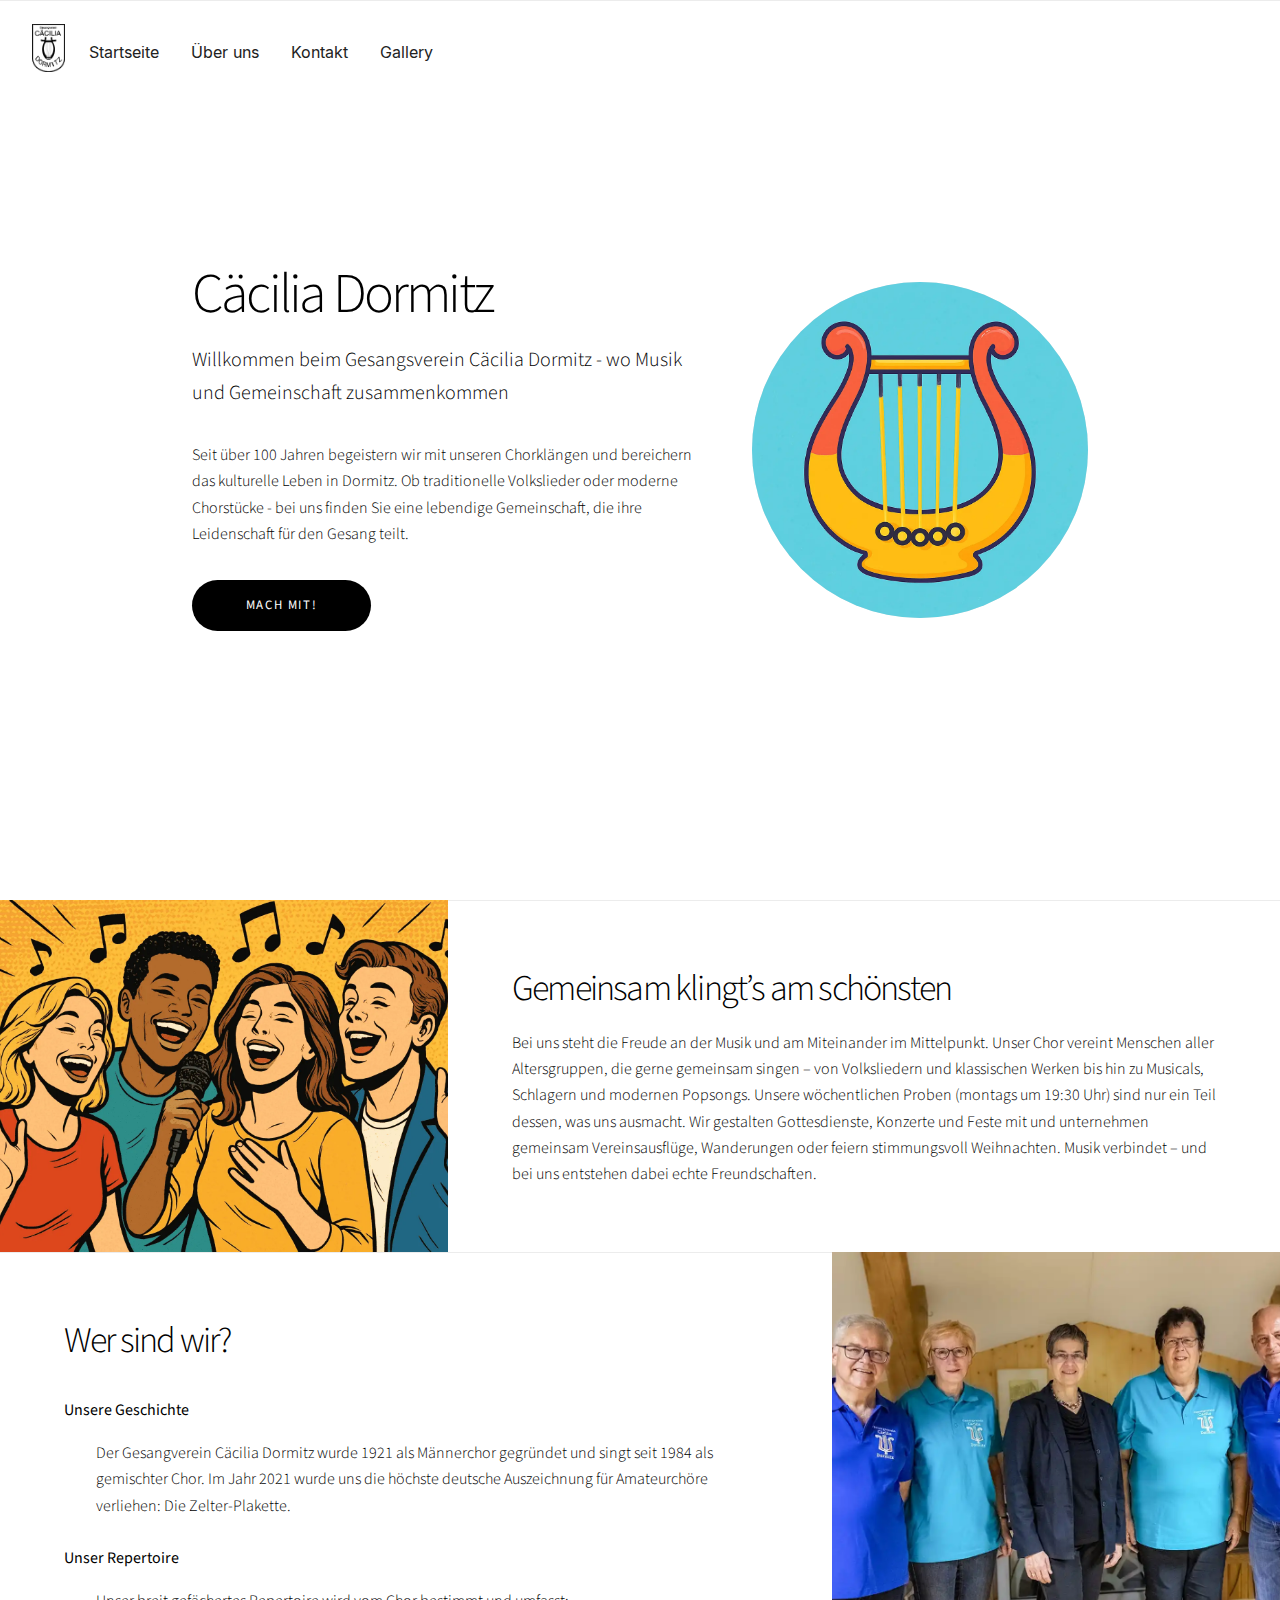
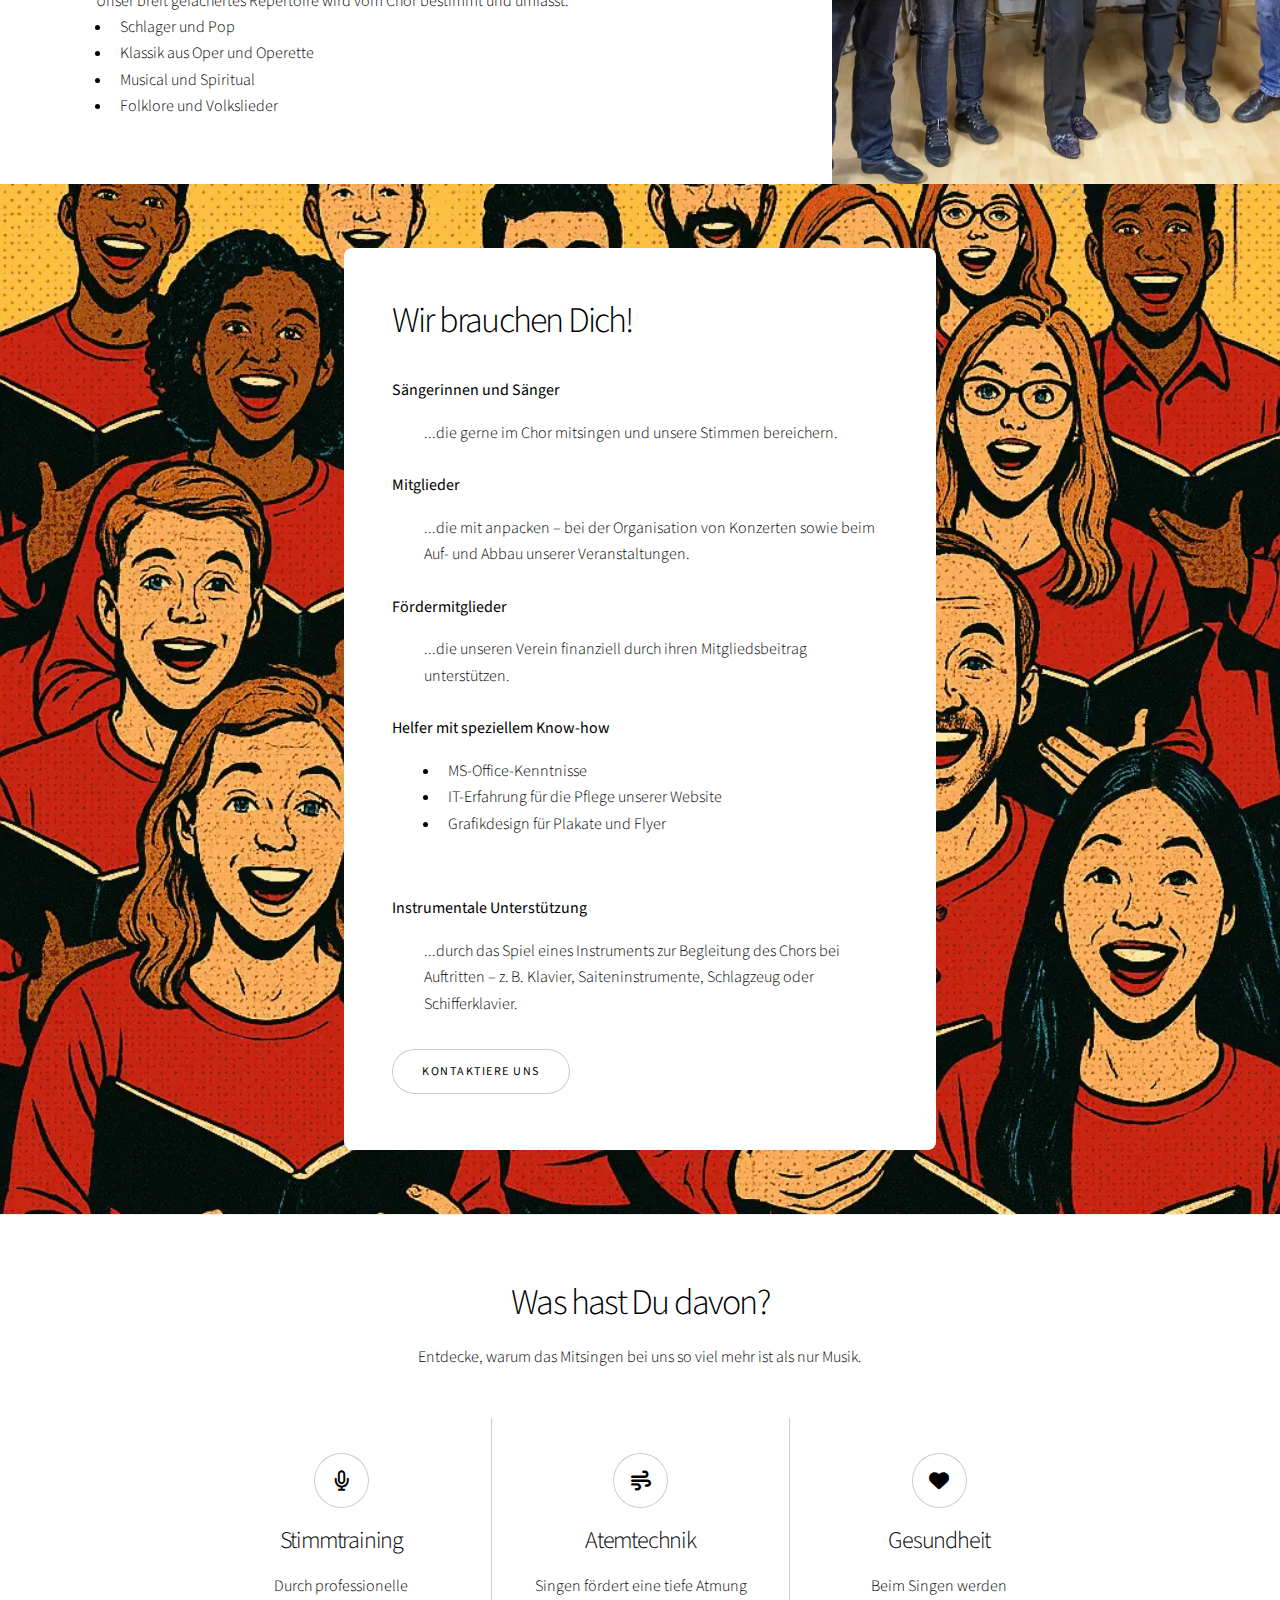
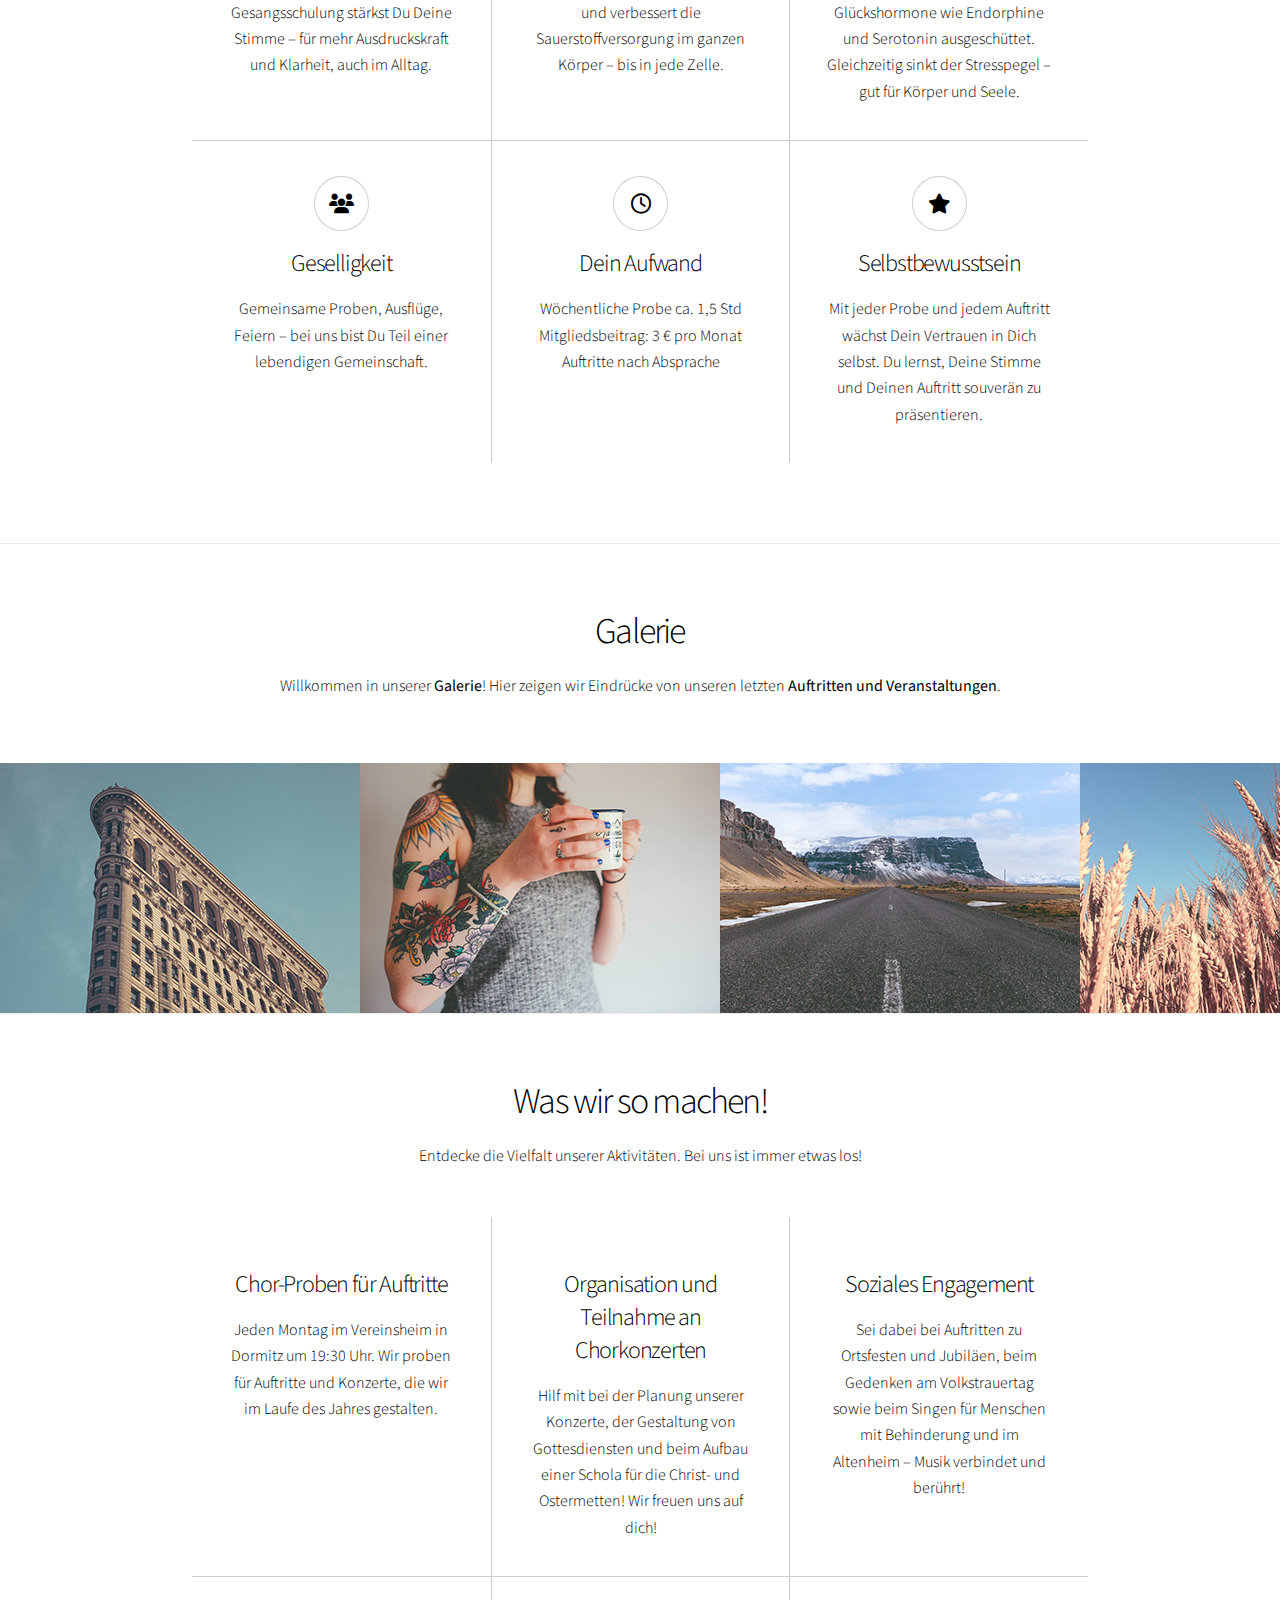
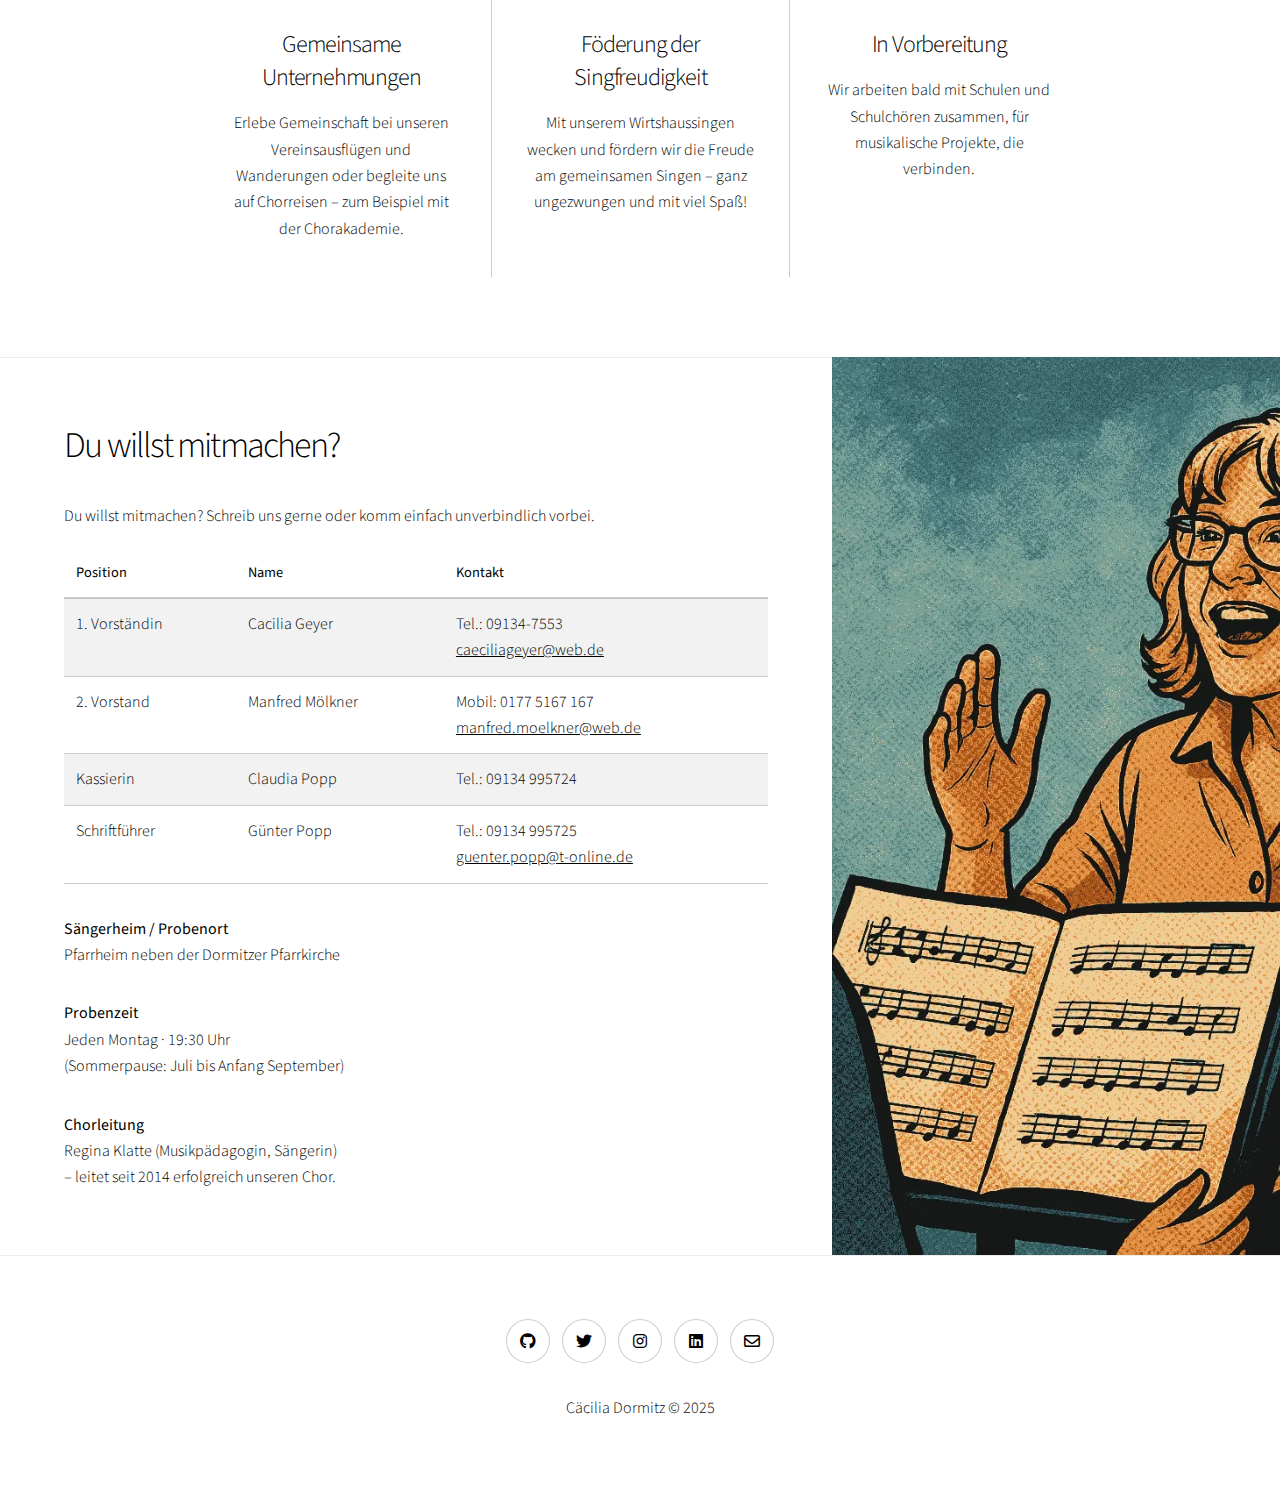
==== commit 1bc2dc82: "deploy: 401e015514c44917e756849316ba8c88d934a997" ====
--- a/index.html
+++ b/index.html
@@ -1,5 +1,5 @@
 <!doctype html><html><link rel=stylesheet href=./css/custom.css><script type=text/javascript src=./js/custom.js></script><head><meta name=generator content="Hugo 0.145.0"><title>Cäcilia Dormitz</title>
-<meta charset=utf-8><meta name=viewport content="width=device-width,initial-scale=1,user-scalable=no"><meta name=description content><meta name=author content><meta name=msapplication-TileColor content="#da532c"><meta name=theme-color content="#ffffff"><link rel=apple-touch-icon sizes=180x180 href=./apple-touch-icon.png><link rel=icon type=image/png sizes=32x32 href=./favicon-32x32.png><link rel=icon type=image/png sizes=16x16 href=./favicon-16x16.png><link rel=manifest href=./site.webmanifest><link rel=mask-icon href=./safari-pinned-tab.svg color=#5bbad5><link rel=stylesheet href=./css/main.min.css><noscript><link rel=stylesheet href=./css/noscript.min.css></noscript><link rel=stylesheet href=./css/fontawesome-all.min.css></head><body class=is-preload><div id=wrapper class=divided><link rel=stylesheet href=./css/custom.css><header id=site-header><div class=inner><div class=logo-wrap><a href=./ class=logo><img src=./images/logo.png alt=Logo>
+<meta charset=utf-8><meta name=viewport content="width=device-width,initial-scale=1,user-scalable=no"><meta name=description content><meta name=author content><meta name=msapplication-TileColor content="#da532c"><meta name=theme-color content="#ffffff"><link rel=apple-touch-icon sizes=180x180 href=./apple-touch-icon.png><link rel=icon type=image/png sizes=32x32 href=./favicon-32x32.png><link rel=icon type=image/png sizes=16x16 href=./favicon-16x16.png><link rel=manifest href=./site.webmanifest><link rel=mask-icon href=./safari-pinned-tab.svg color=#5bbad5><link rel=stylesheet href=./css/main.min.css><noscript><link rel=stylesheet href=./css/noscript.min.css></noscript></head><body class=is-preload><div id=wrapper class=divided><link rel=stylesheet href=./css/custom.css><header id=site-header><div class=inner><div class=logo-wrap><a href=./ class=logo><img src=./images/logo.png alt=Logo>
 </a><button id=nav-toggle aria-label="Toggle menu">
 <span class=icon>☰</span></button><nav id=nav><ul><li><a href=#>Startseite</a></li><li><a href=#wer>Über uns</a></li><li><a href=#contact>Kontakt</a></li><li><a href=#gallery>Gallery</a></li></ul></nav></div></header><section class="banner style3 orient-left content-align-left image-position-center fullscreen onload-image-fade-in onload-content-fade-right"><div class=content><h1>Cäcilia Dormitz</h1><p class=major>Willkommen beim Gesangsverein Cäcilia Dormitz - wo Musik und Gemeinschaft zusammenkommen</p><p>Seit über 100 Jahren begeistern wir mit unseren Chorklängen und bereichern das kulturelle Leben in Dormitz. Ob traditionelle Volkslieder oder moderne Chorstücke - bei uns finden Sie eine lebendige Gemeinschaft, die ihre Leidenschaft für den Gesang teilt.</p><ul class="actions stacked"><li><a href=#contact class="button primary large wide smooth-scroll-middle">Mach mit!</a></li></ul></div><div class=image><img src=images/logo_playful.webp alt="Bild von einer Musiknote mit der Schrift Gesangsverein Cäcilia Dormitz"></div></section><section class="spotlight style1 orient-right content-align-left image-position-center onload-content-fade-in"><div class=content><h2>Gemeinsam klingt’s am schönsten</h2><p>Bei uns steht die Freude an der Musik und am Miteinander im Mittelpunkt. Unser Chor vereint Menschen aller Altersgruppen, die gerne gemeinsam singen – von Volksliedern und klassischen Werken bis hin zu Musicals, Schlagern und modernen Popsongs.
 Unsere wöchentlichen Proben (montags um 19:30 Uhr) sind nur ein Teil dessen, was uns ausmacht. Wir gestalten Gottesdienste, Konzerte und Feste mit und unternehmen gemeinsam Vereinsausflüge, Wanderungen oder feiern stimmungsvoll Weihnachten.
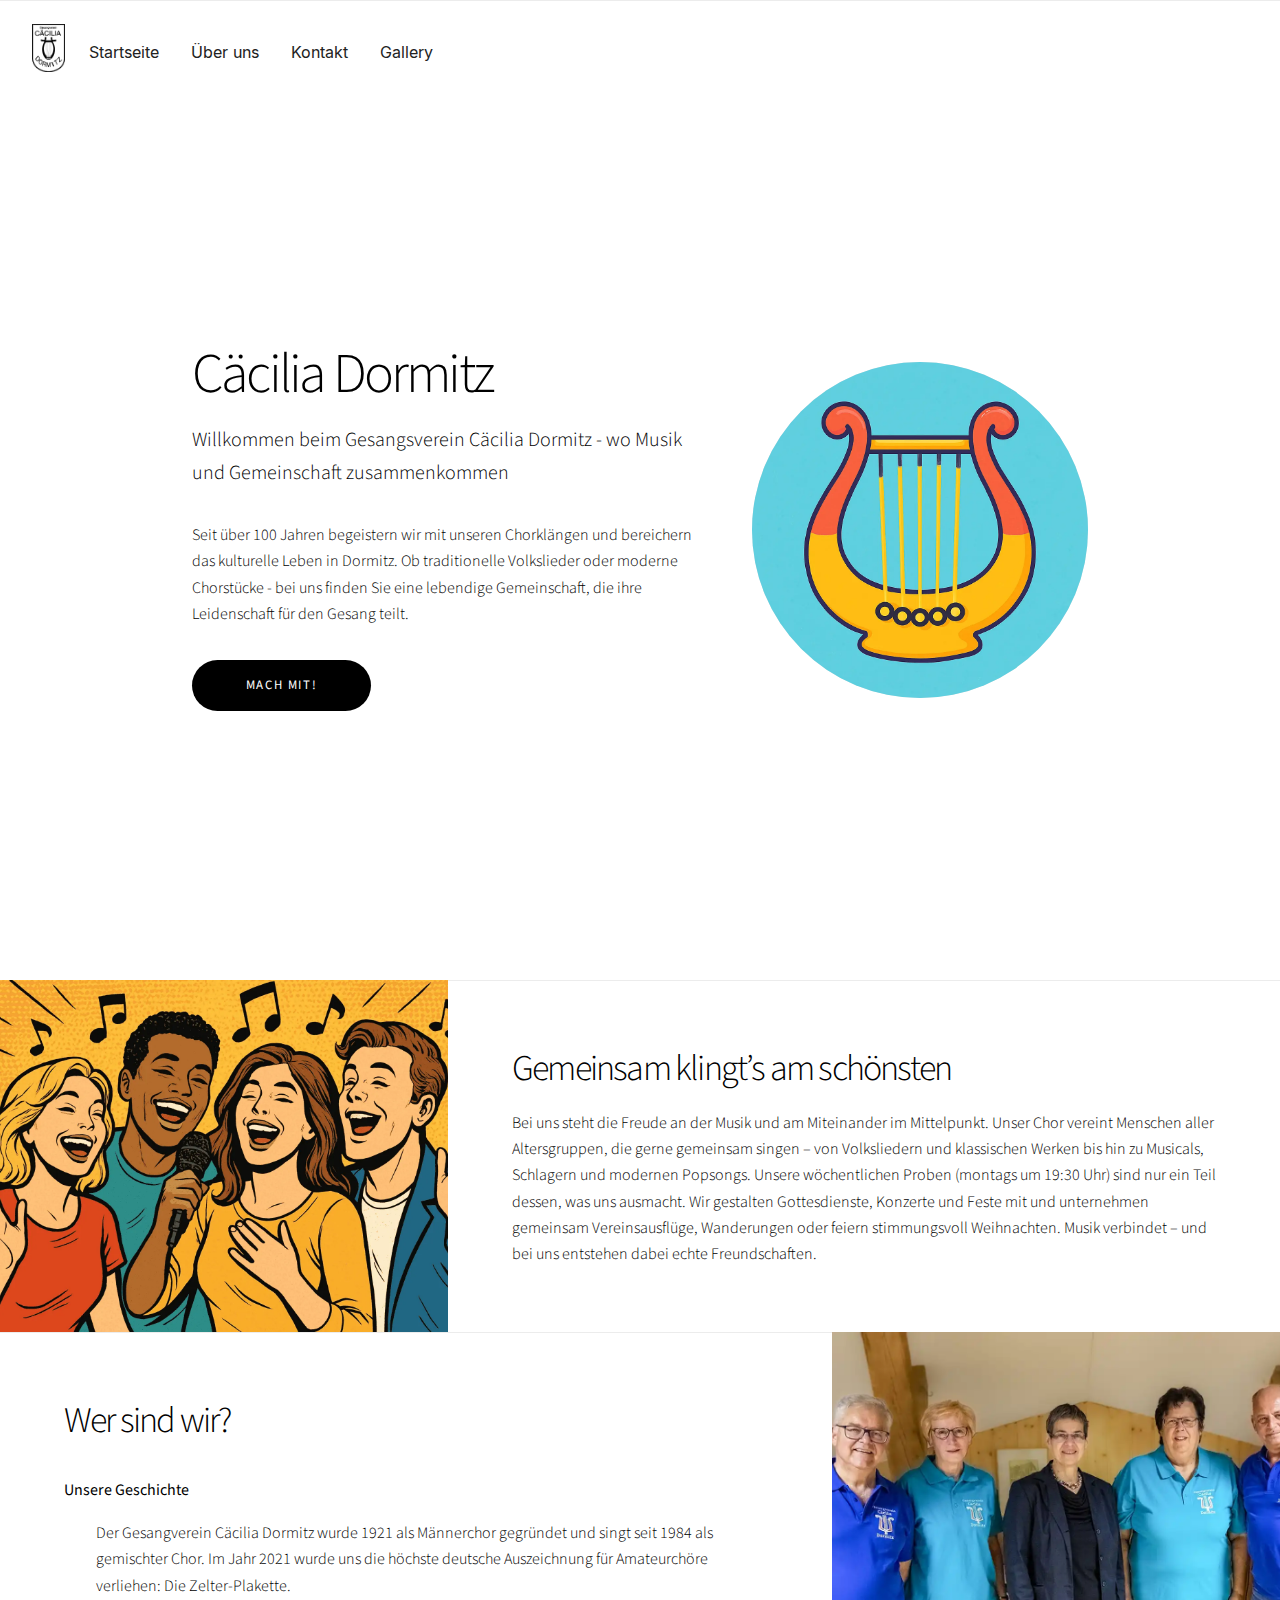
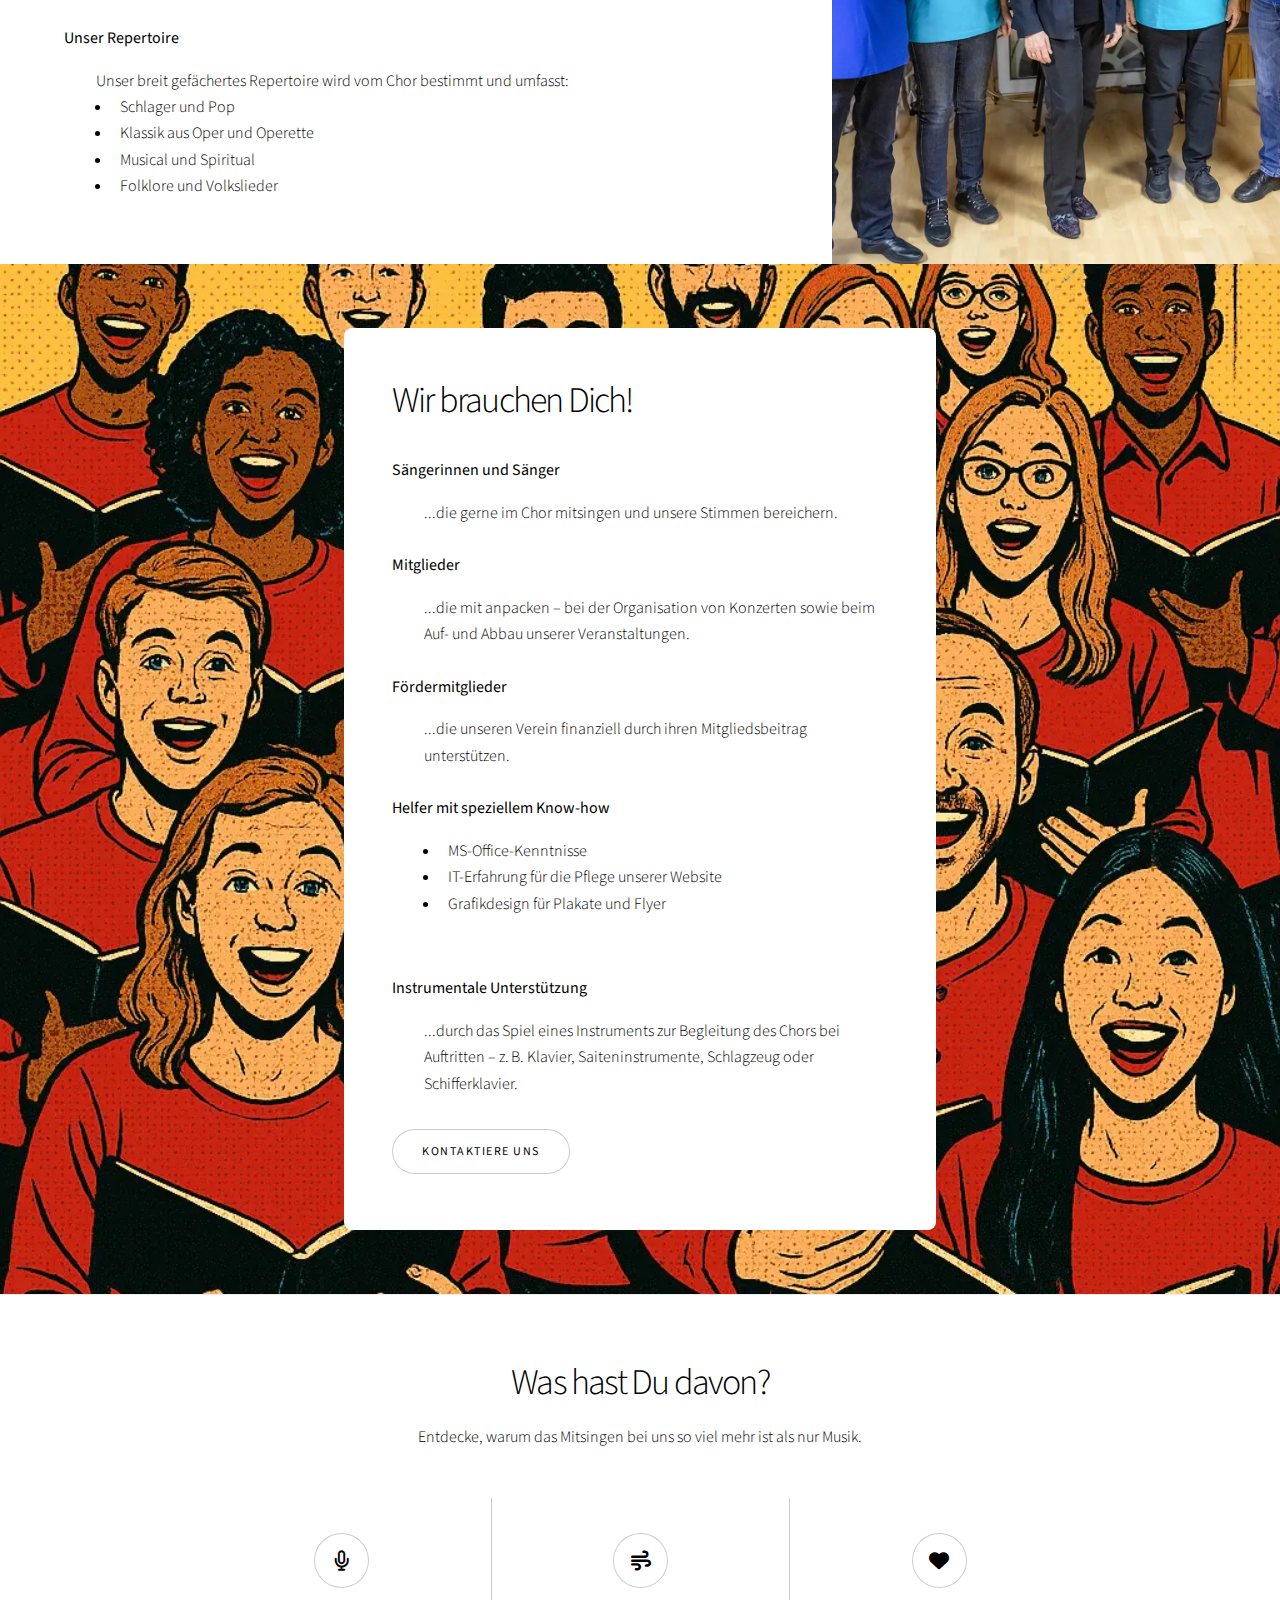
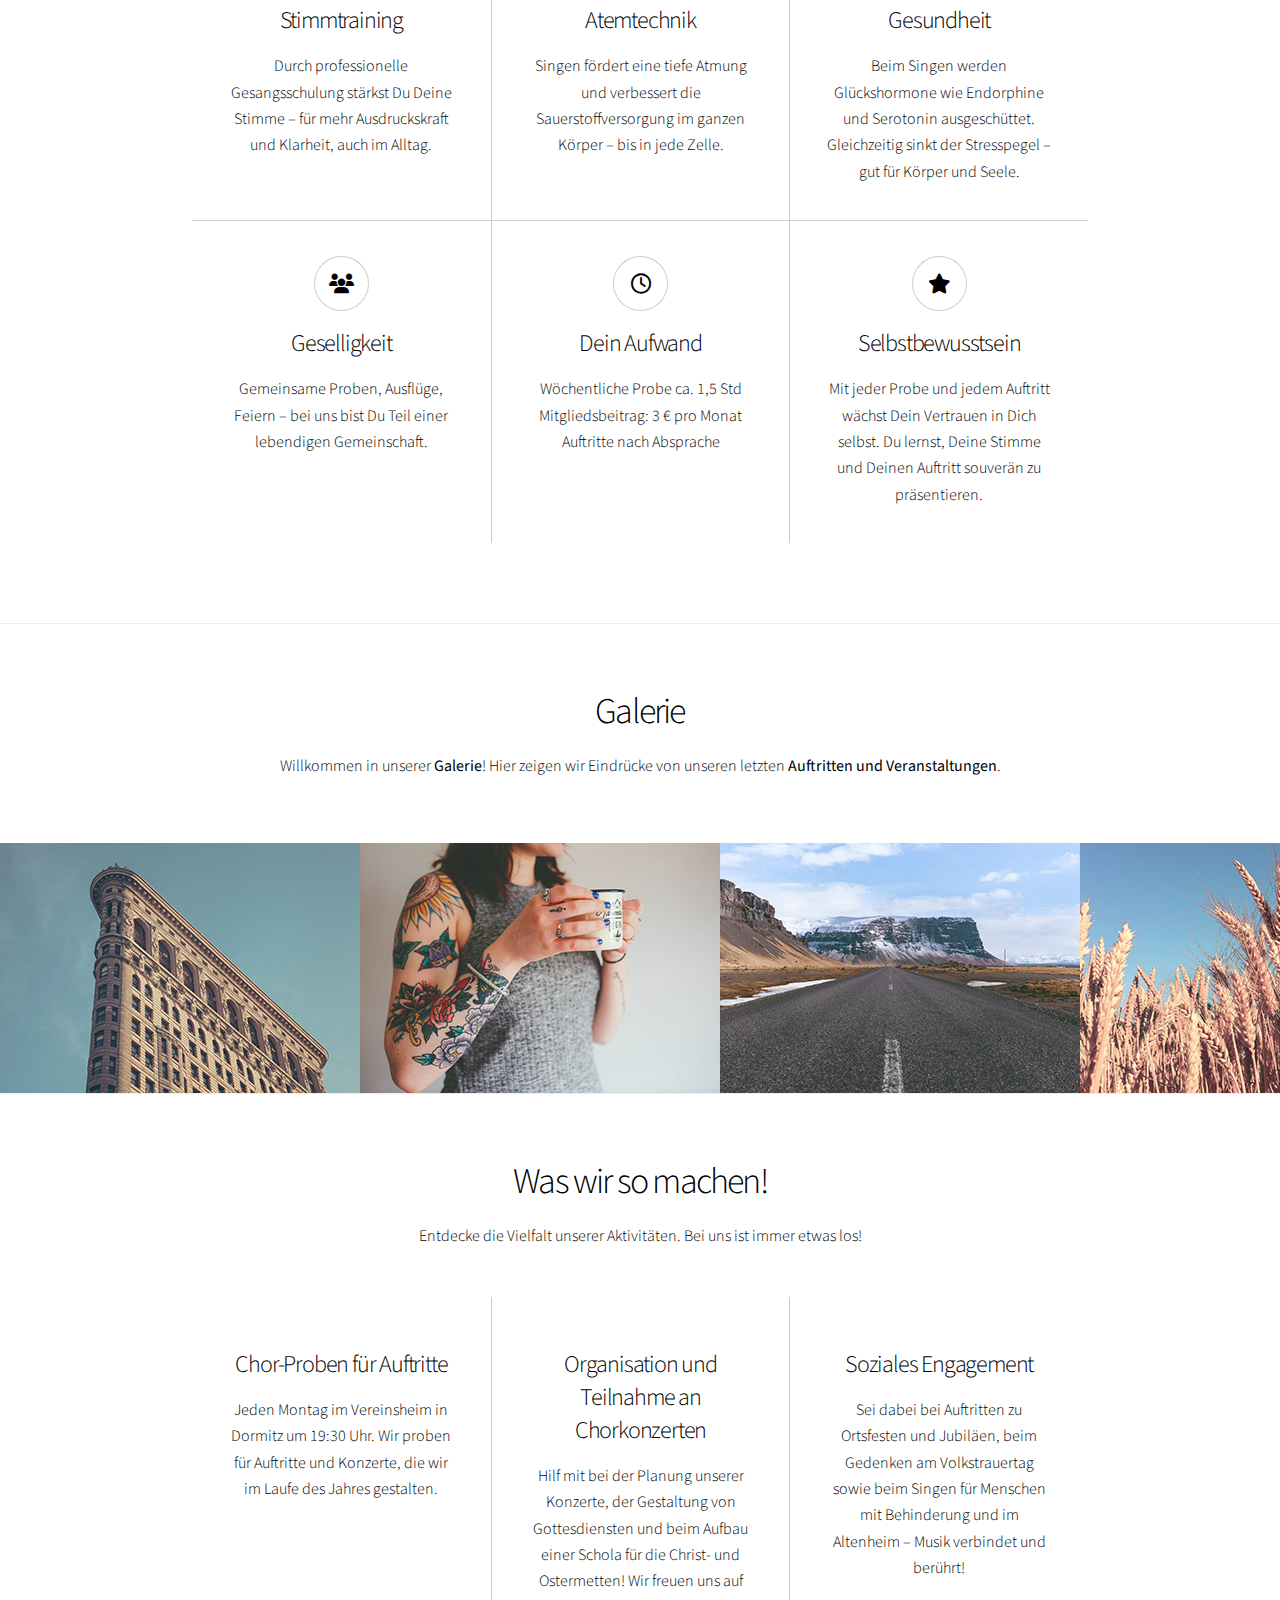
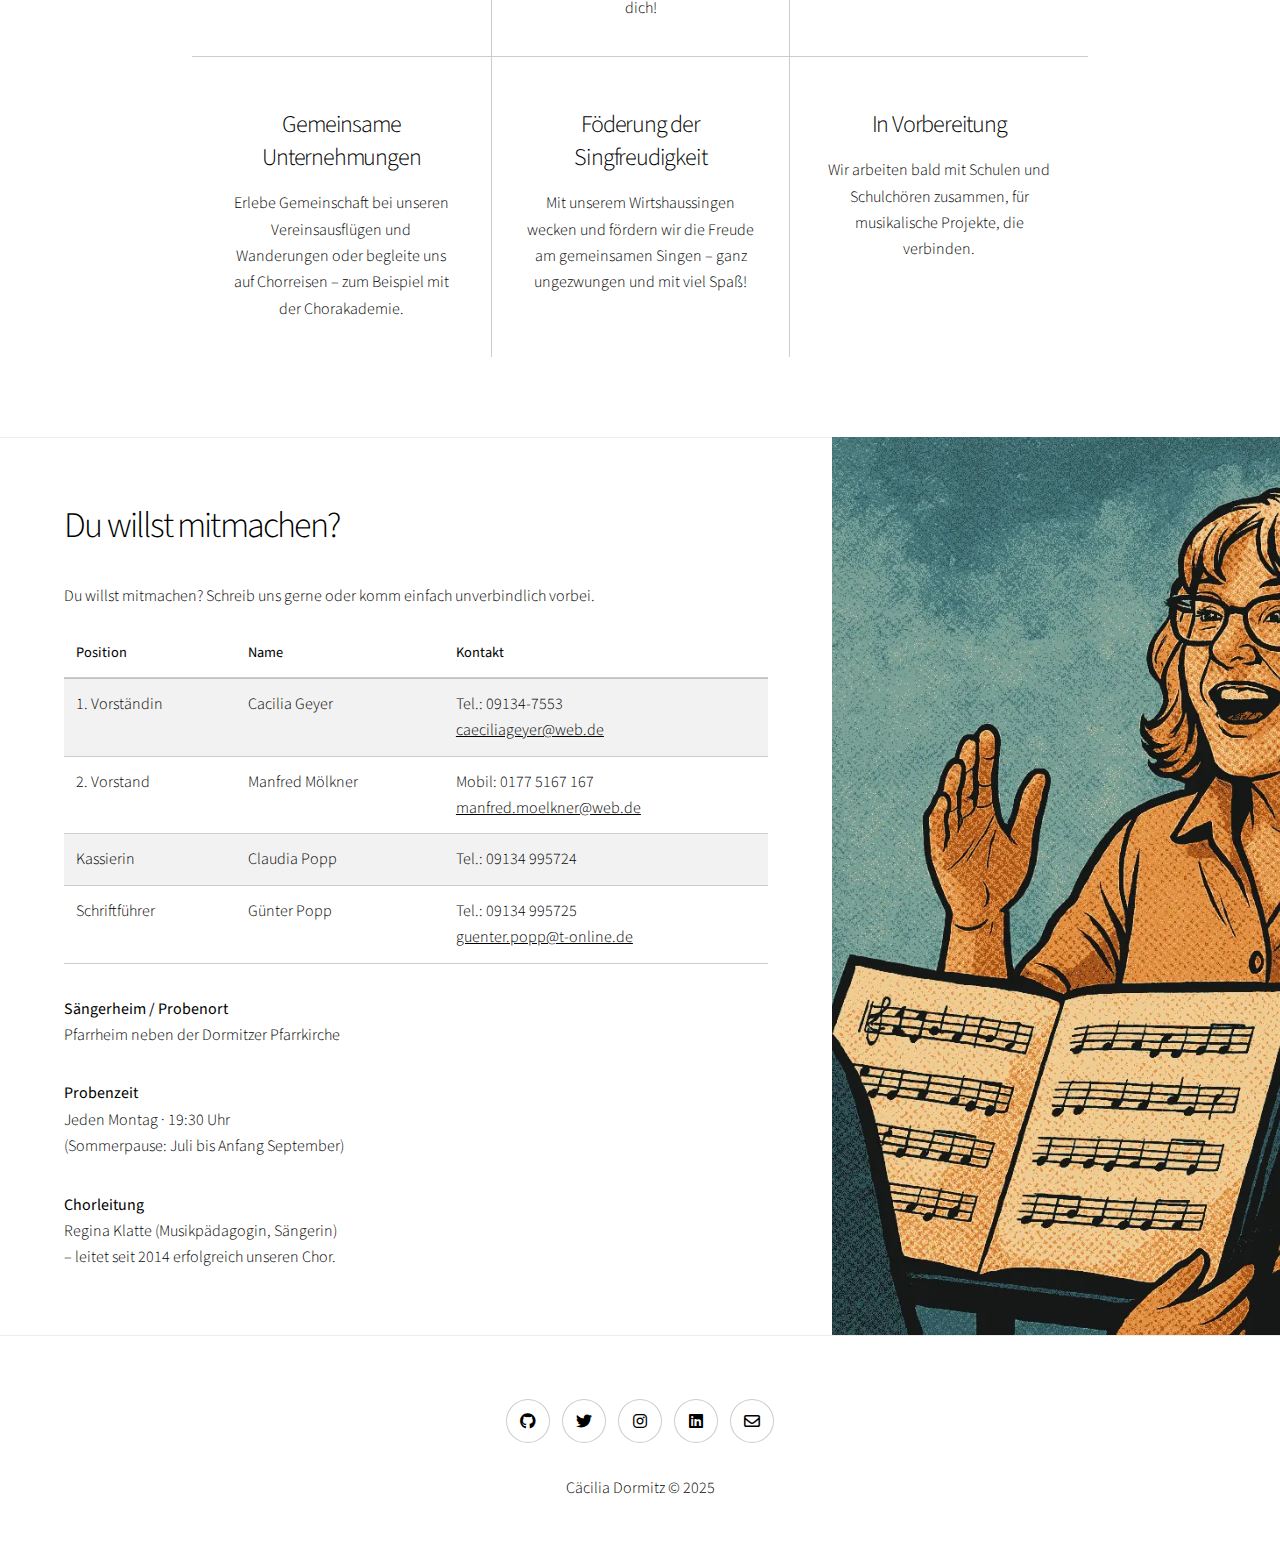
==== commit 0c0f4478: "deploy: 1da9930ee6e6bd819dba2bf83d5d169d08ca66ad" ====
--- a/index.html
+++ b/index.html
@@ -5,4 +5,4 @@
 Unsere wöchentlichen Proben (montags um 19:30 Uhr) sind nur ein Teil dessen, was uns ausmacht. Wir gestalten Gottesdienste, Konzerte und Feste mit und unternehmen gemeinsam Vereinsausflüge, Wanderungen oder feiern stimmungsvoll Weihnachten.
 Musik verbindet – und bei uns entstehen dabei echte Freundschaften.</p></div><div class=image><img src=images/singers.webp alt="Comichaftes Bild von Fröhlichen singenden Menschen"></div></section><section class="spotlight style1 orient-left content-align-left image-position-center onload-content-fade-in" id=wer><div class=content><h2>Wer sind wir?</h2><p><dl><dt>Unsere Geschichte</dt><dd>Der Gesangverein Cäcilia Dormitz wurde 1921 als Männerchor gegründet und singt seit 1984 als gemischter Chor. Im Jahr 2021 wurde uns die höchste deutsche Auszeichnung für Amateurchöre verliehen: Die Zelter-Plakette.<br><br></dd><dt>Unser Repertoire</dt><dd>Unser breit gefächertes Repertoire wird vom Chor bestimmt und umfasst:<ul><li>Schlager und Pop</li><li>Klassik aus Oper und Operette</li><li>Musical und Spiritual</li><li>Folklore und Volkslieder</li></ul></dd></dl></p></div><div class=image><img src=images/vorstand.webp alt="Historisches Foto des Gesangvereins Cäcilia Dormitz"></div></section><section class="spotlight style4 orient-center content-align-left image-position-center onload-content-fade-in"><div class=content><h2>Wir brauchen Dich!</h2><p><dl><dt>Sängerinnen und Sänger</dt><dd>...die gerne im Chor mitsingen und unsere Stimmen bereichern.</dd><br><dt>Mitglieder</dt><dd>...die mit anpacken – bei der Organisation von Konzerten sowie beim Auf- und Abbau unserer Veranstaltungen.</dd><br><dt>Fördermitglieder</dt><dd>...die unseren Verein finanziell durch ihren Mitgliedsbeitrag unterstützen.</dd><br><dt>Helfer mit speziellem Know-how</dt><dd><ul><li>MS-Office-Kenntnisse</li><li>IT-Erfahrung für die Pflege unserer Website</li><li>Grafikdesign für Plakate und Flyer</li></ul></dd><br><dt>Instrumentale Unterstützung</dt><dd>...durch das Spiel eines Instruments zur Begleitung des Chors bei Auftritten – z. B. Klavier, Saiteninstrumente, Schlagzeug oder Schifferklavier.</dd></dl></p><ul class="actions stacked"><li><a href=#contact class=button>Kontaktiere uns</a></li></ul></div><div class=image><img src=images/weneedyou.webp alt="Chorprobe von Cäcilia Dormitz"></div></section><section class="wrapper style1 align-center"><div class=inner><h2>Was hast Du davon?</h2><p>Entdecke, warum das Mitsingen bei uns so viel mehr ist als nur Musik.</p><div class="items style1 medium onload-fade-in"><section><span class="icon style2 major fa-microphone"></span><h3>Stimmtraining</h3><p>Durch professionelle Gesangsschulung stärkst Du Deine Stimme – für mehr Ausdruckskraft und Klarheit, auch im Alltag.</p></section><section><span class="icon solid style2 major fa-wind"></span><h3>Atemtechnik</h3><p>Singen fördert eine tiefe Atmung und verbessert die Sauerstoffversorgung im ganzen Körper – bis in jede Zelle.</p></section><section><span class="icon solid style2 major fa-heart"></span><h3>Gesundheit</h3><p>Beim Singen werden Glückshormone wie Endorphine und Serotonin ausgeschüttet. Gleichzeitig sinkt der Stresspegel – gut für Körper und Seele.</p></section><section><span class="icon solid style2 major fa-users"></span><h3>Geselligkeit</h3><p>Gemeinsame Proben, Ausflüge, Feiern – bei uns bist Du Teil einer lebendigen Gemeinschaft.</p></section><section><span class="icon style2 major fa-clock"></span><h3>Dein Aufwand</h3><p>Wöchentliche Probe ca. 1,5 Std
 Mitgliedsbeitrag: 3 € pro Monat
-Auftritte nach Absprache</p></section><section><span class="icon solid style2 major fa-star"></span><h3>Selbstbewusstsein</h3><p>Mit jeder Probe und jedem Auftritt wächst Dein Vertrauen in Dich selbst. Du lernst, Deine Stimme und Deinen Auftritt souverän zu präsentieren.</p></section></div></div></section><section class="wrapper style1 align-center" id=gallery><div class=inner><h2>Galerie</h2><p>Willkommen in unserer <strong>Galerie</strong>! Hier zeigen wir Eindrücke von unseren letzten <strong>Auftritten und Veranstaltungen</strong>.</p></div><div class="gallery style2 medium"><article><a href=images/gallery/fulls/01.jpg class=image><img src=images/gallery/thumbs/01.jpg alt></a><div class=caption><h3>Title</h3><p>Lorem ipsum dolor amet, consectetur magna etiam elit. Etiam sed ultrices.</p><ul class="actions fixed"><li><span class="button small">Details</span></li></ul></div></article><article><a href=images/gallery/fulls/02.jpg class=image><img src=images/gallery/thumbs/02.jpg alt></a><div class=caption><h3>Title</h3><p>Lorem ipsum dolor amet, consectetur magna etiam elit. Etiam sed ultrices.</p><ul class="actions fixed"><li><span class="button small">Details</span></li></ul></div></article><article><a href=images/gallery/fulls/03.jpg class=image><img src=images/gallery/thumbs/03.jpg alt></a><div class=caption><h3>Title</h3><p>Lorem ipsum dolor amet, consectetur magna etiam elit. Etiam sed ultrices.</p><ul class="actions fixed"><li><span class="button small">Details</span></li></ul></div></article><article><a href=images/gallery/fulls/04.jpg class=image><img src=images/gallery/thumbs/04.jpg alt></a><div class=caption><h3>Title</h3><p>Lorem ipsum dolor amet, consectetur magna etiam elit. Etiam sed ultrices.</p><ul class="actions fixed"><li><span class="button small">Details</span></li></ul></div></article><article><a href=images/gallery/fulls/05.jpg class=image><img src=images/gallery/thumbs/05.jpg alt></a><div class=caption><h3>Title</h3><p>Lorem ipsum dolor amet, consectetur magna etiam elit. Etiam sed ultrices.</p><ul class="actions fixed"><li><span class="button small">Details</span></li></ul></div></article><article><a href=images/gallery/fulls/06.jpg class=image><img src=images/gallery/thumbs/06.jpg alt></a><div class=caption><h3>Title</h3><p>Lorem ipsum dolor amet, consectetur magna etiam elit. Etiam sed ultrices.</p><ul class="actions fixed"><li><span class="button small">Details</span></li></ul></div></article><article><a href=images/gallery/fulls/07.jpg class=image><img src=images/gallery/thumbs/07.jpg alt></a><div class=caption><h3>Title</h3><p>Lorem ipsum dolor amet, consectetur magna etiam elit. Etiam sed ultrices.</p><ul class="actions fixed"><li><span class="button small">Details</span></li></ul></div></article><article><a href=images/gallery/fulls/08.jpg class=image><img src=images/gallery/thumbs/08.jpg alt></a><div class=caption><h3>Title</h3><p>Lorem ipsum dolor amet, consectetur magna etiam elit. Etiam sed ultrices.</p><ul class="actions fixed"><li><span class="button small">Details</span></li></ul></div></article><article><a href=images/gallery/fulls/09.jpg class=image><img src=images/gallery/thumbs/09.jpg alt></a><div class=caption><h3>Title</h3><p>Lorem ipsum dolor amet, consectetur magna etiam elit. Etiam sed ultrices.</p><ul class="actions fixed"><li><span class="button small">Details</span></li></ul></div></article><article><a href=images/gallery/fulls/10.jpg class=image><img src=images/gallery/thumbs/10.jpg alt></a><div class=caption><h3>Title</h3><p>Lorem ipsum dolor amet, consectetur magna etiam elit. Etiam sed ultrices.</p><ul class="actions fixed"><li><span class="button small">Details</span></li></ul></div></article><article><a href=images/gallery/fulls/11.jpg class=image><img src=images/gallery/thumbs/11.jpg alt></a><div class=caption><h3>Title</h3><p>Lorem ipsum dolor amet, consectetur magna etiam elit. Etiam sed ultrices.</p><ul class="actions fixed"><li><span class="button small">Details</span></li></ul></div></article><article><a href=images/gallery/fulls/12.jpg class=image><img src=images/gallery/thumbs/12.jpg alt></a><div class=caption><h3>Title</h3><p>Lorem ipsum dolor amet, consectetur magna etiam elit. Etiam sed ultrices.</p><ul class="actions fixed"><li><span class="button small">Details</span></li></ul></div></article></div></section><section class="wrapper style1 align-center"><div class=inner><h2>Was wir so machen!</h2><p>Entdecke die Vielfalt unserer Aktivitäten. Bei uns ist immer etwas los!</p><div class="items style1 medium onload-fade-in"><section><span class="icon style2 major"></span><h3>Chor-Proben für Auftritte</h3><p>Jeden Montag im Vereinsheim in Dormitz um 19:30 Uhr. Wir proben für Auftritte und Konzerte, die wir im Laufe des Jahres gestalten.</p></section><section><span class="icon solid style2 major"></span><h3>Organisation und Teilnahme an Chorkonzerten</h3><p>Hilf mit bei der Planung unserer Konzerte, der Gestaltung von Gottesdiensten und beim Aufbau einer Schola für die Christ- und Ostermetten! Wir freuen uns auf dich!</p></section><section><span class="icon solid style2 major"></span><h3>Soziales Engagement</h3><p>Sei dabei bei Auftritten zu Ortsfesten und Jubiläen, beim Gedenken am Volkstrauertag sowie beim Singen für Menschen mit Behinderung und im Altenheim – Musik verbindet und berührt!</p></section><section><span class="icon solid style2 major"></span><h3>Gemeinsame Unternehmungen</h3><p>Erlebe Gemeinschaft bei unseren Vereinsausflügen und Wanderungen oder begleite uns auf Chorreisen – zum Beispiel mit der Chorakademie.</p></section><section><span class="icon style2 major"></span><h3>Föderung der Singfreudigkeit</h3><p>Mit unserem Wirtshaussingen wecken und fördern wir die Freude am gemeinsamen Singen – ganz ungezwungen und mit viel Spaß!</p></section><section><span class="icon solid style2 major"></span><h3>In Vorbereitung</h3><p>Wir arbeiten bald mit Schulen und Schulchören zusammen, für musikalische Projekte, die verbinden.</p></section></div></div></section><section class="spotlight style1 orient-left content-align-left image-position-center onload-content-fade-in" id=contact><div class=content><h2>Du willst mitmachen?</h2><p><p>Du willst mitmachen? Schreib uns gerne oder komm einfach unverbindlich vorbei.</p><table border=1 cellpadding=8 cellspacing=0><thead><tr><th>Position</th><th>Name</th><th>Kontakt</th></tr></thead><tbody><tr><td>1. Vorständin</td><td>Cacilia Geyer</td><td>Tel.: 09134-7553<br><a href=mailto:caeciliageyer@web.de>caeciliageyer@web.de</a></td></tr><tr><td>2. Vorstand</td><td>Manfred Mölkner</td><td>Mobil: 0177 5167 167<br><a href=mailto:manfred.moelkner@web.de>manfred.moelkner@web.de</a></td></tr><tr><td>Kassierin</td><td>Claudia Popp</td><td>Tel.: 09134 995724</td></tr><tr><td>Schriftführer</td><td>Günter Popp</td><td>Tel.: 09134 995725<br><a href=mailto:guenter.popp@t-online.de>guenter.popp@t-online.de</a></td></tr></tbody></table><p><strong>Sängerheim / Probenort</strong><br>Pfarrheim neben der Dormitzer Pfarrkirche</p><p><strong>Probenzeit</strong><br>Jeden Montag · 19:30 Uhr<br>(Sommerpause: Juli bis Anfang September)<p><strong>Chorleitung</strong><br>Regina Klatte (Musikpädagogin, Sängerin)<br>– leitet seit 2014 erfolgreich unseren Chor.</p></p></div><div class=image><img src=images/weare.webp alt="Chorprobe von Cäcilia Dormitz"></div></section><footer class="wrapper style1 align-center"><div class=inner><ul class=icons><li><a target=_blank href=https://github.com/caressofsteel/ class="icon brands style2 fa-github"><span class=label>Github</span></a></li><li><a target=_blank href=https://twitter.com/caressofsteel_ class="icon brands style2 fa-twitter"><span class=label>Twitter</span></a></li><li><a target=_blank href=https://instagram.com class="icon brands style2 fa-instagram"><span class=label>Instagram</span></a></li><li><a target=_blank href=https://linkedin.com class="icon brands style2 fa-linkedin"><span class=label>LinkedIn</span></a></li><li><a target=_blank href=mailto:caressofsteel@protonmail.com class="fav icon style2 fa-envelope"><span class=label>Email</span></a></li></ul><p>Cäcilia Dormitz &copy; 2025</p></div></footer><script type=text/javascript src=./js/fontawesome-all.min.js></script></div><script src=./js/bundle.min.js></script></body></html>+Auftritte nach Absprache</p></section><section><span class="icon solid style2 major fa-star"></span><h3>Selbstbewusstsein</h3><p>Mit jeder Probe und jedem Auftritt wächst Dein Vertrauen in Dich selbst. Du lernst, Deine Stimme und Deinen Auftritt souverän zu präsentieren.</p></section></div></div></section><section class="wrapper style1 align-center" id=gallery><div class=inner><h2>Galerie</h2><p>Willkommen in unserer <strong>Galerie</strong>! Hier zeigen wir Eindrücke von unseren letzten <strong>Auftritten und Veranstaltungen</strong>.</p></div><div class="gallery style2 medium"><article><a href=images/gallery/fulls/01.jpg class=image><img src=images/gallery/thumbs/01.jpg alt></a><div class=caption><h3>Title</h3><p>Lorem ipsum dolor amet, consectetur magna etiam elit. Etiam sed ultrices.</p><ul class="actions fixed"><li><span class="button small">Details</span></li></ul></div></article><article><a href=images/gallery/fulls/02.jpg class=image><img src=images/gallery/thumbs/02.jpg alt></a><div class=caption><h3>Title</h3><p>Lorem ipsum dolor amet, consectetur magna etiam elit. Etiam sed ultrices.</p><ul class="actions fixed"><li><span class="button small">Details</span></li></ul></div></article><article><a href=images/gallery/fulls/03.jpg class=image><img src=images/gallery/thumbs/03.jpg alt></a><div class=caption><h3>Title</h3><p>Lorem ipsum dolor amet, consectetur magna etiam elit. Etiam sed ultrices.</p><ul class="actions fixed"><li><span class="button small">Details</span></li></ul></div></article><article><a href=images/gallery/fulls/04.jpg class=image><img src=images/gallery/thumbs/04.jpg alt></a><div class=caption><h3>Title</h3><p>Lorem ipsum dolor amet, consectetur magna etiam elit. Etiam sed ultrices.</p><ul class="actions fixed"><li><span class="button small">Details</span></li></ul></div></article><article><a href=images/gallery/fulls/05.jpg class=image><img src=images/gallery/thumbs/05.jpg alt></a><div class=caption><h3>Title</h3><p>Lorem ipsum dolor amet, consectetur magna etiam elit. Etiam sed ultrices.</p><ul class="actions fixed"><li><span class="button small">Details</span></li></ul></div></article><article><a href=images/gallery/fulls/06.jpg class=image><img src=images/gallery/thumbs/06.jpg alt></a><div class=caption><h3>Title</h3><p>Lorem ipsum dolor amet, consectetur magna etiam elit. Etiam sed ultrices.</p><ul class="actions fixed"><li><span class="button small">Details</span></li></ul></div></article><article><a href=images/gallery/fulls/07.jpg class=image><img src=images/gallery/thumbs/07.jpg alt></a><div class=caption><h3>Title</h3><p>Lorem ipsum dolor amet, consectetur magna etiam elit. Etiam sed ultrices.</p><ul class="actions fixed"><li><span class="button small">Details</span></li></ul></div></article><article><a href=images/gallery/fulls/08.jpg class=image><img src=images/gallery/thumbs/08.jpg alt></a><div class=caption><h3>Title</h3><p>Lorem ipsum dolor amet, consectetur magna etiam elit. Etiam sed ultrices.</p><ul class="actions fixed"><li><span class="button small">Details</span></li></ul></div></article><article><a href=images/gallery/fulls/09.jpg class=image><img src=images/gallery/thumbs/09.jpg alt></a><div class=caption><h3>Title</h3><p>Lorem ipsum dolor amet, consectetur magna etiam elit. Etiam sed ultrices.</p><ul class="actions fixed"><li><span class="button small">Details</span></li></ul></div></article><article><a href=images/gallery/fulls/10.jpg class=image><img src=images/gallery/thumbs/10.jpg alt></a><div class=caption><h3>Title</h3><p>Lorem ipsum dolor amet, consectetur magna etiam elit. Etiam sed ultrices.</p><ul class="actions fixed"><li><span class="button small">Details</span></li></ul></div></article><article><a href=images/gallery/fulls/11.jpg class=image><img src=images/gallery/thumbs/11.jpg alt></a><div class=caption><h3>Title</h3><p>Lorem ipsum dolor amet, consectetur magna etiam elit. Etiam sed ultrices.</p><ul class="actions fixed"><li><span class="button small">Details</span></li></ul></div></article><article><a href=images/gallery/fulls/12.jpg class=image><img src=images/gallery/thumbs/12.jpg alt></a><div class=caption><h3>Title</h3><p>Lorem ipsum dolor amet, consectetur magna etiam elit. Etiam sed ultrices.</p><ul class="actions fixed"><li><span class="button small">Details</span></li></ul></div></article></div></section><section class="wrapper style1 align-center"><div class=inner><h2>Was wir so machen!</h2><p>Entdecke die Vielfalt unserer Aktivitäten. Bei uns ist immer etwas los!</p><div class="items style1 medium onload-fade-in"><section><span class="icon style2 major"></span><h3>Chor-Proben für Auftritte</h3><p>Jeden Montag im Vereinsheim in Dormitz um 19:30 Uhr. Wir proben für Auftritte und Konzerte, die wir im Laufe des Jahres gestalten.</p></section><section><span class="icon solid style2 major"></span><h3>Organisation und Teilnahme an Chorkonzerten</h3><p>Hilf mit bei der Planung unserer Konzerte, der Gestaltung von Gottesdiensten und beim Aufbau einer Schola für die Christ- und Ostermetten! Wir freuen uns auf dich!</p></section><section><span class="icon solid style2 major"></span><h3>Soziales Engagement</h3><p>Sei dabei bei Auftritten zu Ortsfesten und Jubiläen, beim Gedenken am Volkstrauertag sowie beim Singen für Menschen mit Behinderung und im Altenheim – Musik verbindet und berührt!</p></section><section><span class="icon solid style2 major"></span><h3>Gemeinsame Unternehmungen</h3><p>Erlebe Gemeinschaft bei unseren Vereinsausflügen und Wanderungen oder begleite uns auf Chorreisen – zum Beispiel mit der Chorakademie.</p></section><section><span class="icon style2 major"></span><h3>Föderung der Singfreudigkeit</h3><p>Mit unserem Wirtshaussingen wecken und fördern wir die Freude am gemeinsamen Singen – ganz ungezwungen und mit viel Spaß!</p></section><section><span class="icon solid style2 major"></span><h3>In Vorbereitung</h3><p>Wir arbeiten bald mit Schulen und Schulchören zusammen, für musikalische Projekte, die verbinden.</p></section></div></div></section><section class="spotlight style1 orient-left content-align-left image-position-center onload-content-fade-in" id=contact><div class=content><h2>Du willst mitmachen?</h2><p><p>Du willst mitmachen? Schreib uns gerne oder komm einfach unverbindlich vorbei.</p><table border=1 cellpadding=8 cellspacing=0><thead><tr><th>Position</th><th>Name</th><th>Kontakt</th></tr></thead><tbody><tr><td>1. Vorständin</td><td>Cacilia Geyer</td><td>Tel.: 09134-7553<br><a href=mailto:caeciliageyer@web.de>caeciliageyer@web.de</a></td></tr><tr><td>2. Vorstand</td><td>Manfred Mölkner</td><td>Mobil: 0177 5167 167<br><a href=mailto:manfred.moelkner@web.de>manfred.moelkner@web.de</a></td></tr><tr><td>Kassierin</td><td>Claudia Popp</td><td>Tel.: 09134 995724</td></tr><tr><td>Schriftführer</td><td>Günter Popp</td><td>Tel.: 09134 995725<br><a href=mailto:guenter.popp@t-online.de>guenter.popp@t-online.de</a></td></tr></tbody></table><p><strong>Sängerheim / Probenort</strong><br>Pfarrheim neben der Dormitzer Pfarrkirche</p><p><strong>Probenzeit</strong><br>Jeden Montag · 19:30 Uhr<br>(Sommerpause: Juli bis Anfang September)<p><strong>Chorleitung</strong><br>Regina Klatte (Musikpädagogin, Sängerin)<br>– leitet seit 2014 erfolgreich unseren Chor.</p></p></div><div class=image><img src=images/weare.webp alt="Bild von einer Dirigentin und einer Person die ein Notenblatt hält im Comicstil"></div></section><footer class="wrapper style1 align-center"><div class=inner><ul class=icons><li><a target=_blank href=https://github.com/caressofsteel/ class="icon brands style2 fa-github"><span class=label>Github</span></a></li><li><a target=_blank href=https://twitter.com/caressofsteel_ class="icon brands style2 fa-twitter"><span class=label>Twitter</span></a></li><li><a target=_blank href=https://instagram.com class="icon brands style2 fa-instagram"><span class=label>Instagram</span></a></li><li><a target=_blank href=https://linkedin.com class="icon brands style2 fa-linkedin"><span class=label>LinkedIn</span></a></li><li><a target=_blank href=mailto:caressofsteel@protonmail.com class="fas icon style2 fa-envelope"><span class=label>Email</span></a></li></ul><p>Cäcilia Dormitz &copy; 2025</p></div></footer></div><script src=./js/bundle.min.js></script></body></html>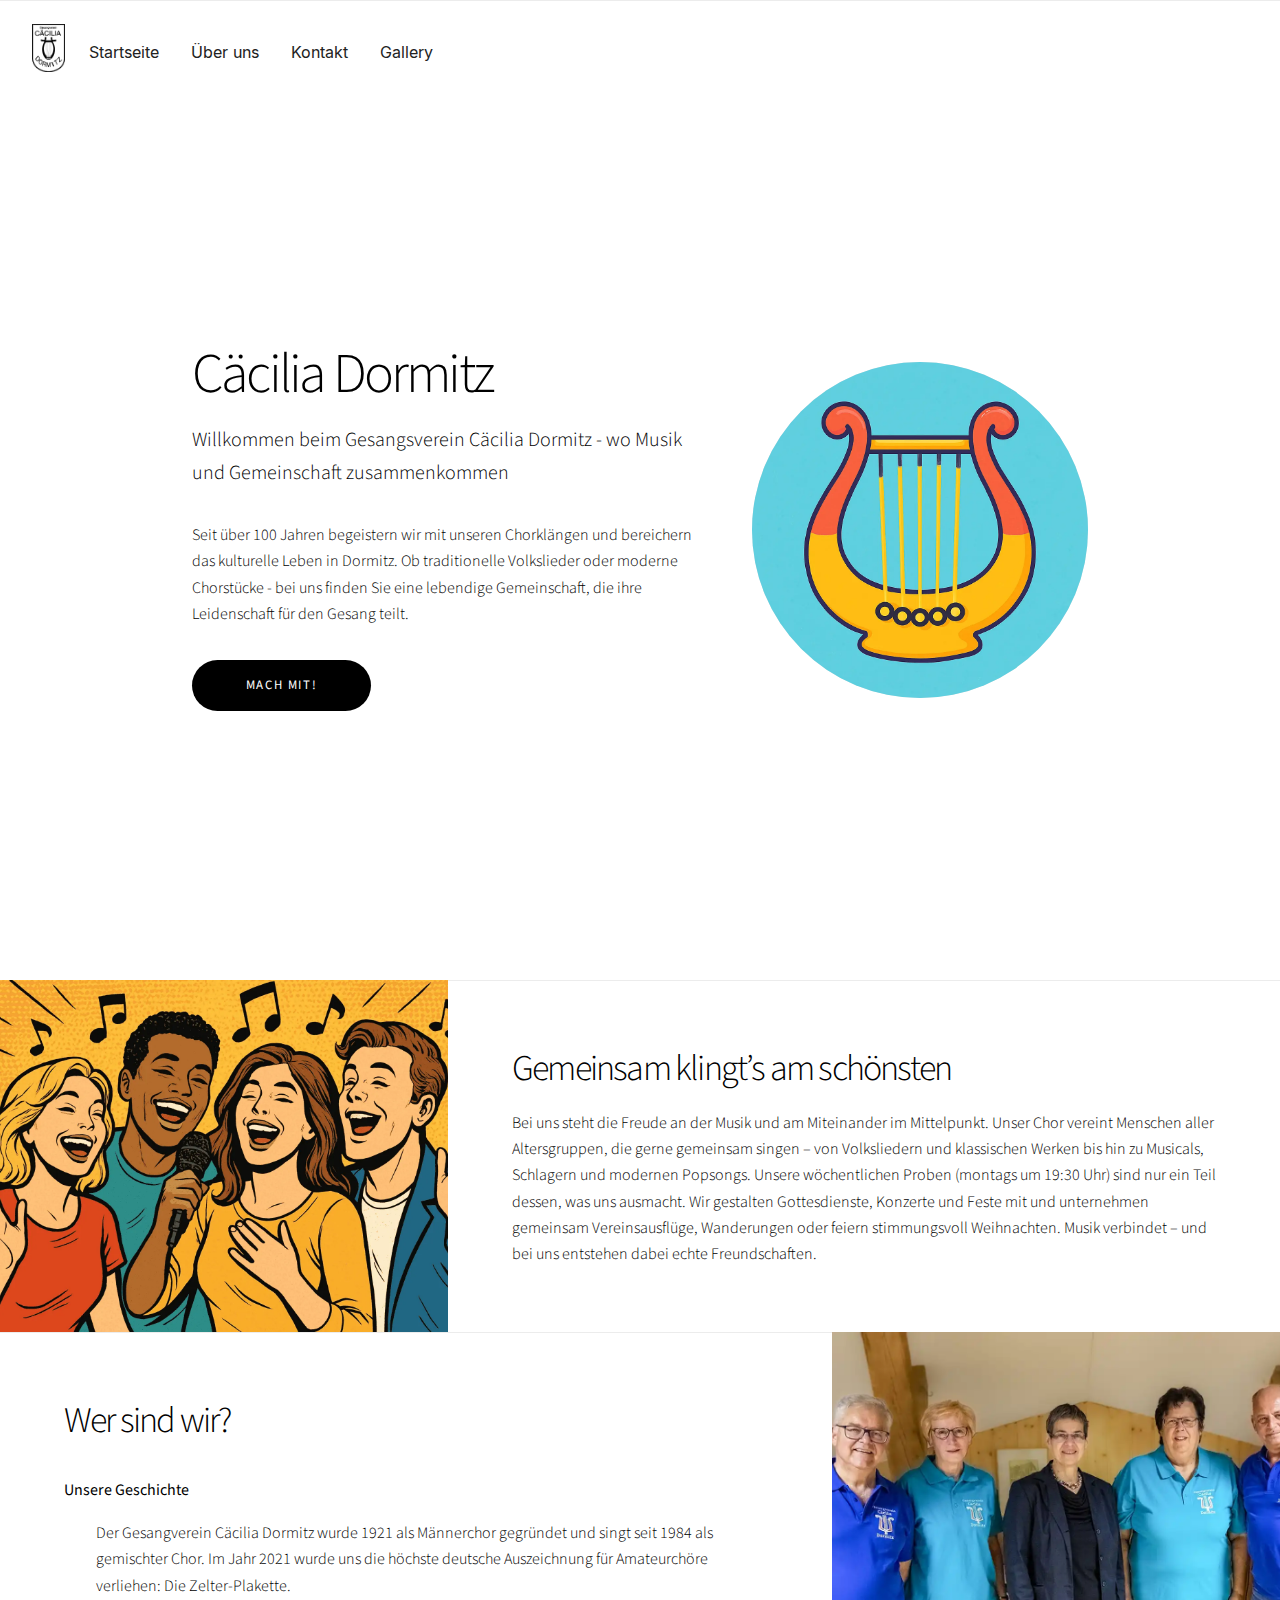
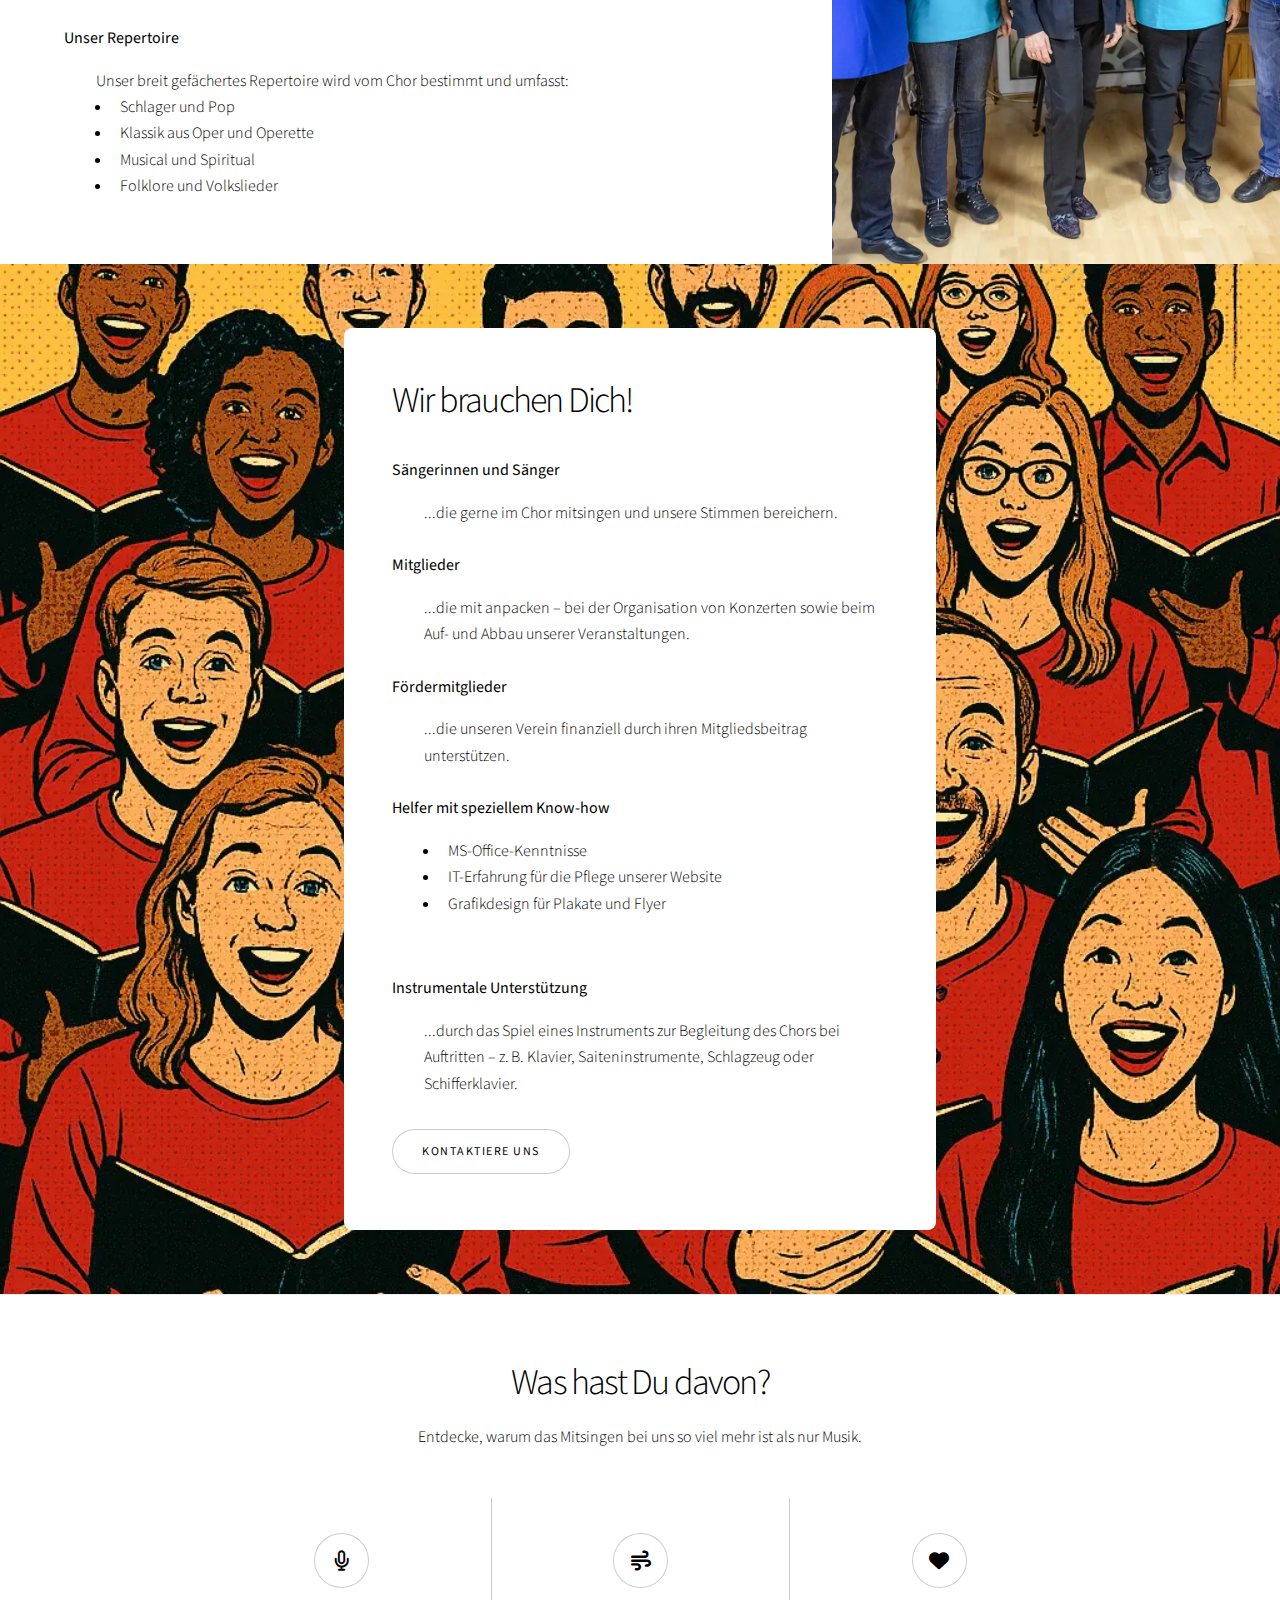
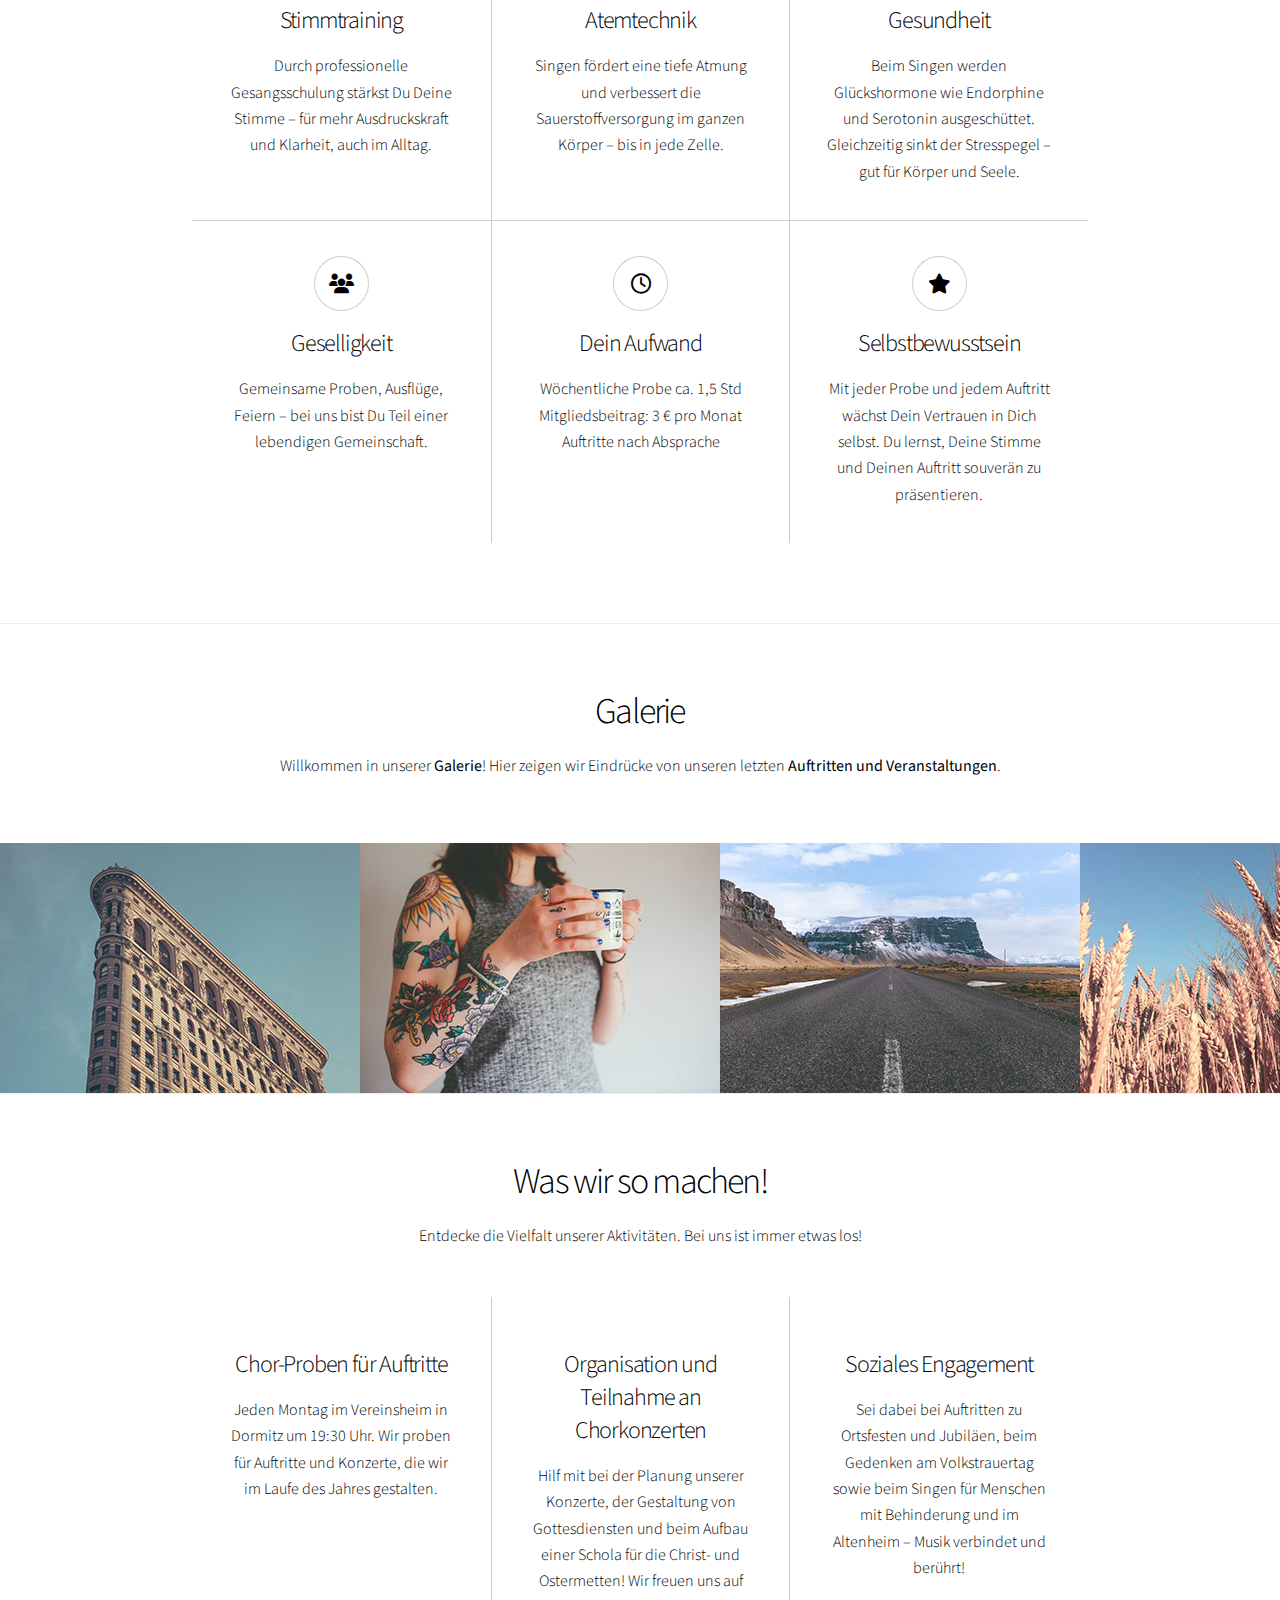
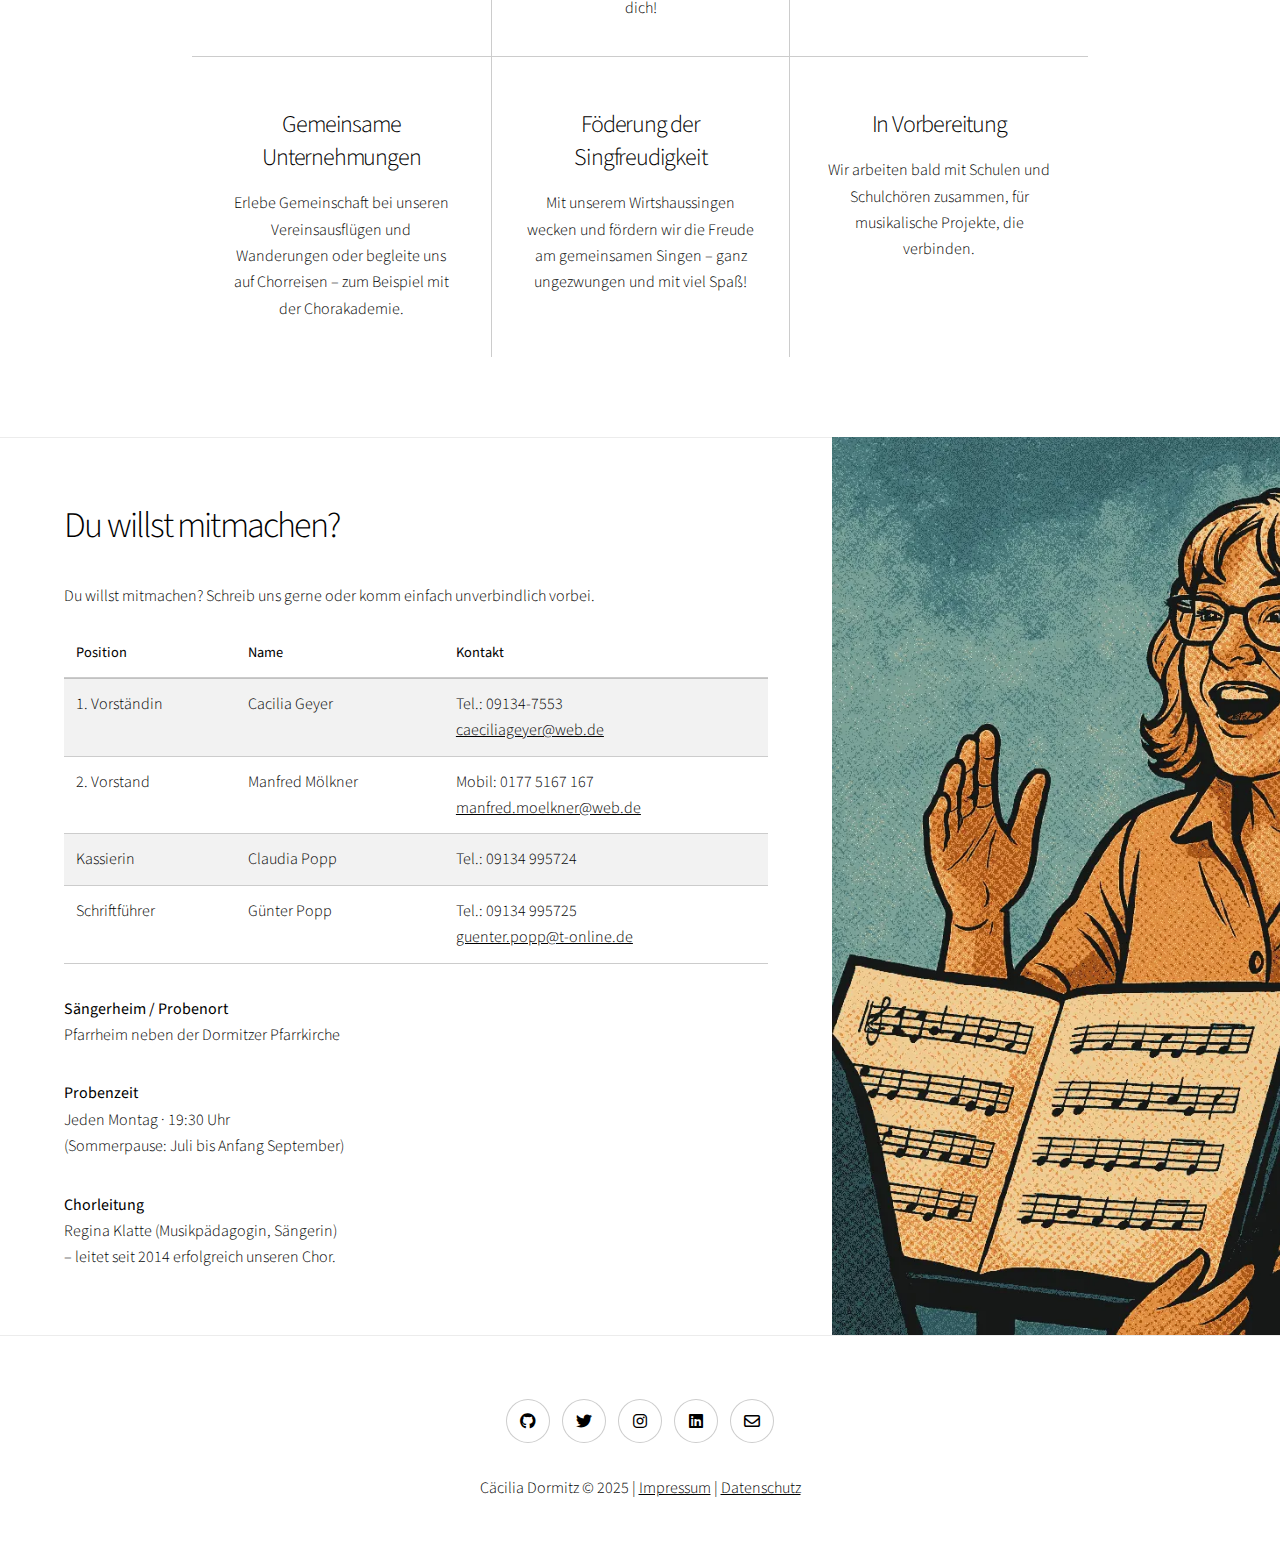
==== commit 77c7bd3d: "deploy: 8a2472b45b942dc9c7eb3e6e52850d7aa6960740" ====
--- a/index.html
+++ b/index.html
@@ -5,4 +5,4 @@
 Unsere wöchentlichen Proben (montags um 19:30 Uhr) sind nur ein Teil dessen, was uns ausmacht. Wir gestalten Gottesdienste, Konzerte und Feste mit und unternehmen gemeinsam Vereinsausflüge, Wanderungen oder feiern stimmungsvoll Weihnachten.
 Musik verbindet – und bei uns entstehen dabei echte Freundschaften.</p></div><div class=image><img src=images/singers.webp alt="Comichaftes Bild von Fröhlichen singenden Menschen"></div></section><section class="spotlight style1 orient-left content-align-left image-position-center onload-content-fade-in" id=wer><div class=content><h2>Wer sind wir?</h2><p><dl><dt>Unsere Geschichte</dt><dd>Der Gesangverein Cäcilia Dormitz wurde 1921 als Männerchor gegründet und singt seit 1984 als gemischter Chor. Im Jahr 2021 wurde uns die höchste deutsche Auszeichnung für Amateurchöre verliehen: Die Zelter-Plakette.<br><br></dd><dt>Unser Repertoire</dt><dd>Unser breit gefächertes Repertoire wird vom Chor bestimmt und umfasst:<ul><li>Schlager und Pop</li><li>Klassik aus Oper und Operette</li><li>Musical und Spiritual</li><li>Folklore und Volkslieder</li></ul></dd></dl></p></div><div class=image><img src=images/vorstand.webp alt="Historisches Foto des Gesangvereins Cäcilia Dormitz"></div></section><section class="spotlight style4 orient-center content-align-left image-position-center onload-content-fade-in"><div class=content><h2>Wir brauchen Dich!</h2><p><dl><dt>Sängerinnen und Sänger</dt><dd>...die gerne im Chor mitsingen und unsere Stimmen bereichern.</dd><br><dt>Mitglieder</dt><dd>...die mit anpacken – bei der Organisation von Konzerten sowie beim Auf- und Abbau unserer Veranstaltungen.</dd><br><dt>Fördermitglieder</dt><dd>...die unseren Verein finanziell durch ihren Mitgliedsbeitrag unterstützen.</dd><br><dt>Helfer mit speziellem Know-how</dt><dd><ul><li>MS-Office-Kenntnisse</li><li>IT-Erfahrung für die Pflege unserer Website</li><li>Grafikdesign für Plakate und Flyer</li></ul></dd><br><dt>Instrumentale Unterstützung</dt><dd>...durch das Spiel eines Instruments zur Begleitung des Chors bei Auftritten – z. B. Klavier, Saiteninstrumente, Schlagzeug oder Schifferklavier.</dd></dl></p><ul class="actions stacked"><li><a href=#contact class=button>Kontaktiere uns</a></li></ul></div><div class=image><img src=images/weneedyou.webp alt="Chorprobe von Cäcilia Dormitz"></div></section><section class="wrapper style1 align-center"><div class=inner><h2>Was hast Du davon?</h2><p>Entdecke, warum das Mitsingen bei uns so viel mehr ist als nur Musik.</p><div class="items style1 medium onload-fade-in"><section><span class="icon style2 major fa-microphone"></span><h3>Stimmtraining</h3><p>Durch professionelle Gesangsschulung stärkst Du Deine Stimme – für mehr Ausdruckskraft und Klarheit, auch im Alltag.</p></section><section><span class="icon solid style2 major fa-wind"></span><h3>Atemtechnik</h3><p>Singen fördert eine tiefe Atmung und verbessert die Sauerstoffversorgung im ganzen Körper – bis in jede Zelle.</p></section><section><span class="icon solid style2 major fa-heart"></span><h3>Gesundheit</h3><p>Beim Singen werden Glückshormone wie Endorphine und Serotonin ausgeschüttet. Gleichzeitig sinkt der Stresspegel – gut für Körper und Seele.</p></section><section><span class="icon solid style2 major fa-users"></span><h3>Geselligkeit</h3><p>Gemeinsame Proben, Ausflüge, Feiern – bei uns bist Du Teil einer lebendigen Gemeinschaft.</p></section><section><span class="icon style2 major fa-clock"></span><h3>Dein Aufwand</h3><p>Wöchentliche Probe ca. 1,5 Std
 Mitgliedsbeitrag: 3 € pro Monat
-Auftritte nach Absprache</p></section><section><span class="icon solid style2 major fa-star"></span><h3>Selbstbewusstsein</h3><p>Mit jeder Probe und jedem Auftritt wächst Dein Vertrauen in Dich selbst. Du lernst, Deine Stimme und Deinen Auftritt souverän zu präsentieren.</p></section></div></div></section><section class="wrapper style1 align-center" id=gallery><div class=inner><h2>Galerie</h2><p>Willkommen in unserer <strong>Galerie</strong>! Hier zeigen wir Eindrücke von unseren letzten <strong>Auftritten und Veranstaltungen</strong>.</p></div><div class="gallery style2 medium"><article><a href=images/gallery/fulls/01.jpg class=image><img src=images/gallery/thumbs/01.jpg alt></a><div class=caption><h3>Title</h3><p>Lorem ipsum dolor amet, consectetur magna etiam elit. Etiam sed ultrices.</p><ul class="actions fixed"><li><span class="button small">Details</span></li></ul></div></article><article><a href=images/gallery/fulls/02.jpg class=image><img src=images/gallery/thumbs/02.jpg alt></a><div class=caption><h3>Title</h3><p>Lorem ipsum dolor amet, consectetur magna etiam elit. Etiam sed ultrices.</p><ul class="actions fixed"><li><span class="button small">Details</span></li></ul></div></article><article><a href=images/gallery/fulls/03.jpg class=image><img src=images/gallery/thumbs/03.jpg alt></a><div class=caption><h3>Title</h3><p>Lorem ipsum dolor amet, consectetur magna etiam elit. Etiam sed ultrices.</p><ul class="actions fixed"><li><span class="button small">Details</span></li></ul></div></article><article><a href=images/gallery/fulls/04.jpg class=image><img src=images/gallery/thumbs/04.jpg alt></a><div class=caption><h3>Title</h3><p>Lorem ipsum dolor amet, consectetur magna etiam elit. Etiam sed ultrices.</p><ul class="actions fixed"><li><span class="button small">Details</span></li></ul></div></article><article><a href=images/gallery/fulls/05.jpg class=image><img src=images/gallery/thumbs/05.jpg alt></a><div class=caption><h3>Title</h3><p>Lorem ipsum dolor amet, consectetur magna etiam elit. Etiam sed ultrices.</p><ul class="actions fixed"><li><span class="button small">Details</span></li></ul></div></article><article><a href=images/gallery/fulls/06.jpg class=image><img src=images/gallery/thumbs/06.jpg alt></a><div class=caption><h3>Title</h3><p>Lorem ipsum dolor amet, consectetur magna etiam elit. Etiam sed ultrices.</p><ul class="actions fixed"><li><span class="button small">Details</span></li></ul></div></article><article><a href=images/gallery/fulls/07.jpg class=image><img src=images/gallery/thumbs/07.jpg alt></a><div class=caption><h3>Title</h3><p>Lorem ipsum dolor amet, consectetur magna etiam elit. Etiam sed ultrices.</p><ul class="actions fixed"><li><span class="button small">Details</span></li></ul></div></article><article><a href=images/gallery/fulls/08.jpg class=image><img src=images/gallery/thumbs/08.jpg alt></a><div class=caption><h3>Title</h3><p>Lorem ipsum dolor amet, consectetur magna etiam elit. Etiam sed ultrices.</p><ul class="actions fixed"><li><span class="button small">Details</span></li></ul></div></article><article><a href=images/gallery/fulls/09.jpg class=image><img src=images/gallery/thumbs/09.jpg alt></a><div class=caption><h3>Title</h3><p>Lorem ipsum dolor amet, consectetur magna etiam elit. Etiam sed ultrices.</p><ul class="actions fixed"><li><span class="button small">Details</span></li></ul></div></article><article><a href=images/gallery/fulls/10.jpg class=image><img src=images/gallery/thumbs/10.jpg alt></a><div class=caption><h3>Title</h3><p>Lorem ipsum dolor amet, consectetur magna etiam elit. Etiam sed ultrices.</p><ul class="actions fixed"><li><span class="button small">Details</span></li></ul></div></article><article><a href=images/gallery/fulls/11.jpg class=image><img src=images/gallery/thumbs/11.jpg alt></a><div class=caption><h3>Title</h3><p>Lorem ipsum dolor amet, consectetur magna etiam elit. Etiam sed ultrices.</p><ul class="actions fixed"><li><span class="button small">Details</span></li></ul></div></article><article><a href=images/gallery/fulls/12.jpg class=image><img src=images/gallery/thumbs/12.jpg alt></a><div class=caption><h3>Title</h3><p>Lorem ipsum dolor amet, consectetur magna etiam elit. Etiam sed ultrices.</p><ul class="actions fixed"><li><span class="button small">Details</span></li></ul></div></article></div></section><section class="wrapper style1 align-center"><div class=inner><h2>Was wir so machen!</h2><p>Entdecke die Vielfalt unserer Aktivitäten. Bei uns ist immer etwas los!</p><div class="items style1 medium onload-fade-in"><section><span class="icon style2 major"></span><h3>Chor-Proben für Auftritte</h3><p>Jeden Montag im Vereinsheim in Dormitz um 19:30 Uhr. Wir proben für Auftritte und Konzerte, die wir im Laufe des Jahres gestalten.</p></section><section><span class="icon solid style2 major"></span><h3>Organisation und Teilnahme an Chorkonzerten</h3><p>Hilf mit bei der Planung unserer Konzerte, der Gestaltung von Gottesdiensten und beim Aufbau einer Schola für die Christ- und Ostermetten! Wir freuen uns auf dich!</p></section><section><span class="icon solid style2 major"></span><h3>Soziales Engagement</h3><p>Sei dabei bei Auftritten zu Ortsfesten und Jubiläen, beim Gedenken am Volkstrauertag sowie beim Singen für Menschen mit Behinderung und im Altenheim – Musik verbindet und berührt!</p></section><section><span class="icon solid style2 major"></span><h3>Gemeinsame Unternehmungen</h3><p>Erlebe Gemeinschaft bei unseren Vereinsausflügen und Wanderungen oder begleite uns auf Chorreisen – zum Beispiel mit der Chorakademie.</p></section><section><span class="icon style2 major"></span><h3>Föderung der Singfreudigkeit</h3><p>Mit unserem Wirtshaussingen wecken und fördern wir die Freude am gemeinsamen Singen – ganz ungezwungen und mit viel Spaß!</p></section><section><span class="icon solid style2 major"></span><h3>In Vorbereitung</h3><p>Wir arbeiten bald mit Schulen und Schulchören zusammen, für musikalische Projekte, die verbinden.</p></section></div></div></section><section class="spotlight style1 orient-left content-align-left image-position-center onload-content-fade-in" id=contact><div class=content><h2>Du willst mitmachen?</h2><p><p>Du willst mitmachen? Schreib uns gerne oder komm einfach unverbindlich vorbei.</p><table border=1 cellpadding=8 cellspacing=0><thead><tr><th>Position</th><th>Name</th><th>Kontakt</th></tr></thead><tbody><tr><td>1. Vorständin</td><td>Cacilia Geyer</td><td>Tel.: 09134-7553<br><a href=mailto:caeciliageyer@web.de>caeciliageyer@web.de</a></td></tr><tr><td>2. Vorstand</td><td>Manfred Mölkner</td><td>Mobil: 0177 5167 167<br><a href=mailto:manfred.moelkner@web.de>manfred.moelkner@web.de</a></td></tr><tr><td>Kassierin</td><td>Claudia Popp</td><td>Tel.: 09134 995724</td></tr><tr><td>Schriftführer</td><td>Günter Popp</td><td>Tel.: 09134 995725<br><a href=mailto:guenter.popp@t-online.de>guenter.popp@t-online.de</a></td></tr></tbody></table><p><strong>Sängerheim / Probenort</strong><br>Pfarrheim neben der Dormitzer Pfarrkirche</p><p><strong>Probenzeit</strong><br>Jeden Montag · 19:30 Uhr<br>(Sommerpause: Juli bis Anfang September)<p><strong>Chorleitung</strong><br>Regina Klatte (Musikpädagogin, Sängerin)<br>– leitet seit 2014 erfolgreich unseren Chor.</p></p></div><div class=image><img src=images/weare.webp alt="Bild von einer Dirigentin und einer Person die ein Notenblatt hält im Comicstil"></div></section><footer class="wrapper style1 align-center"><div class=inner><ul class=icons><li><a target=_blank href=https://github.com/caressofsteel/ class="icon brands style2 fa-github"><span class=label>Github</span></a></li><li><a target=_blank href=https://twitter.com/caressofsteel_ class="icon brands style2 fa-twitter"><span class=label>Twitter</span></a></li><li><a target=_blank href=https://instagram.com class="icon brands style2 fa-instagram"><span class=label>Instagram</span></a></li><li><a target=_blank href=https://linkedin.com class="icon brands style2 fa-linkedin"><span class=label>LinkedIn</span></a></li><li><a target=_blank href=mailto:caressofsteel@protonmail.com class="fas icon style2 fa-envelope"><span class=label>Email</span></a></li></ul><p>Cäcilia Dormitz &copy; 2025</p></div></footer></div><script src=./js/bundle.min.js></script></body></html>+Auftritte nach Absprache</p></section><section><span class="icon solid style2 major fa-star"></span><h3>Selbstbewusstsein</h3><p>Mit jeder Probe und jedem Auftritt wächst Dein Vertrauen in Dich selbst. Du lernst, Deine Stimme und Deinen Auftritt souverän zu präsentieren.</p></section></div></div></section><section class="wrapper style1 align-center" id=gallery><div class=inner><h2>Galerie</h2><p>Willkommen in unserer <strong>Galerie</strong>! Hier zeigen wir Eindrücke von unseren letzten <strong>Auftritten und Veranstaltungen</strong>.</p></div><div class="gallery style2 medium"><article><a href=images/gallery/fulls/01.jpg class=image><img src=images/gallery/thumbs/01.jpg alt></a><div class=caption><h3>Title</h3><p>Lorem ipsum dolor amet, consectetur magna etiam elit. Etiam sed ultrices.</p><ul class="actions fixed"><li><span class="button small">Details</span></li></ul></div></article><article><a href=images/gallery/fulls/02.jpg class=image><img src=images/gallery/thumbs/02.jpg alt></a><div class=caption><h3>Title</h3><p>Lorem ipsum dolor amet, consectetur magna etiam elit. Etiam sed ultrices.</p><ul class="actions fixed"><li><span class="button small">Details</span></li></ul></div></article><article><a href=images/gallery/fulls/03.jpg class=image><img src=images/gallery/thumbs/03.jpg alt></a><div class=caption><h3>Title</h3><p>Lorem ipsum dolor amet, consectetur magna etiam elit. Etiam sed ultrices.</p><ul class="actions fixed"><li><span class="button small">Details</span></li></ul></div></article><article><a href=images/gallery/fulls/04.jpg class=image><img src=images/gallery/thumbs/04.jpg alt></a><div class=caption><h3>Title</h3><p>Lorem ipsum dolor amet, consectetur magna etiam elit. Etiam sed ultrices.</p><ul class="actions fixed"><li><span class="button small">Details</span></li></ul></div></article><article><a href=images/gallery/fulls/05.jpg class=image><img src=images/gallery/thumbs/05.jpg alt></a><div class=caption><h3>Title</h3><p>Lorem ipsum dolor amet, consectetur magna etiam elit. Etiam sed ultrices.</p><ul class="actions fixed"><li><span class="button small">Details</span></li></ul></div></article><article><a href=images/gallery/fulls/06.jpg class=image><img src=images/gallery/thumbs/06.jpg alt></a><div class=caption><h3>Title</h3><p>Lorem ipsum dolor amet, consectetur magna etiam elit. Etiam sed ultrices.</p><ul class="actions fixed"><li><span class="button small">Details</span></li></ul></div></article><article><a href=images/gallery/fulls/07.jpg class=image><img src=images/gallery/thumbs/07.jpg alt></a><div class=caption><h3>Title</h3><p>Lorem ipsum dolor amet, consectetur magna etiam elit. Etiam sed ultrices.</p><ul class="actions fixed"><li><span class="button small">Details</span></li></ul></div></article><article><a href=images/gallery/fulls/08.jpg class=image><img src=images/gallery/thumbs/08.jpg alt></a><div class=caption><h3>Title</h3><p>Lorem ipsum dolor amet, consectetur magna etiam elit. Etiam sed ultrices.</p><ul class="actions fixed"><li><span class="button small">Details</span></li></ul></div></article><article><a href=images/gallery/fulls/09.jpg class=image><img src=images/gallery/thumbs/09.jpg alt></a><div class=caption><h3>Title</h3><p>Lorem ipsum dolor amet, consectetur magna etiam elit. Etiam sed ultrices.</p><ul class="actions fixed"><li><span class="button small">Details</span></li></ul></div></article><article><a href=images/gallery/fulls/10.jpg class=image><img src=images/gallery/thumbs/10.jpg alt></a><div class=caption><h3>Title</h3><p>Lorem ipsum dolor amet, consectetur magna etiam elit. Etiam sed ultrices.</p><ul class="actions fixed"><li><span class="button small">Details</span></li></ul></div></article><article><a href=images/gallery/fulls/11.jpg class=image><img src=images/gallery/thumbs/11.jpg alt></a><div class=caption><h3>Title</h3><p>Lorem ipsum dolor amet, consectetur magna etiam elit. Etiam sed ultrices.</p><ul class="actions fixed"><li><span class="button small">Details</span></li></ul></div></article><article><a href=images/gallery/fulls/12.jpg class=image><img src=images/gallery/thumbs/12.jpg alt></a><div class=caption><h3>Title</h3><p>Lorem ipsum dolor amet, consectetur magna etiam elit. Etiam sed ultrices.</p><ul class="actions fixed"><li><span class="button small">Details</span></li></ul></div></article></div></section><section class="wrapper style1 align-center"><div class=inner><h2>Was wir so machen!</h2><p>Entdecke die Vielfalt unserer Aktivitäten. Bei uns ist immer etwas los!</p><div class="items style1 medium onload-fade-in"><section><span class="icon style2 major"></span><h3>Chor-Proben für Auftritte</h3><p>Jeden Montag im Vereinsheim in Dormitz um 19:30 Uhr. Wir proben für Auftritte und Konzerte, die wir im Laufe des Jahres gestalten.</p></section><section><span class="icon solid style2 major"></span><h3>Organisation und Teilnahme an Chorkonzerten</h3><p>Hilf mit bei der Planung unserer Konzerte, der Gestaltung von Gottesdiensten und beim Aufbau einer Schola für die Christ- und Ostermetten! Wir freuen uns auf dich!</p></section><section><span class="icon solid style2 major"></span><h3>Soziales Engagement</h3><p>Sei dabei bei Auftritten zu Ortsfesten und Jubiläen, beim Gedenken am Volkstrauertag sowie beim Singen für Menschen mit Behinderung und im Altenheim – Musik verbindet und berührt!</p></section><section><span class="icon solid style2 major"></span><h3>Gemeinsame Unternehmungen</h3><p>Erlebe Gemeinschaft bei unseren Vereinsausflügen und Wanderungen oder begleite uns auf Chorreisen – zum Beispiel mit der Chorakademie.</p></section><section><span class="icon style2 major"></span><h3>Föderung der Singfreudigkeit</h3><p>Mit unserem Wirtshaussingen wecken und fördern wir die Freude am gemeinsamen Singen – ganz ungezwungen und mit viel Spaß!</p></section><section><span class="icon solid style2 major"></span><h3>In Vorbereitung</h3><p>Wir arbeiten bald mit Schulen und Schulchören zusammen, für musikalische Projekte, die verbinden.</p></section></div></div></section><section class="spotlight style1 orient-left content-align-left image-position-center onload-content-fade-in" id=contact><div class=content><h2>Du willst mitmachen?</h2><p><p>Du willst mitmachen? Schreib uns gerne oder komm einfach unverbindlich vorbei.</p><table border=1 cellpadding=8 cellspacing=0><thead><tr><th>Position</th><th>Name</th><th>Kontakt</th></tr></thead><tbody><tr><td>1. Vorständin</td><td>Cacilia Geyer</td><td>Tel.: 09134-7553<br><a href=mailto:caeciliageyer@web.de>caeciliageyer@web.de</a></td></tr><tr><td>2. Vorstand</td><td>Manfred Mölkner</td><td>Mobil: 0177 5167 167<br><a href=mailto:manfred.moelkner@web.de>manfred.moelkner@web.de</a></td></tr><tr><td>Kassierin</td><td>Claudia Popp</td><td>Tel.: 09134 995724</td></tr><tr><td>Schriftführer</td><td>Günter Popp</td><td>Tel.: 09134 995725<br><a href=mailto:guenter.popp@t-online.de>guenter.popp@t-online.de</a></td></tr></tbody></table><p><strong>Sängerheim / Probenort</strong><br>Pfarrheim neben der Dormitzer Pfarrkirche</p><p><strong>Probenzeit</strong><br>Jeden Montag · 19:30 Uhr<br>(Sommerpause: Juli bis Anfang September)<p><strong>Chorleitung</strong><br>Regina Klatte (Musikpädagogin, Sängerin)<br>– leitet seit 2014 erfolgreich unseren Chor.</p></p></div><div class=image><img src=images/weare.webp alt="Bild von einer Dirigentin und einer Person die ein Notenblatt hält im Comicstil"></div></section><footer class="wrapper style1 align-center"><div class=inner><ul class=icons><li><a target=_blank href=https://github.com/caressofsteel/ class="icon brands style2 fa-github"><span class=label>Github</span></a></li><li><a target=_blank href=https://twitter.com/caressofsteel_ class="icon brands style2 fa-twitter"><span class=label>Twitter</span></a></li><li><a target=_blank href=https://instagram.com class="icon brands style2 fa-instagram"><span class=label>Instagram</span></a></li><li><a target=_blank href=https://linkedin.com class="icon brands style2 fa-linkedin"><span class=label>LinkedIn</span></a></li><li><a target=_blank href=mailto:caressofsteel@protonmail.com class="fas icon style2 fa-envelope"><span class=label>Email</span></a></li></ul><p>Cäcilia Dormitz &copy; 2025 | <a href=./impressum>Impressum</a> | <a href=./datenschutz>Datenschutz</a></p></div></footer></div><script src=./js/bundle.min.js></script></body></html>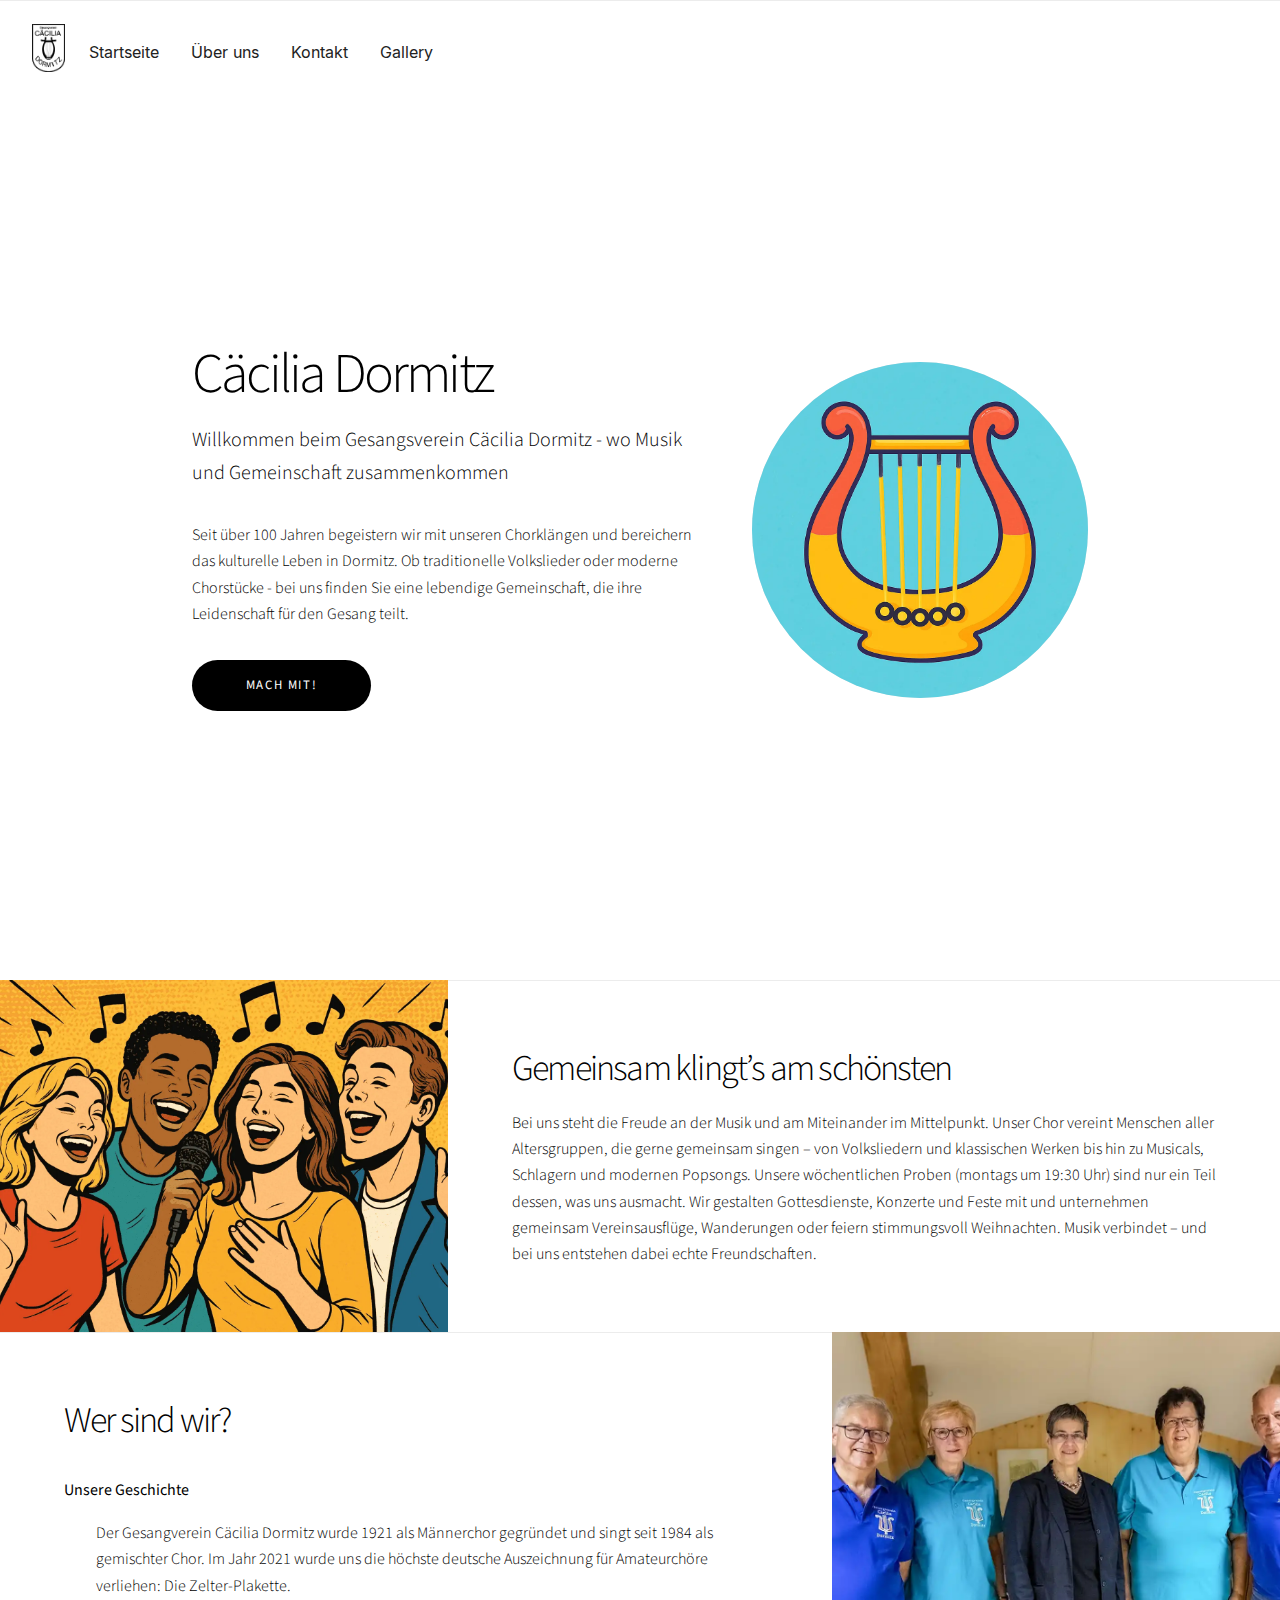
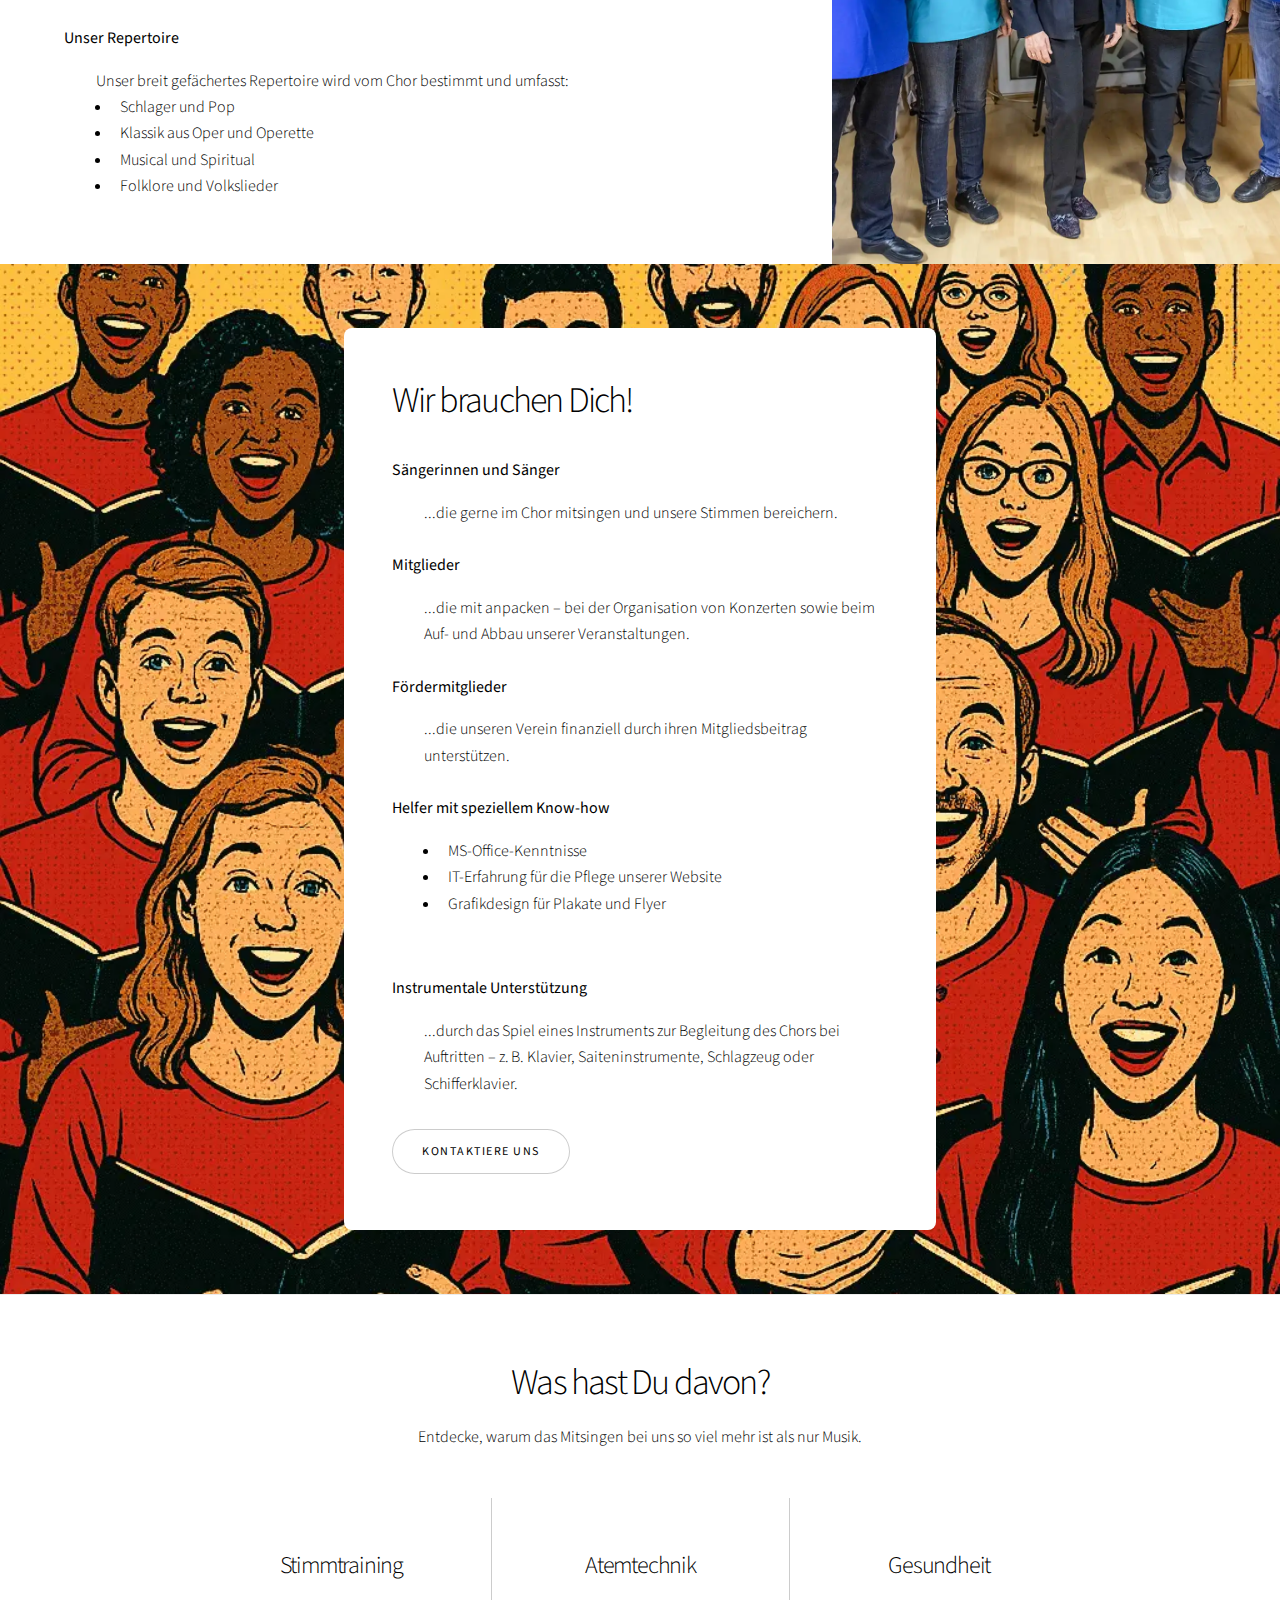
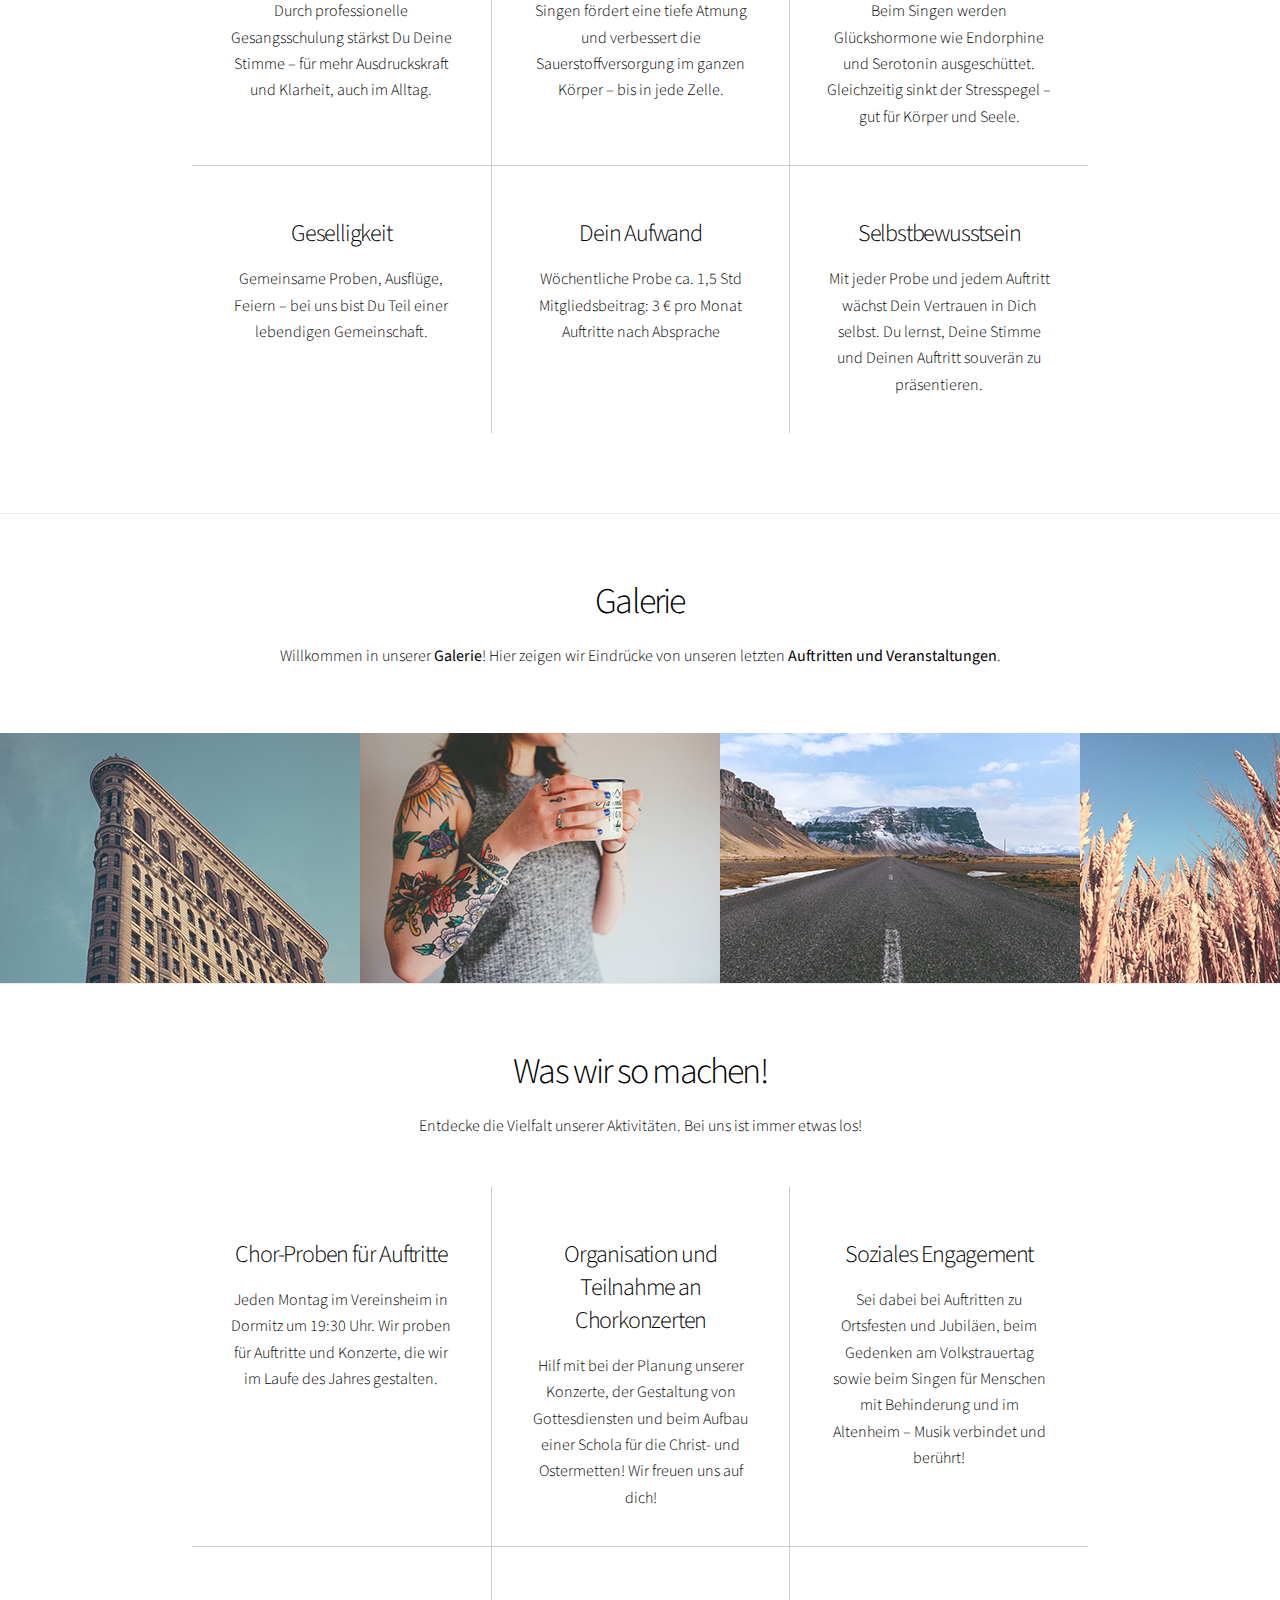
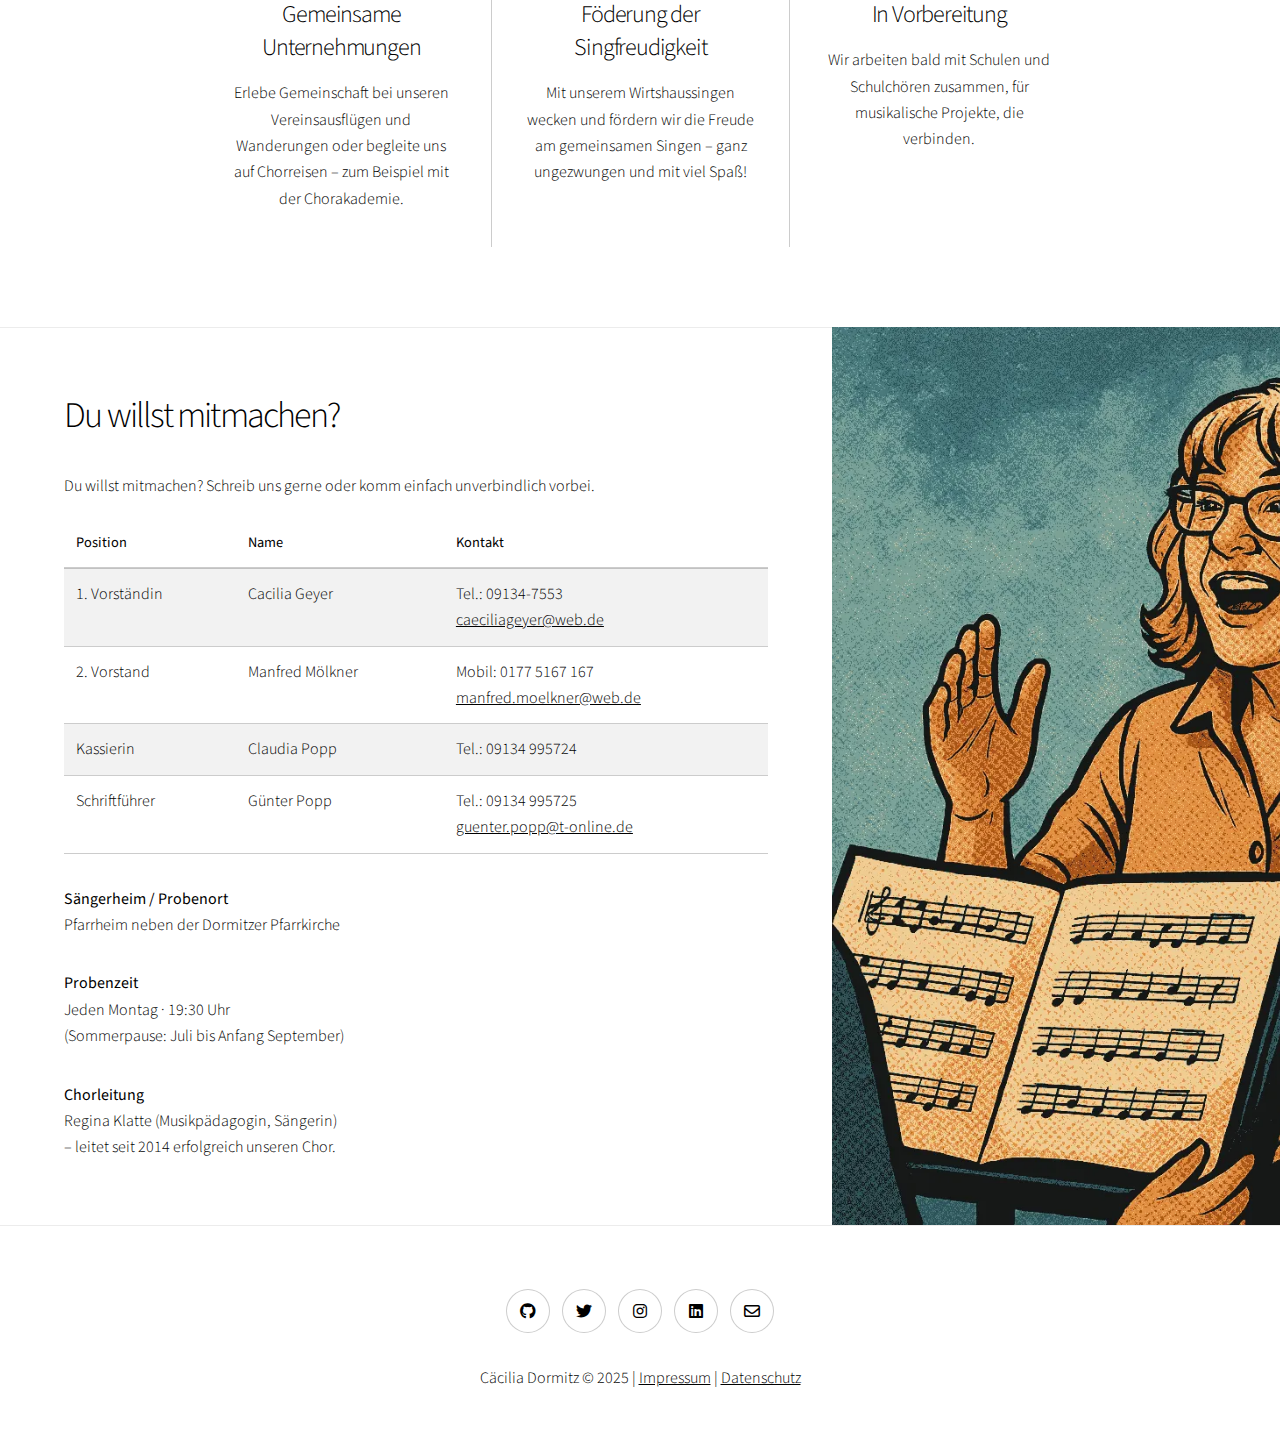
==== commit 636308e5: "deploy: ab4031bcc08790e5011d20ea1eee579ef4f8a96b" ====
--- a/index.html
+++ b/index.html
@@ -1,5 +1,5 @@
-<!doctype html><html><link rel=stylesheet href=./css/custom.css><script type=text/javascript src=./js/custom.js></script><head><meta name=generator content="Hugo 0.145.0"><title>Cäcilia Dormitz</title>
-<meta charset=utf-8><meta name=viewport content="width=device-width,initial-scale=1,user-scalable=no"><meta name=description content><meta name=author content><meta name=msapplication-TileColor content="#da532c"><meta name=theme-color content="#ffffff"><link rel=apple-touch-icon sizes=180x180 href=./apple-touch-icon.png><link rel=icon type=image/png sizes=32x32 href=./favicon-32x32.png><link rel=icon type=image/png sizes=16x16 href=./favicon-16x16.png><link rel=manifest href=./site.webmanifest><link rel=mask-icon href=./safari-pinned-tab.svg color=#5bbad5><link rel=stylesheet href=./css/main.min.css><noscript><link rel=stylesheet href=./css/noscript.min.css></noscript></head><body class=is-preload><div id=wrapper class=divided><link rel=stylesheet href=./css/custom.css><header id=site-header><div class=inner><div class=logo-wrap><a href=./ class=logo><img src=./images/logo.png alt=Logo>
+<!doctype html><html lang=de><link rel=stylesheet href=./css/custom.css><script type=text/javascript src=./js/custom.js></script><head><meta name=generator content="Hugo 0.145.0"><title>Cäcilia Dormitz</title>
+<meta charset=utf-8><meta name=viewport content="width=device-width,initial-scale=1,minimum-scale=1,maximum-scale=5"><meta name=description content><meta name=author content><meta name=msapplication-TileColor content="#da532c"><meta name=theme-color content="#ffffff"><link rel=apple-touch-icon sizes=180x180 href=./apple-touch-icon.png><link rel=icon type=image/png sizes=32x32 href=./favicon-32x32.png><link rel=icon type=image/png sizes=16x16 href=./favicon-16x16.png><link rel=manifest href=./site.webmanifest><link rel=mask-icon href=./safari-pinned-tab.svg color=#5bbad5><link rel=stylesheet href=./css/main.min.css><noscript><link rel=stylesheet href=./css/noscript.min.css></noscript></head><body class=is-preload><div id=wrapper class=divided><link rel=stylesheet href=./css/custom.css><header id=site-header><div class=inner><div class=logo-wrap><a href=./ class=logo><img src=./images/logo.png alt=Logo>
 </a><button id=nav-toggle aria-label="Toggle menu">
 <span class=icon>☰</span></button><nav id=nav><ul><li><a href=#>Startseite</a></li><li><a href=#wer>Über uns</a></li><li><a href=#contact>Kontakt</a></li><li><a href=#gallery>Gallery</a></li></ul></nav></div></header><section class="banner style3 orient-left content-align-left image-position-center fullscreen onload-image-fade-in onload-content-fade-right"><div class=content><h1>Cäcilia Dormitz</h1><p class=major>Willkommen beim Gesangsverein Cäcilia Dormitz - wo Musik und Gemeinschaft zusammenkommen</p><p>Seit über 100 Jahren begeistern wir mit unseren Chorklängen und bereichern das kulturelle Leben in Dormitz. Ob traditionelle Volkslieder oder moderne Chorstücke - bei uns finden Sie eine lebendige Gemeinschaft, die ihre Leidenschaft für den Gesang teilt.</p><ul class="actions stacked"><li><a href=#contact class="button primary large wide smooth-scroll-middle">Mach mit!</a></li></ul></div><div class=image><img src=images/logo_playful.webp alt="Bild von einer Musiknote mit der Schrift Gesangsverein Cäcilia Dormitz"></div></section><section class="spotlight style1 orient-right content-align-left image-position-center onload-content-fade-in"><div class=content><h2>Gemeinsam klingt’s am schönsten</h2><p>Bei uns steht die Freude an der Musik und am Miteinander im Mittelpunkt. Unser Chor vereint Menschen aller Altersgruppen, die gerne gemeinsam singen – von Volksliedern und klassischen Werken bis hin zu Musicals, Schlagern und modernen Popsongs.
 Unsere wöchentlichen Proben (montags um 19:30 Uhr) sind nur ein Teil dessen, was uns ausmacht. Wir gestalten Gottesdienste, Konzerte und Feste mit und unternehmen gemeinsam Vereinsausflüge, Wanderungen oder feiern stimmungsvoll Weihnachten.
